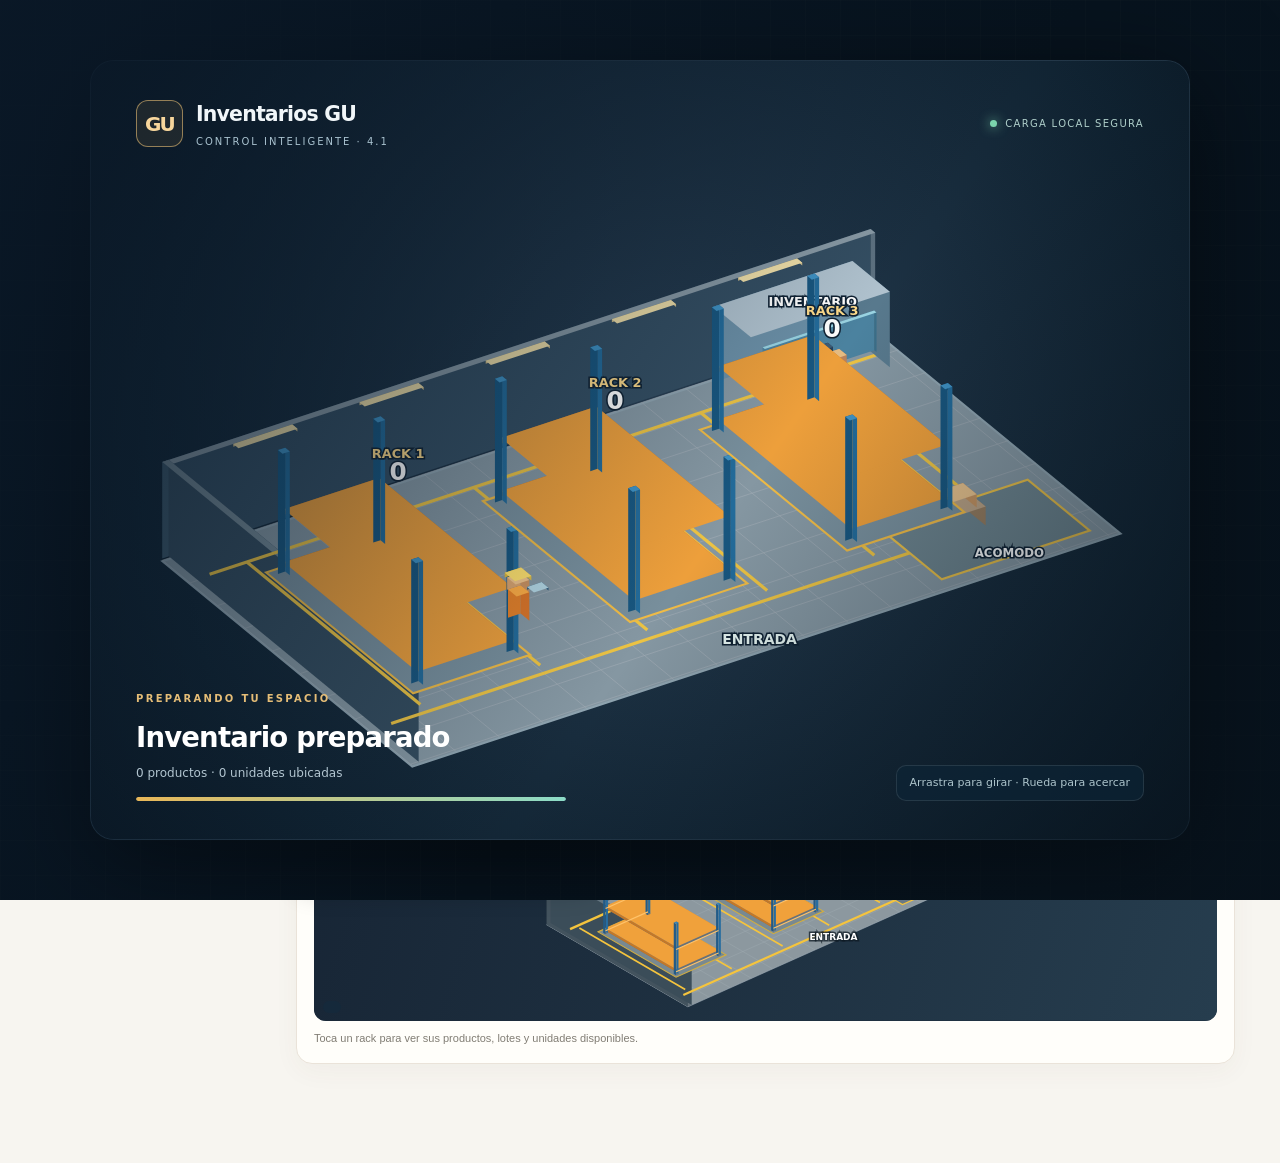
==== public/index.html @ 0264c359 "v5.3  22-11-2026 cambios pocos" ====
<!doctype html>
<html lang="es">
<head>
  <meta charset="utf-8">
  <meta name="viewport" content="width=device-width,initial-scale=1,viewport-fit=cover">
  <meta name="theme-color" content="#e8dbc6">
  <meta name="description" content="Inventarios GU 4.1: gestión local, bodega 3D, analíticas, revisión de saldos y copias de seguridad.">
  <title>Inventarios GU 4.1.0 · Control de inventario</title>
  <link rel="icon" href="icon.svg" type="image/svg+xml">
  <link rel="manifest" href="manifest.webmanifest">
  <link rel="apple-touch-icon" href="icon-192.png">
  <meta name="apple-mobile-web-app-capable" content="yes">
  <meta name="apple-mobile-web-app-status-bar-style" content="default">
  <link rel="stylesheet" href="styles.css">
  <link rel="stylesheet" href="ux.css">
  <link rel="stylesheet" href="gu4.css">
  <link rel="stylesheet" href="gu4-boot.css">
  <script src="gu4-boot.js" defer></script>
  <script src="icons.js" defer></script>
  <script src="motion.js" defer></script>
  <script src="ui.js" defer></script>
  <script src="insights.js" defer></script>
  <script src="db.js" defer></script>
  <script src="calc.js" defer></script>
  <script src="charts.js" defer></script>
  <script src="chart-hover.js" defer></script>
  <script src="metric-visuals.js" defer></script>
  <script src="trace.js" defer></script>
  <script src="warehouse.js" defer></script>
  <script src="gu4-core.js" defer></script>
  <script src="gu4-views.js" defer></script>
  <script src="vendor/html2canvas.min.js" defer></script>
  <script src="app.js" defer></script>
  <script src="install.js" defer></script>
</head>
<body data-palette="almond" data-mode="light">
  <div id="gu-entry" role="status" aria-label="Preparando Inventarios GU, acceso automático">
    <div class="gu-entry-grid" aria-hidden="true"></div>
    <section class="gu-entry-stage" aria-label="Vista previa 3D interactiva de la bodega">
      <canvas id="gu-entry-canvas" tabindex="0" aria-label="Bodega 3D giratoria. Arrastra para rotar, usa la rueda para hacer zoom o flechas del teclado para girar."></canvas>
      <div class="gu-entry-top"><div class="gu-entry-ident"><span class="gu-entry-mark">GU</span><div><strong>Inventarios GU</strong><small>CONTROL INTELIGENTE · 4.1</small></div></div><span class="gu-entry-type">CARGA LOCAL SEGURA</span></div>
      <div class="gu-entry-bottom"><div class="gu-entry-status-wrap"><span class="gu-entry-kicker">PREPARANDO TU ESPACIO</span><h2 data-entry-status>Cargando inventario y módulos</h2><p class="gu-entry-meta" data-entry-meta>Entrada automática al finalizar la carga</p><div class="gu-entry-track"><div class="gu-entry-track-fill" data-entry-progress></div></div></div><span class="gu-entry-hint">Arrastra para girar · Rueda para acercar</span></div>
    </section>
  </div>
  <a class="skip-link" href="#main-content">Saltar al contenido</a>
  <div id="app" class="app">
    <aside class="sidebar" aria-label="Navegación principal">
      <div class="brand"><div class="brand-mark">GU</div><div><strong>Inventarios GU<span class="brand-dot">.</span></strong><small>GESTIÓN DE INVENTARIO</small></div></div>
      <div class="workspace-pill"><span class="status-pulse"></span><span>Espacio privado<br><b>Este dispositivo</b></span></div>
      <nav class="navigation" id="side-nav">
        <button type="button" data-nav="dashboard" class="nav-item active"><span class="nav-icon" data-gu-icon="layout-dashboard"></span><span>Panel general</span></button>
        <button type="button" data-nav="weekly" class="nav-item"><span class="nav-icon" data-gu-icon="calendar-days"></span><span>Registro semanal</span></button>
        <button type="button" data-nav="final" class="nav-item"><span class="nav-icon" data-gu-icon="layers"></span><span>Consolidado</span></button>
        <div class="nav-caption">ADMINISTRACIÓN</div>
        <button type="button" data-nav="products" class="nav-item"><span class="nav-icon" data-gu-icon="package"></span><span>Productos</span></button>
        <button type="button" data-nav="clients" class="nav-item"><span class="nav-icon" data-gu-icon="users"></span><span>Clientes / espacios</span></button>
        <button type="button" data-nav="audit" class="nav-item"><span class="nav-icon" data-gu-icon="history"></span><span>Historial</span></button>
        <div class="nav-caption">HERRAMIENTAS</div>
        <button type="button" data-nav="backup" class="nav-item"><span class="nav-icon" data-gu-icon="database-backup"></span><span>Copias y migración</span></button>
        <button type="button" data-nav="settings" class="nav-item"><span class="nav-icon" data-gu-icon="settings"></span><span>Configuración</span></button>
      </nav>
      <div class="side-bottom"><div class="side-tip"><span>✦</span><b>Control local</b><p>Disponible sin conexión tras instalar.</p></div><div class="side-foot">INVENTARIOS GU / EDICIÓN LOCAL <span id="app-version">v4.1.0</span></div></div>
    </aside>
    <div class="main-shell">
      <header class="topbar">
        <div class="breadcrumbs"><span class="breadcrumb-muted">Mi espacio</span><span class="breadcrumb-slash">/</span><strong id="breadcrumb-title">Panel general</strong></div>
        <div class="top-actions"><button id="global-search" type="button" class="btn btn-small search-global" data-action="global-search" title="Buscar secciones y productos (Ctrl+K)" aria-label="Buscar secciones y productos"><span data-gu-icon="search"></span><span class="search-global-label">Buscar</span><kbd>Ctrl K</kbd></button><span id="network-state" class="network-state" aria-live="polite">Comprobando red</span><button type="button" id="install-open" class="btn btn-small install-trigger" aria-label="Descargar o instalar aplicación">Descargar app</button><span id="save-indicator" class="save-indicator"><span class="save-dot"></span> Guardado local</span><button id="undo-btn" type="button" class="icon-btn" title="Deshacer último cambio" aria-label="Deshacer último cambio">↶</button><button id="quick-theme" type="button" class="icon-btn" title="Cambiar modo día/noche" aria-label="Cambiar modo día/noche">☾</button><button type="button" id="quick-backup" class="btn btn-primary btn-small">↧ <span>Guardar copia</span></button></div>
      </header>
      <main id="main-content" class="main-content" tabindex="-1" aria-live="polite"><section class="loading-view"><div class="spinner"></div><h2>Preparando tu espacio…</h2></section></main>
    </div>
    <nav class="bottom-nav" aria-label="Navegación móvil"><button data-nav="dashboard" class="active"><span data-gu-icon="layout-dashboard"></span><small>Inicio</small></button><button data-nav="weekly"><span data-gu-icon="calendar-days"></span><small>Semanas</small></button><button data-nav="final"><span data-gu-icon="layers"></span><small>Final</small></button><button data-nav="products"><span data-gu-icon="package"></span><small>Productos</small></button><button data-nav="backup"><span data-gu-icon="database-backup"></span><small>Copias</small></button><button data-nav="settings"><span data-gu-icon="settings"></span><small>Más</small></button></nav>
  </div>
  <div id="command-palette" class="command-palette" hidden><section class="command-sheet" role="dialog" aria-modal="true" aria-label="Buscar en Inventarios GU"><div class="command-top"><span data-gu-icon="search"></span><input id="palette-input" type="search" autocomplete="off" placeholder="Buscar pantalla o producto…" aria-label="Buscar pantalla o producto"><button type="button" data-command-close="1" aria-label="Cerrar buscador">Esc</button></div><div id="palette-results" class="command-list" role="listbox" aria-label="Resultados de búsqueda"></div><div class="command-bottom">Ctrl / ⌘ + K · Ir a una sección o editar un producto</div></section></div>
  <div id="modal-root"></div><div id="install-dialog" class="install-dialog" hidden><div class="install-sheet" role="dialog" aria-modal="true" aria-labelledby="install-title"><button id="install-close" class="install-close" aria-label="Cerrar">×</button><span class="eyebrow">INVENTARIOS GU · VERSIÓN 4.1.0</span><h2 id="install-title">Descargar o instalar</h2><p id="install-status">Preparando aplicación…</p><section class="platform-downloads" aria-label="Descargas por dispositivo"><div class="platform-download"><div><b>Versión para PC</b><p>HTML autónomo · Windows / macOS / Linux</p></div><a class="btn btn-primary" href="./descargas/Inventarios_GU_PC.html" download="Inventarios_GU_PC.html">↓ Descargar PC</a></div><div class="platform-download"><div><b>Versión para teléfono</b><p>HTML adaptable · Android / iPhone</p></div><a class="btn btn-primary" href="./descargas/Inventarios_GU_PC.html" download="Inventarios_GU_Movil_iPhone_Android.html">↓ Descargar móvil</a></div></section><h3 class="install-section-heading">O instalar la web como aplicación</h3><div class="install-options"><div><b>PC · Windows / macOS / Linux</b><p>Abre esta web por HTTPS en Chrome o Edge y selecciona Instalar. Se abrirá como una aplicación independiente.</p></div><div><b>Android</b><p>En Chrome, usa Instalar aplicación o el menú ⋮ → Añadir a pantalla de inicio.</p></div><div><b>iPhone / iPad</b><p>En Safari, toca Compartir → Añadir a pantalla de inicio → Añadir.</p></div></div><div class="install-actions"><button id="install-now" class="btn btn-primary" type="button">Instalar en este dispositivo</button><button id="install-cache" class="btn" type="button">Preparar uso sin internet</button><button id="install-storage" class="btn" type="button">Proteger almacenamiento</button></div><p class="install-note">HTTPS para instalar PWA. Datos locales, sin sincronización; usa respaldos JSON para migrar.</p></div></div><div id="toast-area" role="status" aria-live="polite"></div>
  <input id="backup-file" type="file" accept=".json,.almendra,application/json" hidden>
</body>
</html>
---- public/styles.css ----
/* Almendra Inventory · Diseño responsive / skins y modos de luz */
:root{font-family:Inter,"Segoe UI",Arial,sans-serif;font-synthesis:none;-webkit-font-smoothing:antialiased;text-rendering:optimizeLegibility}
*{box-sizing:border-box}html{height:100%;scroll-behavior:smooth}body{margin:0;min-height:100%;background:var(--bg);color:var(--text);font-size:14px;line-height:1.5;transition:background-color .2s,color .2s}
body[data-palette="almond"]{--accent:#78583e;--accent-hover:#60412b;--accent-soft:#eee4d5;--accent-text:#fff7eb;--bg:#f7f5f0;--surface:#fffefa;--surface2:#f2ede5;--sidebar:#f0e9df;--text:#292824;--muted:#817d74;--line:#eae3d9;--good:#597e62;--good-soft:#e8f2e8;--warn:#b97747;--warn-soft:#fff0e1;--danger:#bc5e55;--danger-soft:#f9e8e6;--gold:#bd995d;--shadow:0 8px 26px rgba(92,66,44,.045)}
body[data-palette="redgold"]{--accent:#9b292b;--accent-hover:#782125;--accent-soft:#f8e5db;--accent-text:#fff5df;--bg:#fdf8f2;--surface:#fffdf9;--surface2:#f8ece2;--sidebar:#f7e9db;--text:#342125;--muted:#89726b;--line:#f0e0d2;--good:#668566;--good-soft:#e8f1e4;--warn:#c18932;--warn-soft:#fff2dc;--danger:#b54845;--danger-soft:#fae2df;--gold:#c89b3c;--shadow:0 8px 26px rgba(113,35,31,.055)}
body[data-palette="silver"]{--accent:#576878;--accent-hover:#3f5061;--accent-soft:#dfe7ee;--accent-text:#fff;--bg:#f3f5f7;--surface:#fff;--surface2:#e9edf1;--sidebar:#e8ecf1;--text:#252a30;--muted:#76818c;--line:#e0e5ea;--good:#527a77;--good-soft:#e1f0ee;--warn:#b68851;--warn-soft:#fff3e3;--danger:#b85d63;--danger-soft:#f9e7e8;--gold:#9daab5;--shadow:0 8px 26px rgba(36,52,68,.05)}
body[data-mode="dark"][data-palette="almond"]{--accent:#e2b98c;--accent-hover:#f3cca0;--accent-soft:#3d322a;--accent-text:#24170d;--bg:#181817;--surface:#252421;--surface2:#302d29;--sidebar:#201e1b;--text:#f3ede5;--muted:#b9b0a6;--line:#39352e;--good:#91be94;--good-soft:#263a29;--warn:#deb083;--warn-soft:#423024;--danger:#ec9991;--danger-soft:#442a2a;--gold:#e5bb79;--shadow:0 8px 25px rgba(0,0,0,.15)}
body[data-mode="dark"][data-palette="redgold"]{--accent:#efba6a;--accent-hover:#ffe09a;--accent-soft:#4c2b29;--accent-text:#391d1e;--bg:#1c1517;--surface:#2b2021;--surface2:#382629;--sidebar:#24191c;--text:#fff0e4;--muted:#c4a9a4;--line:#463032;--good:#91bd91;--good-soft:#293729;--warn:#edc072;--warn-soft:#463323;--danger:#ee8c8c;--danger-soft:#4a2a2e;--gold:#e7b85d;--shadow:0 8px 25px rgba(0,0,0,.15)}
body[data-mode="dark"][data-palette="silver"]{--accent:#b8c9db;--accent-hover:#d6e4f0;--accent-soft:#303d4a;--accent-text:#1a252f;--bg:#151a1f;--surface:#222930;--surface2:#2b333d;--sidebar:#1c232a;--text:#edf3f9;--muted:#abb9c8;--line:#35404b;--good:#9bcbc3;--good-soft:#24433d;--warn:#d9b78d;--warn-soft:#46362a;--danger:#eaa0a6;--danger-soft:#472d36;--gold:#b8c9db;--shadow:0 8px 25px rgba(0,0,0,.15)}
button,input,select,textarea{font:inherit}button{cursor:pointer}button:disabled{opacity:.45;cursor:not-allowed}a{color:var(--accent)}h1,h2,h3,p{margin-top:0}h1{font-size:clamp(25px,3.4vw,36px);letter-spacing:-.055em;line-height:1.15}h2{font-size:21px;letter-spacing:-.035em}h3{font-size:16px;letter-spacing:-.03em}small{font-size:12px}.muted{color:var(--muted)}.mono{font-variant-numeric:tabular-nums;white-space:nowrap}.strong{font-weight:700}.truncate{overflow:hidden;text-overflow:ellipsis;white-space:nowrap}.text-good{color:var(--good)!important}.text-danger{color:var(--danger)!important}.text-warn{color:var(--warn)!important}.center{text-align:center}.right{text-align:right}.hide{display:none!important}
.app{display:flex;min-height:100dvh}.sidebar{position:fixed;inset:0 auto 0 0;width:251px;background:var(--sidebar);border-right:1px solid var(--line);padding:29px 17px 18px;display:flex;flex-direction:column;z-index:15;overflow:auto}.brand{display:flex;align-items:center;gap:11px;padding:0 11px 29px}.brand-mark{height:40px;width:40px;display:grid;place-items:center;background:var(--accent);color:var(--accent-text);border-radius:13px;font-weight:800;font-size:25px;font-family:Georgia,serif}.brand strong{display:block;font-size:23px;line-height:1;letter-spacing:-1.5px}.brand-dot{color:var(--gold)}.brand small{font-size:8px;letter-spacing:1.7px;color:var(--muted);font-weight:700}.workspace-pill{padding:12px 15px;background:var(--surface);border:1px solid var(--line);border-radius:12px;margin-bottom:24px;display:flex;align-items:center;gap:9px;font-size:11px;line-height:1.4;color:var(--muted)}.workspace-pill b{color:var(--text);font-size:12px}.status-pulse,.save-dot{display:inline-block;width:8px;height:8px;border-radius:50%;background:var(--good);flex-shrink:0}.nav-item{width:100%;border:0;background:transparent;color:var(--muted);border-radius:10px;display:flex;align-items:center;text-align:left;gap:12px;padding:12px 13px;margin-bottom:3px;font-weight:550;transition:.15s}.nav-item:hover{background:var(--surface2);color:var(--text)}.nav-item.active{background:var(--accent-soft);color:var(--accent);font-weight:750}.nav-icon{display:inline-grid;place-items:center;width:21px;font-size:19px;line-height:1}.nav-caption{font-size:9px;font-weight:850;letter-spacing:1.7px;color:var(--muted);padding:23px 12px 10px}.side-bottom{margin-top:auto;padding-top:28px}.side-tip{border-radius:13px;padding:18px;background:var(--surface);border:1px solid var(--line)}.side-tip span{color:var(--gold);display:block;font-size:21px}.side-tip b{display:block;margin:4px 0;font-size:12px}.side-tip p{font-size:11px;color:var(--muted);margin:0}.side-foot{display:flex;justify-content:space-between;font-size:9px;letter-spacing:1px;color:var(--muted);padding:22px 6px 0;font-weight:700}.main-shell{width:calc(100% - 251px);margin-left:251px;min-width:0}.topbar{height:75px;padding:0 clamp(18px,3vw,47px);background:var(--surface);border-bottom:1px solid var(--line);display:flex;align-items:center;justify-content:space-between;gap:15px;position:sticky;top:0;z-index:11}.breadcrumbs{display:flex;align-items:center;gap:12px;white-space:nowrap;font-size:12px}.breadcrumb-muted,.breadcrumb-slash{color:var(--muted)}.top-actions{display:flex;gap:10px;align-items:center}.save-indicator{font-size:11px;color:var(--muted);display:flex;gap:7px;align-items:center;margin-right:10px;white-space:nowrap}.save-indicator.pending .save-dot{background:var(--gold)}.save-indicator.error .save-dot{background:var(--danger)}.icon-btn{height:35px;min-width:35px;display:grid;place-items:center;border:1px solid var(--line);border-radius:9px;color:var(--text);background:var(--surface);font-size:18px}.icon-btn:hover{background:var(--surface2)}.main-content{padding:clamp(22px,3.6vw,45px);max-width:1660px;margin:auto}.bottom-nav{display:none}
.page-heading{display:flex;justify-content:space-between;align-items:flex-start;gap:18px;margin-bottom:26px}.page-heading h1{margin:4px 0 8px}.page-heading p{color:var(--muted);margin:0;max-width:700px}.eyebrow{text-transform:uppercase;letter-spacing:2px;font-weight:850;font-size:10px;color:var(--accent)}.page-tools{display:flex;gap:9px;flex-wrap:wrap;align-items:center}.btn{appearance:none;border:1px solid var(--line);border-radius:10px;padding:11px 16px;background:var(--surface);color:var(--text);font-weight:700;display:inline-flex;align-items:center;justify-content:center;gap:7px;line-height:1.2;min-height:40px;text-decoration:none;white-space:nowrap}.btn:hover{background:var(--surface2)}.btn-primary{background:var(--accent);border-color:var(--accent);color:var(--accent-text)}.btn-primary:hover{background:var(--accent-hover);border-color:var(--accent-hover)}.btn-danger{color:var(--danger);border-color:var(--danger)}.btn-ghost{background:transparent}.btn-small{font-size:12px;padding:8px 12px;min-height:34px}.btn:focus-visible,.nav-item:focus-visible,input:focus-visible,select:focus-visible,textarea:focus-visible,button:focus-visible{outline:2px solid var(--gold);outline-offset:2px}
.card{background:var(--surface);border:1px solid var(--line);border-radius:16px;box-shadow:var(--shadow)}.card-pad{padding:23px}.card-title{display:flex;align-items:flex-start;justify-content:space-between;gap:12px;margin-bottom:15px}.card-title h3{margin:0}.card-title p{color:var(--muted);font-size:12px;margin:4px 0 0}.badge{display:inline-flex;align-items:center;gap:5px;background:var(--surface2);padding:4px 9px;border-radius:8px;font-weight:800;font-size:10px;white-space:nowrap}.badge.good{background:var(--good-soft);color:var(--good)}.badge.warn{background:var(--warn-soft);color:var(--warn)}.badge.danger{background:var(--danger-soft);color:var(--danger)}.banner{background:var(--accent-soft);border:1px solid var(--line);border-radius:15px;display:flex;align-items:center;justify-content:space-between;gap:15px;padding:17px 20px;margin-bottom:24px}.banner h3{margin:0 0 3px}.banner p{margin:0;font-size:12px;color:var(--muted)}.banner.alert{background:var(--danger-soft)}.banner.good{background:var(--good-soft)}
.stats-grid{display:grid;grid-template-columns:repeat(4,minmax(0,1fr));gap:16px;margin-bottom:20px}.stat-card{padding:22px 22px 19px;position:relative;min-height:142px}.stat-card::before{content:'';position:absolute;width:36px;height:36px;right:21px;top:21px;border-radius:10px;background:var(--accent-soft)}.stat-icon{position:absolute;right:28px;top:25px;color:var(--accent);font-size:17px}.stat-label{font-size:11px;font-weight:700;color:var(--muted);margin-bottom:18px;max-width:75%}.stat-value{font-size:clamp(22px,2.8vw,29px);letter-spacing:-1px;font-weight:800;line-height:1.2;overflow-wrap:anywhere}.stat-foot{font-size:11px;color:var(--muted);margin-top:9px}.dashboard-grid{display:grid;grid-template-columns:minmax(0,1.5fr) minmax(0,1fr);gap:19px;margin-bottom:19px}.chart{display:block;width:100%;height:260px}.chart.tall{height:270px}.inner-card{padding:21px}.dashboard-bottom{display:grid;grid-template-columns:1.5fr 1fr;gap:19px}.activity-item{display:flex;gap:12px;padding:13px 0;border-top:1px solid var(--line)}.activity-item:first-of-type{border-top:0}.activity-icon{background:var(--accent-soft);color:var(--accent);display:grid;place-items:center;flex-shrink:0;width:33px;height:33px;border-radius:10px}.activity-body{flex:1;min-width:0}.activity-body b{font-size:12px}.activity-body p{font-size:11px;color:var(--muted);margin:2px 0 0}.activity-time{font-size:10px;color:var(--muted);white-space:nowrap}
.form-control{background:var(--surface);border:1px solid var(--line);color:var(--text);border-radius:9px;height:40px;padding:0 11px;min-width:0;max-width:100%;outline:none}.form-control:focus{border-color:var(--accent);box-shadow:0 0 0 2px var(--accent-soft)}.form-control:disabled{opacity:.6;background:var(--surface2)}select.form-control{min-width:105px}.search{position:relative;display:inline-flex;align-items:center;min-width:180px}.search::before{content:'⌕';color:var(--muted);position:absolute;left:12px;font-size:19px;pointer-events:none}.search input{padding-left:36px;width:100%}.tool-strip{display:flex;align-items:end;gap:12px;justify-content:space-between;flex-wrap:wrap;margin-bottom:15px}.tool-strip .left,.tool-strip .right{display:flex;gap:9px;align-items:end;flex-wrap:wrap}.field{display:flex;flex-direction:column;gap:6px;min-width:0}.field>label{font-size:11px;color:var(--muted);font-weight:750}.field-help{font-size:11px;color:var(--muted)}.field-wide{flex:1}.field input,.field select{width:100%}.inline-input{display:inline-flex;gap:9px;align-items:center}.section-label{font-size:10px;font-weight:800;letter-spacing:1.7px;text-transform:uppercase;color:var(--muted);margin:23px 0 13px}.section-label:first-child{margin-top:0}.period-head{display:flex;align-items:end;justify-content:space-between;gap:14px;margin-bottom:20px;flex-wrap:wrap}.week-tabs{display:flex;gap:8px;overflow:auto;padding:2px 1px 12px;margin-bottom:14px;scrollbar-width:thin}.week-tab{background:var(--surface);border:1px solid var(--line);color:var(--muted);border-radius:10px;padding:10px 14px;font-size:12px;font-weight:750;white-space:nowrap;flex-shrink:0}.week-tab.active{background:var(--accent);color:var(--accent-text);border-color:var(--accent)}.period-meta{display:flex;align-items:center;flex-wrap:wrap;gap:9px;margin:0 0 17px}.period-meta .field{min-width:155px}.period-meta .field label{font-size:10px}.period-meta input,.period-meta select{height:36px}.summary-inline{display:flex;align-items:center;gap:18px;flex-wrap:wrap;color:var(--muted);font-size:11px}.summary-inline strong{color:var(--text);font-size:14px}
.table-scroll{width:100%;overflow:auto;max-width:100%;border-radius:13px;scrollbar-color:var(--line) transparent}.data-table{border-collapse:separate;border-spacing:0;width:100%;font-size:12px;white-space:nowrap}.data-table th,.data-table td{padding:11px 12px;border-bottom:1px solid var(--line);text-align:left;vertical-align:middle}.data-table th{background:var(--surface2);color:var(--muted);font-weight:800;font-size:10px;letter-spacing:.3px;position:sticky;top:0;z-index:2}.data-table tr:last-child td{border-bottom:0}.data-table tbody tr:hover td{background:var(--surface2)}.data-table .sticky-first{position:sticky;left:0;z-index:3;box-shadow:1px 0 0 var(--line);background:var(--surface)}.data-table thead .sticky-first{z-index:5;background:var(--surface2)}.data-table tbody tr:hover .sticky-first{background:var(--surface2)}.data-table .num{text-align:right;font-variant-numeric:tabular-nums}.data-table .t-em{font-weight:800}.data-table .week-cell{padding:6px 5px;text-align:center}.cell-input{width:82px;max-width:82px;border:1px solid transparent;background:var(--surface2);border-radius:7px;color:var(--text);height:34px;padding:3px 7px;text-align:right;font-size:12px;font-variant-numeric:tabular-nums}.cell-input:focus{border-color:var(--accent);background:var(--surface);outline:0}.cell-input:disabled{background:transparent;opacity:.5}.cell-input.changed{background:var(--accent-soft)}.cell-input.wide{width:98px;max-width:98px}.product-link{border:0;padding:0;background:none;color:var(--text);font-weight:750;max-width:210px;overflow:hidden;text-overflow:ellipsis;text-align:left;vertical-align:middle;white-space:nowrap}.product-link:hover{text-decoration:underline;color:var(--accent)}.table-footer{padding:13px 18px;background:var(--surface2);border-top:1px solid var(--line);display:flex;justify-content:space-between;align-items:center;gap:14px;flex-wrap:wrap;border-radius:0 0 15px 15px;font-size:11px;color:var(--muted)}.table-footer b{color:var(--text)}.pager{display:flex;gap:8px;align-items:center}.pager button{border:1px solid var(--line);background:var(--surface);padding:7px 11px;border-radius:8px;color:var(--text)}.table-hint{display:block;font-size:11px;color:var(--muted);padding:13px 0 2px}.week-table-wrap{border:1px solid var(--line);border-radius:14px;background:var(--surface)}.week-table-wrap .data-table th{top:0}.week-table-wrap .data-table th.sticky-first{min-width:195px}.week-table-wrap .data-table th.slot-col{min-width:84px;max-width:115px;text-align:center}.week-table-wrap .data-table th.last-head{min-width:112px}.week-table-wrap .data-table td.sticky-first{min-width:195px}.week-mobile{display:none}.week-product{padding:16px;margin-bottom:11px}.week-product-head{display:flex;align-items:center;justify-content:space-between;gap:9px;margin-bottom:12px}.week-product-head h3{margin:0;font-size:15px}.week-product-grid{display:grid;grid-template-columns:repeat(2,minmax(0,1fr));gap:10px}.week-product-grid .field{gap:4px}.week-product-grid .form-control{height:38px}.week-product-foot{margin-top:13px;border-top:1px solid var(--line);padding-top:11px;display:flex;justify-content:space-between;gap:12px;align-items:center;font-size:11px;color:var(--muted)}.week-product-foot strong{color:var(--text);font-size:14px}
.final-table .sticky-first{min-width:180px;max-width:230px}.final-table .data-table th{min-width:92px}.final-table .data-table th.sticky-first{min-width:180px}.final-table .data-table td{padding:7px 10px}.final-summary{margin:12px 0;display:flex;gap:9px;flex-wrap:wrap}.mini-kpi{background:var(--surface2);padding:11px 15px;border-radius:9px;color:var(--muted);font-size:11px}.mini-kpi strong{display:block;color:var(--text);font-size:17px}.help-note{border-left:3px solid var(--gold);padding:10px 15px;background:var(--surface2);border-radius:0 8px 8px 0;color:var(--muted);font-size:12px;margin:14px 0}
.list-cards{display:grid;gap:11px}.catalog-row{display:grid;grid-template-columns:minmax(0,1.5fr) 1fr 1fr 1fr auto;align-items:center;gap:15px;padding:16px 18px}.catalog-name{font-weight:800;font-size:13px}.catalog-meta{font-size:11px;color:var(--muted);margin-top:3px}.catalog-value{font-size:12px;color:var(--muted)}.catalog-value b{color:var(--text);display:block;font-size:14px}.catalog-actions{display:flex;gap:6px}.empty-state{text-align:center;padding:55px 20px;max-width:510px;margin:auto}.empty-icon{display:grid;place-items:center;margin:0 auto 17px;width:66px;height:66px;background:var(--accent-soft);color:var(--accent);border-radius:20px;font-size:31px}.empty-state h2{margin-bottom:9px}.empty-state p{color:var(--muted);font-size:13px;margin-bottom:23px}.client-grid{display:grid;grid-template-columns:repeat(auto-fill,minmax(195px,1fr));gap:11px}.client-cell{padding:14px;display:flex;flex-direction:column;gap:6px}.client-cell label{font-size:10px;font-weight:800;color:var(--muted)}.client-cell input{width:100%}.backups-grid{display:grid;grid-template-columns:1fr 1fr;gap:17px;margin-bottom:21px}.backup-action{padding:23px;min-height:190px}.backup-icon{display:grid;place-items:center;width:46px;height:46px;background:var(--accent-soft);color:var(--accent);border-radius:12px;font-size:23px;margin-bottom:13px}.backup-action p{color:var(--muted);font-size:12px;max-width:450px}.backup-item{display:flex;align-items:center;gap:13px;border-top:1px solid var(--line);padding:13px 0}.backup-item:first-of-type{border-top:0}.backup-item-main{flex:1;min-width:0}.backup-item-main b{display:block;font-size:12px}.backup-item-main small{color:var(--muted)}.backup-item-actions{display:flex;gap:7px;flex-shrink:0}.info-list{display:grid;gap:12px}.info-row{display:flex;justify-content:space-between;gap:12px;border-bottom:1px solid var(--line);padding-bottom:12px;color:var(--muted);font-size:12px}.info-row b{color:var(--text);text-align:right}.audit-list{display:grid;gap:10px}.audit-row{display:flex;align-items:flex-start;justify-content:space-between;gap:11px;padding:16px 18px}.audit-row b{display:block;font-size:12px}.audit-row p{font-size:12px;margin:3px 0 0;color:var(--muted);overflow-wrap:anywhere}.audit-row time{font-size:11px;color:var(--muted);white-space:nowrap}.theme-grid{display:grid;grid-template-columns:repeat(3,1fr);gap:12px}.theme-card{background:var(--surface);border:2px solid var(--line);border-radius:13px;padding:9px;text-align:left;color:var(--text)}.theme-card.selected{border-color:var(--accent)}.theme-preview{height:73px;border-radius:7px;position:relative;overflow:hidden;display:flex}.theme-preview span:first-child{width:28%;height:100%}.theme-preview span:nth-child(2){width:72%;height:100%;display:flex;gap:4px;padding:13px}.theme-preview span:nth-child(2)::before,.theme-preview span:nth-child(2)::after{content:'';display:block;align-self:stretch;width:37%;border-radius:4px}.theme-card b{display:block;font-size:12px;margin:9px 4px 2px}.theme-card small{color:var(--muted);display:block;margin:0 4px 2px}.mode-switch{display:flex;gap:9px}.mode-switch button{flex:1}.mode-switch button.active{background:var(--accent-soft);color:var(--accent);border-color:var(--accent)}.settings-grid{display:grid;grid-template-columns:1fr 1fr;gap:18px}.settings-grid .card-pad{min-width:0}.danger-zone{border-color:var(--danger)}
.modal-cover{position:fixed;inset:0;background:rgba(11,9,7,.52);z-index:40;display:grid;place-items:center;padding:20px}.modal{background:var(--surface);color:var(--text);border-radius:18px;border:1px solid var(--line);width:min(100%,590px);max-height:92dvh;overflow:auto;box-shadow:0 30px 100px rgba(0,0,0,.22)}.modal-head{padding:22px 24px 18px;border-bottom:1px solid var(--line);display:flex;justify-content:space-between;gap:15px;align-items:center}.modal-head h2{margin:0}.modal-body{padding:22px 24px}.modal-body p{font-size:12px;color:var(--muted)}.modal-foot{padding:15px 24px 21px;display:flex;justify-content:flex-end;gap:8px;flex-wrap:wrap}.modal-grid{display:grid;grid-template-columns:repeat(2,minmax(0,1fr));gap:14px}.modal-grid .field.full{grid-column:1/-1}.form-control.textarea{height:auto;min-height:75px;resize:vertical;padding:10px 11px}.switch-line{display:flex;align-items:center;gap:10px;cursor:pointer;font-size:12px}.switch-line input{accent-color:var(--accent);width:17px;height:17px}.toast-area{position:fixed;bottom:25px;right:25px;z-index:60}.toast{background:var(--text);color:var(--bg);max-width:365px;padding:13px 18px;margin-top:8px;border-radius:11px;box-shadow:0 13px 34px rgba(0,0,0,.15);font-size:12px}.loading-view{text-align:center;padding:75px 0;color:var(--muted)}.spinner{width:26px;height:26px;border:3px solid var(--line);border-top-color:var(--accent);border-radius:50%;animation:spin .8s linear infinite;margin:0 auto 20px}@keyframes spin{to{transform:rotate(360deg)}}
@media(max-width:1250px){.stats-grid{grid-template-columns:repeat(2,minmax(0,1fr))}.sidebar{width:225px}.main-shell{margin-left:225px;width:calc(100% - 225px)}.card-pad{padding:19px}.dashboard-grid,.dashboard-bottom{grid-template-columns:1fr}.chart{height:240px}}
@media(max-width:900px){.sidebar{width:70px;padding:18px 9px}.sidebar .brand{padding:2px 4px 26px}.sidebar .brand strong,.sidebar .brand small,.sidebar .workspace-pill,.sidebar .nav-caption,.sidebar .side-bottom,.sidebar .nav-item span:not(.nav-icon){display:none}.sidebar .nav-item{justify-content:center;padding:12px}.sidebar .nav-icon{font-size:23px}.main-shell{margin-left:70px;width:calc(100% - 70px)}.main-content{padding:23px}.topbar{padding:0 23px}.backups-grid{grid-template-columns:1fr}}
@media(max-width:700px){body{font-size:13px}.sidebar{display:none}.main-shell{width:100%;margin-left:0}.topbar{height:60px;padding:0 16px}.breadcrumb-muted,.breadcrumb-slash{display:none}.breadcrumbs{font-size:14px}.top-actions{gap:7px}.top-actions .save-indicator{display:none}.top-actions .btn-small span{display:none}.top-actions .btn-small{width:36px;padding:8px}.icon-btn{width:35px;height:35px;min-width:35px}.main-content{padding:22px 14px 101px}.bottom-nav{position:fixed;display:grid;grid-template-columns:repeat(6,1fr);left:0;right:0;bottom:0;background:var(--surface);border-top:1px solid var(--line);padding:8px 3px calc(5px + env(safe-area-inset-bottom));z-index:15;box-shadow:0 -3px 18px rgba(0,0,0,.04)}.bottom-nav button{border:0;background:none;color:var(--muted);font-size:12px;font-weight:700;display:flex;align-items:center;flex-direction:column;gap:2px;padding:6px 1px;border-radius:8px;min-width:0}.bottom-nav button span{font-size:23px;line-height:1}.bottom-nav button small{font-size:9px;white-space:nowrap}.bottom-nav button.active{color:var(--accent);background:var(--accent-soft)}.page-heading{margin-bottom:19px;display:block}.page-heading h1{margin:4px 0 8px}.page-heading p{font-size:12px}.page-tools{margin-top:15px}.page-tools .btn{flex:1}.stats-grid{grid-template-columns:repeat(2,minmax(0,1fr));gap:10px;margin-bottom:12px}.stat-card{padding:15px;min-height:132px}.stat-card::before{width:25px;height:25px;right:12px;top:11px}.stat-icon{top:12px;right:17px;font-size:13px}.stat-label{font-size:10px;max-width:85%;margin-bottom:19px}.stat-value{font-size:21px}.stat-foot{font-size:10px}.dashboard-grid,.dashboard-bottom{gap:12px;margin-bottom:12px}.card-pad{padding:16px}.chart{height:220px}.banner{padding:14px;align-items:flex-start;flex-direction:column}.banner .btn{width:100%}.tool-strip{align-items:stretch}.tool-strip .left,.tool-strip .right{width:100%}.tool-strip .search{flex:1;min-width:145px}.tool-strip select{flex:1;min-width:125px}.period-meta{display:grid;grid-template-columns:repeat(2,minmax(0,1fr));gap:10px}.period-meta .field{min-width:0}.period-meta .period-lock{grid-column:1/-1}.week-desktop{display:none}.week-mobile{display:block}.week-product-grid{gap:8px}.week-product{padding:14px}.week-tabs{margin:0 -2px 12px}.catalog-row{grid-template-columns:minmax(0,1fr) auto;gap:8px}.catalog-row .catalog-value{display:none}.catalog-actions{grid-row:1/3;grid-column:2;align-items:center}.settings-grid{grid-template-columns:1fr}.theme-grid{gap:7px}.theme-card{padding:6px}.theme-preview{height:55px}.theme-card b{font-size:11px}.theme-card small{font-size:9px}.modal-cover{padding:10px;align-items:center}.modal{max-height:90dvh}.modal-head,.modal-body,.modal-foot{padding-left:17px;padding-right:17px}.modal-grid{gap:10px}.backups-grid{gap:12px}.backup-action{min-height:unset}.table-scroll .data-table{min-width:850px}.final-table .data-table{min-width:1450px}.audit-row{display:block}.audit-row time{display:block;margin-top:10px}.toast-area{right:12px;bottom:85px;left:12px}.toast{max-width:none}}
@media(max-width:380px){.main-content{padding-left:11px;padding-right:11px}.stat-card{padding:12px}.stat-value{font-size:18px}.card-pad{padding:13px}.bottom-nav button small{font-size:8px}.modal-grid{grid-template-columns:1fr}.modal-grid .field.full{grid-column:1}}
@media(prefers-reduced-motion:reduce){*,*::before,*::after{scroll-behavior:auto!important;transition:none!important;animation:none!important}}
/* Vista legible del consolidado en móviles, con todos los parámetros editables. */
.final-mobile{display:none}.mini-summary-grid{display:grid;grid-template-columns:repeat(2,minmax(0,1fr));gap:9px;margin:12px 0 15px}.mini-summary-grid>div{border-radius:9px;background:var(--surface2);padding:11px;min-width:0}.mini-summary-grid small{color:var(--muted);display:block;font-size:10px}.mini-summary-grid b{display:block;font-size:15px;font-weight:800;margin-top:3px;overflow-wrap:anywhere}
@media(max-width:700px){.final-desktop{display:none}.final-mobile{display:grid;gap:12px}.final-mobile .week-product-head{margin-bottom:0}.final-mobile .field{margin:0}.final-mobile .form-control{height:38px}.final-mobile .product-link{max-width:185px}.final-summary{display:grid;grid-template-columns:repeat(2,minmax(0,1fr))}.mini-kpi{padding:10px}.mini-kpi strong{font-size:16px}}

/* Bodega compacta e interactiva */
.warehouse-card{padding:17px;margin:0 0 16px;overflow:hidden}.warehouse-heading{display:flex;justify-content:space-between;align-items:center;gap:12px;margin-bottom:12px}.warehouse-heading h2{font-size:18px;margin:3px 0 0}.warehouse-total{text-align:right;display:flex;flex-direction:column}.warehouse-total strong{font-size:23px;line-height:1.1}.warehouse-total span{font-size:10px;color:var(--muted)}.warehouse-viewport{height:310px;position:relative;border-radius:12px;overflow:hidden;background:#1c2c3b}.warehouse-viewport canvas{display:block;width:100%;height:100%;cursor:grab;touch-action:pan-y}.warehouse-viewport canvas:active{cursor:grabbing}.warehouse-overlay{position:absolute;left:10px;right:10px;top:10px;display:flex;justify-content:space-between;align-items:flex-start;gap:8px;pointer-events:none}.warehouse-live{background:#122535dc;color:#e3f4f4;border:1px solid #6b879577;border-radius:7px;font-size:9px;font-weight:750;padding:8px;letter-spacing:.06em}.warehouse-live i{display:inline-block;width:7px;height:7px;background:#68d7a4;border-radius:50%;margin-right:4px}.warehouse-controls{display:flex;gap:3px;pointer-events:auto}.warehouse-controls button{border:1px solid #a1b2c344;background:#152a3de8;color:#fff;border-radius:7px;min-width:29px;height:30px;cursor:pointer;font-size:16px}.warehouse-controls button:hover{background:#315c77}.warehouse-hint{position:absolute;bottom:8px;left:9px;font-size:10px;color:#e5eef3;background:#152a3dcc;padding:6px 9px;border-radius:6px;pointer-events:none}.warehouse-mini-racks{display:grid;grid-template-columns:repeat(3,minmax(0,1fr));gap:8px;margin-top:10px}.warehouse-mini-rack{display:flex;gap:6px;align-items:center;text-align:left;background:var(--surface2);border:1px solid var(--border);border-radius:9px;padding:9px;cursor:pointer;color:inherit;font-size:11px;min-width:0}.warehouse-mini-rack strong{margin-left:auto;font-size:15px}.warehouse-mini-rack.active{outline:2px solid var(--accent)}.warehouse-mini-dot{width:8px;height:8px;flex-shrink:0;border-radius:2px;background:#e7a046}.warehouse-detail{margin-top:9px;color:var(--muted);font-size:11px;line-height:1.5;display:flex;gap:8px;flex-wrap:wrap}.warehouse-detail strong{color:var(--text)}@media(min-width:1100px){.warehouse-card{max-width:760px}.warehouse-viewport{height:330px}}@media(max-width:600px){.warehouse-card{padding:12px}.warehouse-viewport{height:255px}.warehouse-hint{font-size:9px}.warehouse-live{font-size:8px;padding:6px}.warehouse-controls button{min-width:25px;height:27px}.warehouse-mini-rack{padding:7px;font-size:10px}.warehouse-mini-rack strong{font-size:13px}}

/* Panel de analíticas v1.1: conserva las secciones y distribuye mejor los espacios. */
.dashboard-visual-row{display:grid;grid-template-columns:minmax(0,1.25fr) minmax(0,1fr);gap:16px;margin:0 0 19px;align-items:stretch}
.dashboard-visual-row>*{min-width:0;margin:0!important}
.dashboard-visual-row .warehouse-card{max-width:none!important;display:flex;flex-direction:column}
.dashboard-visual-row .warehouse-viewport{height:clamp(235px,23vw,315px)}
.dashboard-visual-row .forecast-card{padding:20px;display:flex;flex-direction:column;gap:15px}
.forecast-grid{display:grid;grid-template-columns:repeat(2,minmax(0,1fr));gap:11px;flex:1}
.forecast-item{background:var(--surface2);border:1px solid var(--line);border-radius:12px;padding:15px 12px;display:flex;flex-direction:column;justify-content:center;min-width:0}
.forecast-item span{font-size:12px;color:var(--muted);font-weight:700}
.forecast-item strong{font-size:clamp(19px,2.1vw,27px);letter-spacing:-.6px;overflow-wrap:anywhere;margin:6px 0}
.forecast-item small{font-size:10px;color:var(--muted)}
.forecast-note{font-size:11px;line-height:1.6;color:var(--muted);margin:0}
.stats-grid{grid-template-columns:repeat(3,minmax(0,1fr))}
.dashboard-visual-row .warehouse-mini-racks{gap:6px}
@media(max-width:1150px){.dashboard-visual-row{grid-template-columns:1fr}.dashboard-visual-row .warehouse-viewport{height:290px}.dashboard-visual-row .forecast-card{gap:12px}.stats-grid{grid-template-columns:repeat(2,minmax(0,1fr))}}
@media(max-width:700px){.dashboard-visual-row{gap:12px;margin-bottom:12px}.dashboard-visual-row .warehouse-viewport{height:clamp(215px,62vw,280px)}.dashboard-visual-row .warehouse-heading h2{font-size:16px}.dashboard-visual-row .warehouse-total strong{font-size:20px}.dashboard-visual-row .warehouse-mini-rack{padding:8px 5px;gap:4px;flex-wrap:wrap;justify-content:center}.dashboard-visual-row .warehouse-mini-rack strong{width:100%;text-align:center}.dashboard-visual-row .warehouse-hint{max-width:65%;line-height:1.3}.dashboard-visual-row .forecast-card{padding:15px}.forecast-item{padding:12px 10px;min-height:94px}.forecast-item strong{font-size:22px}.stats-grid{gap:9px}.stat-card{min-height:116px;padding:13px}.stat-label{margin-bottom:12px}.stat-value{font-size:clamp(17px,5vw,23px)}.stat-foot{line-height:1.4}}
@media(max-width:380px){.dashboard-visual-row .warehouse-live{font-size:0}.dashboard-visual-row .warehouse-live i{margin-right:0}.dashboard-visual-row .warehouse-controls{gap:2px}.dashboard-visual-row .warehouse-controls button{min-width:27px}.forecast-grid{gap:7px}.forecast-item strong{font-size:19px}}
@media(prefers-reduced-motion:reduce){.warehouse-viewport canvas{scroll-behavior:auto}}

/* v2 · Instalación, accesibilidad y rendimiento responsive */
.network-state{font-size:11px;font-weight:750;white-space:nowrap;color:#267753;background:#e6f6ee;padding:7px 10px;border-radius:999px}.network-state.offline{color:#9a531d;background:#fff0dc}.install-trigger{white-space:nowrap}.install-dialog[hidden]{display:none!important}.install-dialog{position:fixed;inset:0;z-index:110;background:#101820a6;display:grid;place-items:center;padding:15px}.install-sheet{width:min(640px,100%);max-height:90dvh;overflow:auto;background:var(--surface);color:var(--text);border:1px solid var(--line);border-radius:19px;padding:clamp(17px,3vw,28px);box-shadow:0 20px 80px #0005;position:relative}.install-sheet h2{font-size:clamp(20px,3vw,26px);margin:9px 30px 10px 0}.install-sheet>p{color:var(--muted);line-height:1.6}.install-close{position:absolute;top:13px;right:13px;border:1px solid var(--line);background:var(--surface2);color:var(--text);font-size:23px;border-radius:9px;width:36px;height:36px;cursor:pointer}.install-options{display:grid;gap:9px;margin:16px 0}.install-options>div{background:var(--surface2);border:1px solid var(--line);border-radius:12px;padding:12px 15px}.install-options p{font-size:12px;color:var(--muted);margin:4px 0 0}.install-actions{display:flex;gap:8px;flex-wrap:wrap}.install-note{font-size:11px}.install-sheet button:focus-visible,.warehouse-controls button:focus-visible,.warehouse-mini-rack:focus-visible{outline:3px solid var(--accent);outline-offset:2px}
@media(min-width:1100px){.dashboard-visual-row{grid-template-columns:minmax(0,1.1fr) minmax(0,1fr)}.dashboard-visual-row .warehouse-viewport{height:clamp(235px,22vw,310px)}}
@media(max-width:700px){.network-state{font-size:0;width:10px;height:10px;padding:0;border-radius:50%;background:#27966c}.network-state.offline{background:#d18428}.install-trigger{font-size:11px;padding:8px!important}.dashboard-visual-row .warehouse-viewport{height:clamp(205px,62vw,270px)}.install-actions{display:grid;grid-template-columns:1fr}.install-actions button{width:100%}}
@media(max-width:360px){.top-actions{gap:4px}.install-trigger{font-size:10px;padding:7px!important}.dashboard-visual-row .warehouse-hint{display:none}}

/* Opciones de descarga, compatibles con panel y teléfono */
.platform-downloads{display:grid;grid-template-columns:repeat(2,minmax(0,1fr));gap:12px;margin:16px 0}
.platform-download{min-width:0;display:flex;flex-direction:column;justify-content:space-between;gap:12px;padding:16px;border:1px solid var(--border,#dce5dd);border-radius:14px;background:var(--surface,#fff)}
.platform-download p{font-size:13px;line-height:1.5;margin:7px 0 0;color:var(--text-muted,#64736a)}
.platform-download .btn{width:100%;text-align:center;justify-content:center;text-decoration:none;white-space:normal}
.install-section-heading{font-size:14px;margin:18px 0 10px}
@media(max-width:620px){.platform-downloads{grid-template-columns:1fr}.platform-download{padding:13px;gap:10px}.install-sheet{max-height:90dvh;overflow-y:auto}}

/* Inventarios GU 2.2: métricas configurables y tabla bidireccional */
.metric-panel{position:relative;min-width:0;max-width:100%}.metric-panel>.metric-content{min-width:0;height:100%}.metric-panel>.metric-content>.card,.metric-panel>.metric-content>.stat-card{height:100%}.metric-toggle{position:absolute;right:10px;top:9px;z-index:8;border:1px solid var(--line);background:var(--surface);color:var(--muted);border-radius:8px;padding:5px 8px;font-size:10px;font-weight:750;cursor:pointer;box-shadow:0 2px 8px #0000000b}.metric-toggle:hover,.metric-toggle:focus-visible{color:var(--accent);border-color:var(--accent);outline-offset:2px}.metric-collapsed{min-height:49px!important;height:49px!important;border:1px dashed var(--line);border-radius:13px;background:var(--surface2);}.metric-collapsed>.metric-content{display:none}.metric-collapsed>.metric-toggle{left:10px;right:auto;top:10px}.stats-grid>.metric-panel{min-width:0}.stats-grid>.metric-panel>.metric-content>.stat-card{min-height:100%}.dashboard-visual-row>.metric-panel,.dashboard-grid>.metric-panel,.dashboard-bottom>.metric-panel{min-width:0}.week-scroll-2d{overflow:auto!important;overscroll-behavior:contain;max-height:min(68vh,650px);scrollbar-width:thin}.week-scroll-2d .data-table th{position:sticky;top:0;z-index:5}.week-scroll-2d .data-table th.sticky-first{z-index:7}.week-scroll-2d .data-table td.sticky-first{z-index:4}.brand-mark{font-size:14px!important;letter-spacing:-.6px!important}.brand strong{font-size:16px!important;letter-spacing:-.5px}.stat-icon{opacity:.82}.card,.stat-card{transition:border-color .2s,box-shadow .2s}.card:hover{box-shadow:0 7px 25px #0000000a}@media(max-width:700px){.metric-toggle{top:6px;right:6px;padding:4px 6px;font-size:9px}.metric-collapsed{height:45px!important;min-height:45px!important}.week-scroll-2d{max-height:62vh}}

/* v2.3: controles compactos y alertas sin modificar métricas previas */
.dashboard-tools{display:flex;align-items:center;justify-content:space-between;gap:12px;flex-wrap:wrap;padding:13px 16px;margin:0 0 15px;border:1px solid var(--line);border-radius:14px;background:var(--surface)}
.dashboard-tools>div:first-child{display:flex;flex-direction:column;gap:3px}.dashboard-tools strong{font-size:13px}.dashboard-tools span{font-size:11px;color:var(--muted)}
.dashboard-tools-actions{display:flex;flex-wrap:wrap;gap:7px}.dashboard-tools-actions .btn{white-space:normal;min-height:35px}
.stock-alert-summary{display:flex;align-items:center;gap:12px;padding:13px 16px;margin:0 0 15px;border:1px solid var(--line);border-radius:14px;background:var(--surface2)}
.stock-alert-summary>div{flex:1;min-width:0}.stock-alert-summary strong{font-size:12px}.stock-alert-summary p{margin:4px 0 0;color:var(--muted);font-size:11px;line-height:1.5}.stock-alert-dot{flex:0 0 9px;width:9px;height:9px;border-radius:50%;background:#d98d3c}
@media(max-width:700px){.dashboard-tools{align-items:stretch}.dashboard-tools-actions{display:grid;grid-template-columns:repeat(2,minmax(0,1fr));width:100%}.dashboard-tools-actions .btn{font-size:11px}.stock-alert-summary{align-items:flex-start;flex-wrap:wrap}.stock-alert-summary .btn{margin-left:auto}}

/* ==== Inventarios GU 3.0: refinamiento visual y accesibilidad ==== */
:root{--gu-radius:15px;--gu-focus:2px solid var(--accent)}
button,input,select,textarea{font:inherit}
button{touch-action:manipulation}
button:focus-visible,a:focus-visible,input:focus-visible,select:focus-visible,textarea:focus-visible{outline:var(--gu-focus);outline-offset:3px}
.skip-link{position:fixed;top:-80px;left:12px;z-index:200;padding:12px 18px;background:var(--accent);color:var(--accent-text);border-radius:10px}
.skip-link:focus{top:10px}
.gu-icon{width:19px;height:19px;display:inline-block;vertical-align:middle;flex-shrink:0}
.nav-icon .gu-icon{width:18px;height:18px}.bottom-nav .gu-icon{width:19px;height:19px}
.stat-icon .gu-icon{width:20px;height:20px}
.brand-mark{border-radius:13px!important;background:linear-gradient(145deg,var(--accent),var(--accent-hover))!important;box-shadow:0 6px 18px rgba(20,20,20,.09);border:1px solid #ffffff22}
.brand-dot{color:var(--good)}
.search-global{display:inline-flex;align-items:center;gap:7px;min-height:36px;background:var(--surface2);color:var(--text);border:1px solid var(--line)}
.search-global .gu-icon{width:16px;height:16px}
.search-global kbd{font:600 10px ui-monospace,monospace;color:var(--muted);border:1px solid var(--line);background:var(--surface);padding:2px 6px;border-radius:5px}
.stats-grid>.metric-panel>.metric-content>.card{border-radius:var(--gu-radius)}
.stat-card{border-color:var(--line);overflow:hidden}
.stat-card::after{content:'';position:absolute;inset:auto 0 0 0;height:3px;background:linear-gradient(90deg,var(--accent),transparent);opacity:.45}
.stat-label{letter-spacing:.015em}.card-title h3{letter-spacing:-.01em}
.metric-toggle{font-size:11px;min-height:27px}.metric-toggle:hover{box-shadow:0 2px 10px #00000010}
.dashboard-v3-row{display:grid;grid-template-columns:minmax(0,1.38fr) minmax(0,.92fr);gap:16px;margin:0 0 19px;align-items:stretch}
.dashboard-v3-row>.metric-panel{min-width:0}.dashboard-v3-row .metric-content>.card{height:100%}
.control-center,.trend-card{min-width:0;display:flex;flex-direction:column;gap:13px;padding:19px}
.control-center .card-title,.trend-card .card-title{padding-right:55px}.gu-control-head{align-items:flex-start}.gu-control-head .btn{margin-top:24px}
.health-strip{display:grid;grid-template-columns:1fr 1fr .78fr;gap:10px}
.health-strip>div{background:var(--surface2);border:1px solid var(--line);border-radius:12px;padding:12px;min-width:0}
.health-strip span{font-size:11px;color:var(--muted);display:block;line-height:1.4}.health-strip strong{font-size:clamp(17px,2vw,23px);display:block;margin:5px 0 6px;font-weight:800}
.health-strip small{font-size:10px;color:var(--muted)}
.health-meter{height:5px;background:var(--line);border-radius:99px;overflow:hidden}.health-meter i{display:block;background:var(--accent);height:100%;border-radius:99px;max-width:100%}
.review-filters{display:flex;flex-wrap:wrap;gap:6px}.review-filters button{display:flex;align-items:center;gap:5px;font-size:11px;min-height:30px;padding:5px 9px;color:var(--muted);border:1px solid var(--line);background:var(--surface);border-radius:999px;cursor:pointer}.review-filters button.active{background:var(--accent-soft);border-color:var(--accent);color:var(--accent)}.review-filters b{font-size:10px;padding:2px 6px;background:var(--surface2);color:var(--text);border-radius:99px}
.review-list{display:grid;gap:0;border:1px solid var(--line);border-radius:12px;overflow:hidden;max-height:305px;overflow-y:auto}
.review-row{display:grid;grid-template-columns:minmax(104px,.8fr) minmax(80px,1.5fr) auto;align-items:center;gap:9px;padding:9px 11px;border-bottom:1px solid var(--line)}
.review-row:last-child{border-bottom:0}.review-state{display:inline-flex;justify-self:start;font-size:9px;font-weight:750;text-transform:uppercase;letter-spacing:.02em;color:var(--accent);background:var(--accent-soft);padding:5px 6px;border-radius:6px}.review-state.risk{background:var(--danger-soft);color:var(--danger)}.review-state.caution{background:var(--warn-soft);color:var(--warn)}
.review-row-info{display:flex;flex-direction:column;min-width:0;gap:2px}.review-row-info b{font-size:11px;overflow-wrap:anywhere}.review-row-info small{font-size:10px;color:var(--muted)}.review-row .btn{padding:5px 9px;font-size:10px;min-height:30px}
.review-empty{padding:18px;font-size:12px;color:var(--muted);text-align:center;background:var(--surface2);border-radius:9px}
.review-foot{font-size:10px;color:var(--muted);margin:0;line-height:1.5}
.trend-pair{display:grid;grid-template-columns:1fr 1fr;gap:9px}.trend-pair>div{background:var(--surface2);border:1px solid var(--line);border-radius:13px;padding:15px;min-width:0}
.trend-pair span{font-size:11px;color:var(--muted);display:block;white-space:nowrap;text-overflow:ellipsis;overflow:hidden}.trend-pair strong{display:block;font-size:clamp(23px,3vw,32px);font-weight:800;letter-spacing:-1px;margin-top:8px}
.trend-change{border-bottom:1px solid var(--line);padding-bottom:12px;display:flex;flex-direction:column;gap:4px}.trend-change span{font-size:19px;font-weight:800}.trend-change small{font-size:11px;color:var(--muted)}
.trend-info{display:grid;grid-template-columns:1fr 1fr;gap:10px;margin-top:auto}.trend-info>div{display:flex;gap:6px;align-items:center;flex-wrap:wrap;min-width:0}.trend-info b{font-size:16px}.trend-info small{width:100%;color:var(--muted);font-size:11px}
.trend-dot{display:block;width:8px;height:8px;background:var(--accent);border-radius:50%}.trend-dot.success{background:var(--good)}.trend-open{align-self:start}
/* Atajos, búsqueda y accesibilidad de teclado */
.command-palette[hidden]{display:none!important}.command-palette{position:fixed;inset:0;z-index:180;background:rgba(9,17,23,.65);display:flex;align-items:flex-start;justify-content:center;padding:clamp(42px,9vh,100px) 16px 16px;backdrop-filter:blur(3px)}
.command-sheet{background:var(--surface);color:var(--text);border:1px solid var(--line);border-radius:17px;width:min(580px,100%);max-height:min(78vh,650px);display:flex;flex-direction:column;box-shadow:0 20px 85px #0005;overflow:hidden}
.command-top{display:flex;gap:10px;align-items:center;padding:14px 17px;border-bottom:1px solid var(--line)}
.command-top .gu-icon{color:var(--accent)}.command-top input{flex:1;min-width:0;border:0;background:transparent;color:var(--text);outline:none;font-size:15px}.command-top input:focus{outline:0}.command-top button{padding:6px 9px;background:var(--surface2);color:var(--muted);border:1px solid var(--line);border-radius:7px;cursor:pointer;font-size:11px}
.command-list{padding:9px;overflow:auto;min-height:85px}.command-result{display:grid;grid-template-columns:72px minmax(0,1fr) 25px;gap:8px;align-items:center;text-align:left;width:100%;border:0;border-radius:9px;background:transparent;color:var(--text);padding:10px 12px;cursor:pointer;font-size:13px}
.command-result:hover,.command-result:focus-visible{background:var(--accent-soft);outline:0}.command-kind{font-size:9px;color:var(--accent);font-weight:850;letter-spacing:.05em}.command-result small{display:block;color:var(--muted)}.command-arrow{text-align:right;color:var(--muted)}.command-empty{padding:22px;text-align:center;color:var(--muted);font-size:12px}.command-bottom{padding:11px 17px;background:var(--surface2);border-top:1px solid var(--line);font-size:11px;color:var(--muted)}
/* Touch/mobile layout */
@media(max-width:1180px){.dashboard-v3-row{grid-template-columns:1fr}}
@media(max-width:830px){.search-global kbd{display:none}.search-global-label{display:none}.search-global{min-width:36px;justify-content:center}}
@media(max-width:700px){.dashboard-v3-row{gap:12px;margin-bottom:12px}.control-center,.trend-card{padding:14px;gap:11px}.health-strip{grid-template-columns:repeat(2,minmax(0,1fr));gap:7px}.health-strip>div:nth-child(3){grid-column:1 / -1;display:flex;align-items:center;gap:10px}.health-strip>div:nth-child(3) strong{margin:0}.health-strip>div:nth-child(3) small{margin-left:auto}.review-row{grid-template-columns:minmax(0,1fr) auto;gap:5px}.review-row .review-state{grid-column:1 / -1}.review-row .btn{grid-column:2;grid-row:2}.review-row-info{grid-column:1;grid-row:2}.gu-control-head{display:block}.gu-control-head .btn{margin:9px 0 0}.search-global{padding:7px!important}.command-palette{padding:30px 9px}.command-sheet{max-height:83dvh}.trend-pair strong{font-size:25px}}
@media(max-width:980px){.top-actions .save-indicator{display:none}.search-global kbd{display:none}.search-global-label{display:none}}
@media(max-width:700px){.top-actions .search-global [data-gu-icon]{display:inline-flex!important;align-items:center;justify-content:center}}
@media(max-width:390px){.top-actions{gap:3px!important}.search-global{min-width:31px}.search-global .gu-icon{width:14px;height:14px}.review-filters button{font-size:10px;padding:5px 7px}.health-strip span{font-size:10px}}
@media(prefers-reduced-motion:reduce){*,*:before,*:after{scroll-behavior:auto!important;animation-duration:.01ms!important;transition-duration:.01ms!important}}
---- public/ux.css ----
/* GU 3.1 · jerarquía visual, densidad y ayuda accesible. */
.gu-info{display:inline-flex;align-items:center;justify-content:center;vertical-align:middle;flex:none;width:20px;height:20px;min-width:20px;margin:0 0 0 7px;border:1px solid var(--line);border-radius:50%;background:var(--surface2);color:var(--muted);font-family:Georgia,serif;font-size:12px;font-style:italic;font-weight:700;line-height:1;cursor:pointer}
.gu-info:hover,.gu-info:focus-visible{background:var(--accent-soft);color:var(--accent);border-color:var(--accent);outline-offset:3px}
.gu-info-inline{display:inline-flex;margin:3px 0 6px 2px}
.page-heading h1,.card-title h3,.card-title h2,.warehouse-heading h2,.backup-action h3,.stat-label,.banner h3{display:inline-block;vertical-align:middle;margin-bottom:0}
.page-heading .eyebrow{margin-bottom:5px}.page-heading{margin-bottom:16px}.page-heading>div>p{display:none}
.card-title>div>p,.stat-foot{display:none}
.card-title{align-items:center;gap:8px}.card-title .gu-info{margin-right:4px}
.stat-card .gu-info{position:relative;z-index:2;margin-left:5px}
.stat-label{max-width:calc(100% - 46px);line-height:1.4}
.stat-value{margin-top:12px}.stat-icon{pointer-events:none}
.metric-toggle{font-size:0!important;width:27px;height:27px;padding:0!important;display:grid;place-items:center}.metric-toggle::before{content:'−';font-size:17px;line-height:1}.metric-collapsed .metric-toggle{font-size:11px!important;width:auto;padding:0 10px!important}.metric-collapsed .metric-toggle::before{content:none}
.gu-help-dialog{width:min(460px,calc(100vw - 28px));max-height:80dvh;overflow:auto;border:1px solid var(--line);border-radius:17px;padding:18px 19px;background:var(--surface);color:var(--text);box-shadow:0 22px 75px #0005}
.gu-help-dialog::backdrop{background:rgba(0,0,0,.56);backdrop-filter:blur(3px)}.gu-help-head{display:flex;align-items:center;gap:14px;justify-content:space-between;font-size:16px;margin-bottom:12px}.gu-help-dialog p{font-size:13px;line-height:1.6;color:var(--muted);white-space:pre-line;overflow-wrap:break-word;margin:0}.gu-help-close{width:30px;height:30px;flex:none;background:var(--surface2);color:var(--text);border:1px solid var(--line);border-radius:8px;font-size:19px}.gu-help-actions{display:flex;justify-content:flex-end;margin-top:20px}
.gu-filterbar{display:flex;align-items:center;gap:7px;flex-wrap:wrap;margin:10px 0 15px}.gu-filterbar .gu-filter-label{font-weight:700;font-size:11px;color:var(--muted);margin-right:1px}.gu-filterbar button{padding:6px 10px;min-height:32px;border:1px solid var(--line);color:var(--muted);background:var(--surface);border-radius:9px;font-size:11px;font-weight:700}.gu-filterbar button[aria-pressed="true"]{background:var(--accent-soft);border-color:var(--accent);color:var(--accent)}.gu-filterbar select{font-size:12px;width:auto;min-width:125px;max-width:100%;padding:6px 10px}
.gu-summary-bar{display:flex;align-items:center;justify-content:space-between;gap:12px;flex-wrap:wrap;margin-bottom:16px;background:var(--surface);border:1px solid var(--line);padding:12px 15px;border-radius:12px}.gu-summary-bar b{font-size:12px}.gu-summary-bar small{color:var(--muted);font-size:11px}.gu-summary-bar .gu-info{margin:0}
.gu-audit-tools{display:flex;gap:8px;flex-wrap:wrap;margin-bottom:13px}.gu-audit-tools input{min-width:150px;flex:1}.gu-audit-tools select{min-width:148px;flex:none}.gu-audit-tools .btn{flex:none}
.gu-density-options{display:flex;flex-wrap:wrap;gap:8px}.gu-density-options button[aria-pressed="true"]{background:var(--accent-soft);border-color:var(--accent);color:var(--accent)}
body[data-density="compact"] .main-content{padding-top:18px}body[data-density="compact"] .card-pad{padding:14px}body[data-density="compact"] .stat-card{padding:14px;min-height:96px}body[data-density="compact"] .stat-value{font-size:clamp(21px,2.5vw,29px);margin-top:7px}body[data-density="compact"] .data-table td,body[data-density="compact"] .data-table th{padding-top:6px;padding-bottom:6px}body[data-density="compact"] .catalog-row{padding-top:10px;padding-bottom:10px}body[data-density="compact"] .activity-item{padding-top:7px;padding-bottom:7px}
.week-scroll-2d{scrollbar-gutter:stable;scroll-behavior:auto}.week-scroll-2d:focus-visible{outline:2px solid var(--accent)}
.warehouse-card{contain:layout paint}.warehouse-hint{font-size:0!important}.warehouse-heading h2{display:inline-block}.warehouse-heading .gu-info{border-color:#ffffff44;background:#ffffff23;color:#fff}.warehouse-heading .gu-info:hover{background:#ffffff44}
@media(max-width:700px){.gu-filterbar{margin:8px 0 12px}.gu-filterbar button{min-height:33px;padding:6px 9px}.gu-audit-tools{display:grid;grid-template-columns:minmax(0,1fr) minmax(0,1fr)}.gu-audit-tools input{grid-column:1/-1;width:100%}.gu-audit-tools select{min-width:0;width:100%}.gu-audit-tools .btn{grid-column:1/-1;width:100%}.gu-summary-bar{padding:10px 12px}.gu-info{width:22px;height:22px}.stat-card .gu-info{width:18px;height:18px;min-width:18px}.stat-value{font-size:clamp(17px,5vw,23px)}.gu-filterbar select{width:100%}.page-heading{margin-bottom:10px}.card-title h3{font-size:14px}}

.metric-collapsed-name{display:none}.metric-collapsed .metric-collapsed-name{display:block;margin:0 12px 0 108px;line-height:47px;font-size:12px;font-weight:700;color:var(--muted);white-space:nowrap;overflow:hidden;text-overflow:ellipsis}.metric-collapsed .metric-toggle{z-index:2}
@media(max-width:700px){.metric-collapsed .metric-collapsed-name{line-height:43px}}

/* Inventarios GU 3.2 · Gráficos por indicador y controles de solo icono. */
.metric-toggle,.metric-collapsed .metric-toggle{display:grid!important;place-items:center!important;width:30px!important;height:30px!important;min-height:30px!important;padding:0!important;font-size:20px!important;font-weight:600!important;line-height:1!important;border-radius:9px}
.metric-toggle::before,.metric-collapsed .metric-toggle::before{content:none!important}
.metric-toggle:focus-visible{outline:2px solid var(--accent);outline-offset:2px}
.metric-collapsed .metric-collapsed-name{margin-left:52px;line-height:47px}
.stat-card.visual-stat{min-height:256px;display:flex;flex-direction:column;padding:19px 17px 15px}
.stat-card.visual-stat .stat-label{margin:0;max-width:calc(100% - 40px);font-size:11px;min-height:25px}
.stat-card.visual-stat .stat-value{margin:8px 0 8px;font-size:clamp(22px,2.6vw,31px);white-space:normal}
.stat-card.visual-stat .stat-visual{margin-top:auto;min-height:92px;display:flex;align-items:center}
.stat-card.visual-stat .stat-visual>*{width:100%}
.metric-mini-chart{width:100%;min-width:0}
.metric-spark{display:block;width:100%;height:73px;overflow:visible}
.metric-mini-foot{display:flex;align-items:center;justify-content:space-between;gap:8px;color:var(--muted);font-size:10px;line-height:1.2;margin-top:3px}
.metric-mini-foot span{min-width:0;white-space:nowrap;text-overflow:ellipsis;overflow:hidden}
.metric-mini-bars{display:grid;gap:7px;width:100%;min-width:0}
.metric-bar-row{min-width:0}.metric-bar-top{display:flex;align-items:center;justify-content:space-between;gap:9px;margin-bottom:3px;font-size:10px;color:var(--muted)}
.metric-bar-top span{overflow:hidden;text-overflow:ellipsis;white-space:nowrap}.metric-bar-top b{flex:none;color:var(--text);font-size:10px}
.metric-bar-track{height:6px;background:var(--surface2);border-radius:99px;overflow:hidden}
.metric-bar-track i{display:block;height:100%;border-radius:99px;transition:width .3s ease}
.metric-donut-wrap{display:flex;align-items:center;gap:8px;min-width:0;width:100%}
.metric-donut{width:96px;height:96px;max-width:45%;flex-shrink:0;overflow:visible}
.metric-legend{flex:1;min-width:0;display:grid;gap:5px}
.metric-legend-row{display:flex;align-items:center;gap:5px;color:var(--muted);font-size:10px;min-width:0}
.metric-legend-row i{width:7px;height:7px;flex:none;border-radius:50%}.metric-legend-row span{white-space:nowrap;overflow:hidden;text-overflow:ellipsis;min-width:0;flex:1}
.metric-legend-row b{color:var(--text);flex-shrink:0;font-size:10px}
.metric-vis-empty{font-size:11px;color:var(--muted);text-align:center;background:var(--surface2);padding:24px 8px;border-radius:10px}
.metric-chart-note{display:block;margin-top:3px;color:var(--muted);font-size:9px;line-height:1.3}
.forecast-chart{border-top:1px solid var(--line);padding-top:10px;margin-top:0}
.forecast-chart .metric-mini-chart{max-width:100%}.forecast-chart .metric-spark{height:68px}
.gu-review-chart{padding:10px 12px;border-radius:12px;background:var(--surface2)}
.gu-review-chart .metric-mini-bars{grid-template-columns:repeat(2,minmax(0,1fr));column-gap:13px;row-gap:8px}
.gu-review-chart h4{font-size:11px;margin:0 0 9px;color:var(--muted)}
.gu-trend-visual{padding:11px 13px;background:var(--surface2);border-radius:12px}
.gu-trend-visual .metric-mini-bars{gap:9px}
.chart-data-summary{border-top:1px solid var(--line);padding-top:9px;margin-top:10px;font-size:11px;color:var(--muted)}
.chart-data-summary summary{cursor:pointer;font-weight:650;list-style:none}.chart-data-summary summary::before{content:'▸';margin-right:7px}.chart-data-summary[open] summary::before{content:'▾'}
.chart-data-summary .table-scroll{margin-top:9px;max-height:205px}.chart-data-summary .data-table{font-size:11px;min-width:0}
.dashboard-bottom .metric-panel[data-metric="actividad"] .activity-item{position:relative;margin-left:9px;padding-left:16px;border-top:0;border-left:1px solid var(--line)}
.dashboard-bottom .metric-panel[data-metric="actividad"] .activity-item::before{content:'';position:absolute;left:-4px;top:22px;width:7px;height:7px;border-radius:50%;background:var(--accent)}
@media(min-width:1200px){.stats-grid{grid-template-columns:repeat(3,minmax(0,1fr))}}
@media(max-width:1199px){.stats-grid{grid-template-columns:repeat(2,minmax(0,1fr))}}
@media(max-width:700px){.stat-card.visual-stat{min-height:235px;padding:14px 12px}.stat-card.visual-stat .stat-label{font-size:10px}.stat-card.visual-stat .stat-value{font-size:clamp(18px,5vw,24px);letter-spacing:-.6px}.metric-donut{width:69px;height:69px}.metric-donut-wrap{gap:4px}.metric-legend-row{font-size:9px}.metric-legend-row b{font-size:9px}.metric-spark{height:62px}.metric-bar-top{font-size:9px}.gu-review-chart .metric-mini-bars{grid-template-columns:1fr 1fr}.metric-toggle,.metric-collapsed .metric-toggle{width:30px!important;height:30px!important;font-size:20px!important}.metric-collapsed .metric-collapsed-name{line-height:43px;margin-left:51px}}
@media(max-width:390px){.stat-card.visual-stat{min-height:218px;padding:12px 9px}.metric-donut-wrap{flex-direction:column;align-items:flex-start}.metric-donut{width:64px;height:64px;max-width:none}.metric-legend{width:100%}.metric-legend-row{line-height:1.15}.stat-card.visual-stat .stat-visual{min-height:112px}.gu-review-chart .metric-mini-bars{grid-template-columns:1fr}}
@media(prefers-reduced-motion:reduce){.metric-bar-track i{transition:none}}

.metric-visual-stack{width:100%;display:grid;gap:4px}

/* Inventarios GU 3.3 · Interacciones precisas, iconografía integrada y menos ruido. */
.metric-panel {min-width:0;}
.metric-panel > .metric-content {height:100%;}
.metric-folded-bar{display:none;}
.metric-collapsed{height:48px!important;min-height:48px!important;border:1px solid var(--line)!important;border-radius:12px!important;background:var(--surface)!important;overflow:hidden;}
.metric-collapsed > .metric-content{display:none!important;}
.metric-collapsed > .metric-folded-bar{display:flex!important;align-items:center;gap:9px;padding:5px 12px;height:100%;}
.metric-folded-title{font-size:12px;line-height:1.2;font-weight:700;color:var(--text);white-space:nowrap;overflow:hidden;text-overflow:ellipsis;}
.metric-panel .metric-toggle.metric-icon-control{
 position:relative!important;inset:auto!important;display:inline-grid!important;place-items:center!important;
 width:37px!important;height:37px!important;min-width:37px!important;min-height:37px!important;
 margin:0!important;padding:0!important;border-radius:10px!important;box-shadow:none!important;
 border:1px solid transparent!important;background:var(--surface2)!important;color:var(--accent)!important;
 font-size:initial!important;line-height:1!important;cursor:pointer;transition:color .19s ease,background-color .19s ease,border-color .19s ease,transform .19s ease;
}
.metric-panel .metric-toggle.metric-icon-control::before{content:none!important;}
.metric-panel .metric-toggle.metric-icon-control .gu-icon{display:block!important;width:20px!important;height:20px!important;stroke-width:1.85;transition:transform .18s ease;}
.metric-icon-mark{position:absolute;right:-4px;bottom:-4px;display:grid;place-items:center;width:14px;height:14px;border-radius:50%;background:var(--surface);color:var(--muted);border:1px solid var(--line);font-weight:800;font-size:11px;line-height:1;}
.metric-panel .metric-toggle.metric-icon-control:hover,.metric-panel .metric-toggle.metric-icon-control:focus-visible{color:#cc353c!important;border-color:#e1787e!important;background:#fff0f0!important;outline:2px solid transparent;box-shadow:0 0 0 2px #e1787e22!important;}
.metric-panel .metric-toggle.metric-icon-control:hover .gu-icon,.metric-panel .metric-toggle.metric-icon-control:focus-visible .gu-icon{transform:scale(1.07);}
.metric-panel .metric-toggle.metric-icon-control:hover .metric-icon-mark,.metric-panel .metric-toggle.metric-icon-control:focus-visible .metric-icon-mark{background:#c83c45;color:white;border-color:#c83c45;}
.metric-panel .stat-icon-container{position:absolute!important;top:14px!important;right:14px!important;display:flex!important;opacity:1!important;pointer-events:auto!important;width:auto!important;height:auto!important;background:none!important;}
.metric-panel .stat-icon-container .metric-icon-control{width:35px!important;height:35px!important;min-width:35px!important;min-height:35px!important;}
.metric-content > .card > .card-title{display:flex;gap:10px;align-items:center;}
.metric-content > .card > .card-title > .metric-icon-control{flex-shrink:0;}
.metric-content > .card > .card-title > div{min-width:0;flex:1;}
.metric-content .card-title h3,.metric-content .card-title h2{display:inline;line-height:1.4;}
.metric-content .warehouse-heading{justify-content:initial;gap:9px;}
.metric-content .warehouse-heading .metric-icon-control{flex:none;background:#203a50!important;color:#bfe1f5!important;}
.metric-content .warehouse-heading > div:first-of-type{min-width:0;flex:1;}
.metric-content .warehouse-heading .warehouse-total{flex:none;}
.metric-panel .gu-info, .page-heading .gu-info{transition:background-color .17s ease,color .17s ease,border-color .17s ease,box-shadow .17s ease;}
.metric-panel .gu-info:hover,.metric-panel .gu-info:focus-visible,.page-heading .gu-info:hover,.page-heading .gu-info:focus-visible{background:#fff2b5!important;border-color:#e6bd47!important;color:#926200!important;box-shadow:0 0 0 2px #f2d87b30;}
.metric-panel .stat-label{max-width:calc(100% - 45px);padding-right:2px;}
.metric-panel .stat-label + .gu-info{margin:0 0 0 3px;}
.metric-content .gu-control-head,.metric-content .trend-card .card-title{padding-right:0!important;}
.metric-content .gu-control-head .btn{margin-top:0;}
/* Microinteracciones: sin animación constante ni consumo de CPU extra. */
.metric-bar-row{border-radius:7px;padding:2px 4px;margin:0 -4px;outline:0;transition:background-color .18s ease;}
.metric-bar-row:hover,.metric-bar-row:focus-visible{background:color-mix(in srgb,var(--accent) 6%,transparent);}
.metric-bar-track{height:7px;overflow:visible;}
.metric-bar-track i{transform-origin:left center;transition:width .25s ease,filter .2s ease,box-shadow .2s ease,transform .2s ease;}
.metric-bar-row:hover .metric-bar-track i,.metric-bar-row:focus-visible .metric-bar-track i{filter:brightness(1.23);box-shadow:0 0 9px color-mix(in srgb,var(--accent) 22%,transparent);transform:scaleY(1.27);}
.metric-bar-row:hover .metric-bar-top b,.metric-bar-row:focus-visible .metric-bar-top b{color:var(--accent);}
.metric-point,.metric-slice{transition:filter .18s ease,stroke-width .18s ease,stroke .18s ease;outline:0;cursor:default;}
.metric-point:hover,.metric-point:focus-visible{r:4.8;filter:drop-shadow(0 0 3px var(--accent));stroke:var(--surface);stroke-width:1.2px;}
.metric-slice:hover,.metric-slice:focus-visible{stroke-width:15;filter:drop-shadow(0 0 2px #b7a887);}
.metric-legend-row{border-radius:6px;padding:2px 4px;margin:0 -4px;transition:background-color .18s ease;}
.metric-legend-row:hover{background:color-mix(in srgb,var(--accent) 7%,transparent);}
.metric-mini-bars{gap:6px;}.metric-donut-wrap{gap:9px;}.metric-donut{width:82px;height:82px;max-width:39%;}
.metric-spark{height:62px;}.metric-mini-foot{font-size:10px;}
.stat-card.visual-stat{min-height:218px!important;padding:14px 16px 12px!important;}
.stat-card.visual-stat .stat-label{min-height:auto!important;max-width:calc(100% - 43px);}
.stat-card.visual-stat .stat-value{font-size:clamp(21px,2.35vw,29px)!important;margin:7px 0 6px!important;}
.stat-card.visual-stat .stat-visual{min-height:75px!important;margin-top:auto;}
.metric-chart-note{font-size:10px;}.gu-review-chart{padding:10px 12px;}.gu-trend-visual{padding:9px 11px;}
.chart{height:194px!important;cursor:crosshair;}.chart-data-summary{margin-top:6px;}
.dashboard-grid,.dashboard-bottom,.dashboard-visual-row,.dashboard-v3-row{gap:13px!important;margin-bottom:13px!important;}
.stats-grid{gap:13px!important;margin-bottom:13px!important;}
.forecast-grid{gap:8px!important;}.forecast-item{min-height:77px!important;padding:9px 11px!important;}.forecast-item strong{font-size:clamp(19px,2.5vw,25px)!important;}
.forecast-chart{padding-top:8px!important;}.forecast-chart .metric-spark{height:53px!important;}
.metric-chart-tooltip{position:absolute;z-index:4;pointer-events:none;background:var(--surface);color:var(--text);border:1px solid var(--line);border-radius:9px;box-shadow:0 7px 20px #0002;padding:7px 9px;font-size:11px;line-height:1.4;transform:translate(-50%,-110%);max-width:180px;white-space:nowrap;}
.metric-chart-tooltip[hidden]{display:none!important;}
.gu-sound-options{align-items:center;}.gu-sound-status{font-size:11px;color:var(--muted);}
@media(max-width:800px){.dashboard-visual-row .warehouse-viewport{height:clamp(210px,49vw,275px)!important;}.chart{height:185px!important;}.metric-panel .metric-toggle.metric-icon-control{width:34px!important;height:34px!important;min-width:34px!important;min-height:34px!important;}}
@media(max-width:550px){.stats-grid{grid-template-columns:1fr!important;gap:9px!important;}.stat-card.visual-stat{min-height:158px!important;display:grid!important;grid-template-columns:minmax(0,1fr) minmax(0,1fr);grid-template-rows:auto auto 1fr;column-gap:12px;padding:13px 14px!important;}
 .stat-card.visual-stat .stat-label{grid-column:1;grid-row:1;max-width:100%;min-height:0!important;padding-right:0;}
 .stat-card.visual-stat .stat-value{grid-column:1;grid-row:2;font-size:clamp(20px,6vw,26px)!important;align-self:start;}
 .stat-card.visual-stat .stat-visual{grid-column:2;grid-row:1 / span 3;align-self:center;min-height:65px!important;}
 .stat-card.visual-stat .stat-icon-container{top:auto!important;right:auto!important;bottom:11px!important;left:14px!important;}
 .metric-donut-wrap{gap:5px;}.metric-donut{width:64px;height:64px;max-width:44%;}.metric-legend-row{font-size:9px;}.metric-legend-row b{font-size:9px;}.metric-spark{height:57px;}
 .stat-card.visual-stat .stat-label + .gu-info{grid-column:1;grid-row:1;justify-self:end;}
 .metric-mini-bars{gap:5px;}.metric-bar-top{font-size:9px;}.metric-chart-note{font-size:9px;}
 .dashboard-v3-row,.dashboard-bottom,.dashboard-grid{gap:10px!important;}.chart{height:176px!important;}.gu-review-chart .metric-mini-bars{grid-template-columns:1fr!important;}
 .metric-content .card-title{align-items:center;}.metric-content .card-title h3{font-size:13px;}
 .metric-folded-title{font-size:11px;}
}
@media(max-width:375px){.stat-card.visual-stat{grid-template-columns:minmax(0,1fr) minmax(0,1.2fr);}.metric-donut-wrap{flex-direction:row;}.metric-donut{width:53px;height:53px;}.metric-spark{height:52px;}}
@media(prefers-reduced-motion:reduce){.metric-panel .metric-toggle.metric-icon-control,.metric-bar-row,.metric-bar-track i,.metric-point,.metric-slice,.metric-legend-row,.metric-panel .gu-info{transition:none!important;transform:none!important;}}


/* Inventarios GU 3.4 — lenguaje visual unificado: icono arriba-izquierda, título centrado, cero insignias +/- o i. */
.metric-panel .metric-icon-mark{display:none!important;}
.metric-panel .metric-content > .card{position:relative;min-width:0;}
.metric-panel .metric-toggle.metric-icon-control{
 position:absolute!important;top:14px!important;left:14px!important;right:auto!important;bottom:auto!important;
 display:grid!important;place-items:center!important;width:36px!important;height:36px!important;
 min-width:36px!important;min-height:36px!important;border-radius:10px!important;
 color:var(--accent)!important;background:var(--surface2)!important;
 z-index:5;touch-action:manipulation;
}
.metric-panel .metric-toggle.metric-icon-control:hover,
.metric-panel .metric-toggle.metric-icon-control:focus-visible{color:#c83c45!important;background:#fff0f0!important;border-color:#e1787e!important;outline:2px solid #e1787e44!important;}
.metric-panel .metric-toggle.metric-icon-control::before,
.metric-panel .metric-toggle.metric-icon-control::after{content:none!important;}
/* Conserva el mismo encabezado al plegar: icono a la izquierda, texto verdaderamente centrado. */
.metric-collapsed{height:56px!important;min-height:56px!important;}
.metric-collapsed > .metric-folded-bar{position:relative!important;display:flex!important;justify-content:center!important;align-items:center!important;padding:7px 64px!important;min-height:56px!important;}
.metric-folded-bar .metric-toggle.metric-icon-control{top:10px!important;left:14px!important;}
.metric-folded-title{font-weight:750!important;text-align:center!important;white-space:nowrap;overflow:hidden;text-overflow:ellipsis;width:100%;}
/* Tarjetas KPI y su contenido. */
.metric-panel .stat-card::before{content:none!important;}
.metric-panel .stat-icon-container{position:absolute!important;top:14px!important;left:14px!important;right:auto!important;bottom:auto!important;display:block!important;width:36px!important;height:36px!important;z-index:5;}
.metric-panel .stat-icon-container > .metric-icon-control{top:0!important;left:0!important;}
.metric-panel .stat-label{display:block!important;text-align:center!important;width:100%!important;max-width:100%!important;min-height:40px!important;margin:0 0 8px!important;padding:3px 28px 0!important;box-sizing:border-box;line-height:1.35!important;}
/* Encabezados de tarjetas mayores. Tres columnas simétricas mantienen el título centrado. */
.metric-panel .metric-content > .card > .card-title,
.metric-panel .metric-content > .card > .warehouse-heading{
 display:grid!important;grid-template-columns:minmax(40px,1fr) minmax(0,3.8fr) minmax(40px,1fr);
 align-items:center!important;justify-items:center;gap:7px!important;min-height:45px!important;
 margin-bottom:12px!important;padding:0!important;text-align:center!important;position:relative!important;
}
.metric-panel .metric-content > .card > .card-title > div:first-of-type,
.metric-panel .metric-content > .card > .warehouse-heading > div:first-of-type{
 grid-column:2!important;grid-row:1!important;justify-self:stretch!important;
 min-width:0!important;width:100%!important;max-width:100%!important;
 text-align:center!important;flex:none!important;
}
.metric-panel .card-title .eyebrow,.metric-panel .warehouse-heading .eyebrow{letter-spacing:.065em;font-size:9px;}
.metric-panel .card-title h3,.metric-panel .warehouse-heading h2{display:block!important;margin:2px auto 0!important;min-width:0;overflow-wrap:break-word;line-height:1.25!important;text-align:center!important;}
.metric-panel .metric-content > .card > .card-title > .badge,
.metric-panel .metric-content > .card > .card-title > .btn,
.metric-panel .metric-content > .card > .warehouse-heading > .warehouse-total{
 grid-column:3!important;grid-row:1!important;justify-self:end!important;align-self:center!important;
 position:static!important;transform:none!important;margin:0!important;min-width:0!important;
}
.metric-panel .metric-content > .card > .card-title > .metric-icon-control,
.metric-panel .metric-content > .card > .warehouse-heading > .metric-icon-control{
 position:absolute!important;top:3px!important;left:0!important;right:auto!important;
}
.metric-panel .metric-content > .card > .warehouse-heading .warehouse-total{text-align:right!important;}
.metric-panel .metric-content > .card > .warehouse-heading .warehouse-total strong{font-size:clamp(15px,1.6vw,21px);}
.metric-panel .metric-content > .card > .warehouse-heading .warehouse-total span{font-size:9px;line-height:1.3;}
.metric-panel .metric-content > .card > .card-title > .btn{font-size:10px!important;padding:6px 8px!important;min-height:31px!important;white-space:normal!important;max-width:132px;}
.metric-panel .metric-content > .card > .card-title > .badge{font-size:9px!important;padding:3px 5px!important;white-space:normal!important;}
.metric-panel .metric-content > .card > .card-title > .btn:focus-visible{outline:2px solid var(--accent);}
/* Título es el acceso a su ayuda. No se añaden símbolos ni botones secundarios. */
.gu-title-help{
 appearance:none;border:0!important;background:transparent!important;color:inherit!important;
 font:inherit;letter-spacing:inherit;line-height:inherit;text-align:inherit;
 cursor:help;border-radius:4px;padding:0 2px!important;margin:0;
 max-width:100%;white-space:normal;overflow-wrap:break-word;vertical-align:baseline;
 transition:color .16s ease,box-shadow .16s ease;
}
.gu-title-help:hover,.gu-title-help:focus-visible{color:#a57c0a!important;text-decoration:underline;text-decoration-color:#dcb846;text-underline-offset:4px;outline:none;box-shadow:0 3px 0 -1px #ebc85180;}
.stat-label .gu-title-help{font-weight:inherit;}
.page-heading .gu-title-help{font-weight:inherit;text-align:left;}
.gu-summary-bar .gu-title-help{font-weight:inherit;}
/* Los botones i heredados no se insertan; mantén los detalles de ayuda como texto del título. */
.metric-panel .gu-info,.page-heading .gu-info{display:none!important;}
@media(max-width:800px){
 .metric-panel .metric-toggle.metric-icon-control{width:34px!important;height:34px!important;min-width:34px!important;min-height:34px!important;}
 .metric-panel .metric-content > .card > .card-title,
 .metric-panel .metric-content > .card > .warehouse-heading{grid-template-columns:minmax(36px,1fr) minmax(0,3.4fr) minmax(36px,1fr);}
}
@media(max-width:550px){
 .metric-panel .metric-toggle.metric-icon-control{top:11px!important;left:11px!important;}
 .metric-panel .stat-icon-container{top:11px!important;left:11px!important;bottom:auto!important;right:auto!important;}
 .metric-panel .stat-icon-container > .metric-icon-control{top:0!important;left:0!important;}
 .stat-card.visual-stat{grid-template-rows:auto auto 1fr!important;}
 .stat-card.visual-stat .stat-label{grid-column:1 / -1!important;grid-row:1!important;width:100%!important;padding:0 36px!important;align-self:center!important;min-height:30px!important;}
 .stat-card.visual-stat .stat-value{grid-column:1!important;grid-row:2 / 4!important;align-self:center!important;}
 .stat-card.visual-stat .stat-visual{grid-column:2!important;grid-row:2 / 4!important;align-self:center!important;}
 .metric-panel .metric-content > .card > .card-title,
 .metric-panel .metric-content > .card > .warehouse-heading{grid-template-columns:44px minmax(0,1fr) 44px;min-height:43px!important;}
 .metric-panel .metric-content > .card > .card-title > .btn{grid-column:2 / 4!important;grid-row:2!important;justify-self:end!important;margin-top:3px!important;max-width:100%;}
 .metric-panel .metric-content > .card > .warehouse-heading > .warehouse-total{grid-column:2 / 4!important;grid-row:2!important;justify-self:center!important;text-align:center!important;flex-direction:row!important;align-items:baseline;gap:6px;}
 .metric-panel .metric-content > .card > .warehouse-heading .warehouse-total span{white-space:nowrap;}
 .metric-panel .metric-content > .card > .card-title .eyebrow{font-size:8px;}
 .metric-folded-bar .metric-toggle.metric-icon-control{left:11px!important;}
 .metric-collapsed > .metric-folded-bar{padding:7px 55px!important;}
}
@media(prefers-reduced-motion:reduce){.gu-title-help{transition:none!important;}}

/* Barra superior móvil: botón de descargas sin desbordamiento del texto. */
@media(max-width:700px){
 #install-open.install-trigger{font-size:0!important;line-height:0!important;width:36px!important;min-width:36px!important;height:36px!important;padding:0!important;overflow:hidden;flex:0 0 36px!important;}
 #install-open.install-trigger::before{content:'↓';font-size:19px;line-height:1;color:var(--text);}
 .topbar .top-actions{flex-shrink:0;gap:6px;}
 .topbar .breadcrumbs{min-width:0;overflow:hidden;text-overflow:ellipsis;}
}
/* La regla móvil heredada colocaba iconos KPI al pie; esta prioridad los fija arriba-izquierda. */
@media(max-width:550px){
 .metric-panel .stat-card.visual-stat .stat-icon-container{
  top:11px!important;bottom:auto!important;left:11px!important;right:auto!important;
 }
}

/* Acciones flotantes del Panel general. */
.dashboard-warehouse.dashboard-visual-row { grid-template-columns: minmax(0,1fr); }
.dashboard-warehouse .warehouse-controls,
.dashboard-warehouse .warehouse-mini-racks,
.stats-grid:has(~ .dashboard-actions) .metric-toggle { display: none; }
.dashboard-actions {
  position: fixed;
  bottom: 16px;
  z-index: 25;
  display: flex;
  gap: 4px;
  padding: 4px;
  border: 1px solid var(--line);
  border-radius: 16px;
  background: var(--surface);
  box-shadow: 0 8px 26px #0003;
}
.dashboard-actions .btn {
  min-height: 44px;
  gap: 6px;
  padding: 6px 10px;
  border: 0;
  border-radius: 11px;
  background: var(--surface2);
  font-size: 12px;
  white-space: nowrap;
}
.dashboard-actions .gu-icon { width: 16px; height: 16px; color: var(--accent); }
.main-content:has(.dashboard-actions) { padding-bottom: max(86px, var(--dashboard-bottom-space, 0px)); }
.dashboard-menu {
  margin: auto;
  padding: 0;
  width: min(calc(100% - 28px), 460px);
  max-height: 86dvh;
  border: 1px solid var(--line);
  border-radius: 18px;
  background: var(--surface);
  color: var(--text);
  box-shadow: 0 24px 72px #0005;
}
.dashboard-menu::backdrop { background: #0b090785; }
.dashboard-menu-body, .dashboard-menu-section { display: grid; gap: 10px; }
.dashboard-menu-section + .dashboard-menu-section { border-top: 1px solid var(--line); padding-top: 12px; }
.dashboard-menu-section h3 { margin: 0; font-size: 14px; }
.dashboard-menu-section summary { cursor: pointer; font-weight: 700; }
.dashboard-menu-section details, .dashboard-menu-section[open] > .dashboard-menu-grid { margin-top: 10px; }
.dashboard-menu-grid { display: flex; flex-wrap: wrap; gap: 7px; }
.dashboard-menu .btn { min-height: 44px; white-space: normal; }
@media (max-width: 700px) {
  .dashboard-actions { left: max(10px, env(safe-area-inset-left)); bottom: calc(64px + env(safe-area-inset-bottom)); }
  .main-content:has(.dashboard-actions) { --dashboard-bottom-space: calc(134px + env(safe-area-inset-bottom)); }
}

/* Comparaciones de ventas y registros fechados. */
.sales-section { margin-block: 16px; }
.sales-section h2 { margin-top: 0; }
.sales-section h3 { margin-block: 18px 8px; }
.sales-note { color: var(--muted); }
.sales-fields { display: flex; flex-wrap: wrap; align-items: flex-end; gap: 12px; margin-block: 14px; }
.sales-fields .field { flex: 1 1 145px; min-width: 0; }
.sales-fields .btn { flex: 0 1 auto; min-height: 40px; }
.sales-table .data-table { min-width: 380px; }
.sales-table tbody th { text-align: left; white-space: normal; }

.dashboard-sales { margin-block: 14px 18px; }
.dashboard-sales h2 { margin: 0 0 10px; }
.dashboard-sales-actions { display: flex; flex-wrap: wrap; gap: 8px; }
.dashboard-sales-actions .btn { min-height: 44px; }
#sales-monthly, #sales-clients, #sales-turnover { scroll-margin-top: 88px; }

/* Ventanas de trazabilidad y ubicación de lotes. */
.modal:has(.trace-body) { width: min(100%, 920px); }
.trace-body h3 { margin-block: 4px 10px; }
.trace-lot { padding: 12px 0; border-bottom: 1px solid var(--line); }
.trace-lot summary { cursor: pointer; }
.trace-lot .btn { margin-top: 10px; }
.trace-table { margin-block: 8px 14px; }
.trace-table .data-table { min-width: 540px; }
.trace-client-button { margin-top: 8px; }
.catalog-actions:has([data-action="product-trace"]) { flex-wrap: wrap; }
.trace-warehouse.dashboard-visual-row { grid-template-columns: minmax(0,1fr); }
---- public/gu4.css ----
/* Inventarios GU 4.0 — interfaz compacta, accesible y local-first. */
.gu4-heading{display:flex;justify-content:space-between;align-items:flex-end;gap:15px;margin:0 0 19px;flex-wrap:wrap}
.gu4-heading h1{font-size:clamp(21px,2.4vw,30px);margin:3px 0 5px;letter-spacing:-.035em}
.gu4-heading p{font-size:12px;color:var(--muted);margin:0;max-width:700px}
.gu4-card{min-width:0;margin-bottom:15px}
.gu4-card-head{display:grid;grid-template-columns:42px 1fr 42px;align-items:center;min-height:40px;margin-bottom:13px}
.gu4-card-head .gu4-header-icon{grid-column:1;grid-row:1;display:grid;place-items:center;width:34px;height:34px;background:var(--surface2);color:var(--accent);border-radius:10px}
.gu4-header-icon .gu-icon{width:19px;height:19px}
.gu4-card-head h3{grid-column:2;grid-row:1;margin:0;text-align:center;font-size:14px;line-height:1.2}
.gu4-two-col{display:grid;grid-template-columns:minmax(0,1.2fr) minmax(290px,.8fr);gap:15px;align-items:start}
.gu4-two-col>.card{height:auto}
.gu4-kpis{display:grid;grid-template-columns:repeat(4,minmax(0,1fr));gap:11px;margin-bottom:14px}
.gu4-kpis>div{border:1px solid var(--line);background:var(--surface);box-shadow:var(--shadow);padding:14px;border-radius:var(--gu-radius);min-width:0;display:flex;flex-direction:column;gap:5px}
.gu4-kpis strong{font-size:clamp(18px,2.1vw,26px);line-height:1.15;overflow-wrap:anywhere;font-weight:800;color:var(--text)}
.gu4-kpis span{font-size:11px;color:var(--muted)}.gu4-kpis .gu4-alert strong{color:var(--danger)}.gu4-wide-note{grid-column:1/-1!important;font-size:13px;color:var(--muted)}
.gu4-tight{margin:2px 0 10px!important}.gu4-form{display:flex;flex-direction:column;gap:11px}
.gu4-form .field label{display:block;font-size:11px;font-weight:700;margin-bottom:5px;color:var(--muted)}
.gu4-form-grid{display:grid;grid-template-columns:repeat(2,minmax(0,1fr));gap:10px}
.gu4-form-actions{display:flex;flex-wrap:wrap;gap:8px;align-items:center;margin:8px 0}
.gu4-help-text{font-size:11px;line-height:1.55;color:var(--muted);margin:10px 0 0}
.gu4-warehouse-scene{margin-bottom:15px;min-width:0}
.gu4-warehouse-scene .warehouse-viewport{height:clamp(270px,38vw,390px)!important}
.gu4-warehouse-scene .warehouse-card{max-width:100%}
.gu4-rack-map{display:grid;grid-template-columns:repeat(3,minmax(0,1fr));gap:8px}
.gu4-rack-card{background:var(--surface2);border:1px solid var(--line);border-radius:12px;padding:9px 7px;min-width:0}
.gu4-rack-heading{display:flex;flex-direction:column;align-items:center;margin-bottom:8px;gap:2px;font-size:12px}
.gu4-rack-heading small{color:var(--muted);font-size:9px;text-align:center}
.gu4-level{display:flex;align-items:center;gap:4px;margin-bottom:8px}
.gu4-level>span{font-size:9px;color:var(--muted);font-weight:700;width:15px;flex-shrink:0}
.gu4-slots{display:grid;grid-template-columns:repeat(4,minmax(0,1fr));gap:3px;flex:1;min-width:0}
.gu4-slot{border:1px solid var(--line);background:var(--surface);color:var(--muted);border-radius:4px;display:flex;flex-direction:column;align-items:center;justify-content:center;gap:0;min-height:29px;font-size:12px;cursor:pointer;padding:2px 0}
.gu4-slot.occupied{background:color-mix(in srgb,var(--accent) 15%,var(--surface));border-color:var(--accent);color:var(--accent);font-weight:800}
.gu4-slot small{font-size:8px;color:var(--muted)}.gu4-slot:hover,.gu4-slot:focus-visible{outline:1px solid var(--accent);background:var(--accent-soft)}
.gu4-chip-grid{display:flex;flex-wrap:wrap;gap:6px}.gu4-chip{font-size:10px;border:1px solid var(--line);background:var(--surface2);border-radius:40px;padding:6px 9px;color:var(--text)}
.gu4-chip.warn{border-color:#d8a146;color:#9b671d}.gu4-chip.danger{border-color:#e18383;color:#b73f49}
.gu4-staged{margin:12px 0;border-top:1px solid var(--line);border-bottom:1px solid var(--line);padding:6px 0;display:flex;flex-direction:column;gap:5px;min-height:36px}
.gu4-stage-row{display:flex;align-items:center;justify-content:space-between;gap:10px;font-size:12px}
.gu4-process{margin:8px 0;padding-left:22px;display:grid;gap:10px;font-size:12px;line-height:1.4}
.gu4-count-list{display:grid;gap:5px}.gu4-count-item{display:flex;align-items:center;justify-content:space-between;gap:12px;padding:9px 0;border-bottom:1px solid var(--line)}
.gu4-count-item>div:first-child{display:flex;flex-direction:column;gap:3px}.gu4-count-item small{color:var(--muted);font-size:10px}
.gu4-count-actions{display:flex;flex-wrap:wrap;gap:6px}
.gu4-info-grid{display:grid;grid-template-columns:minmax(0,1fr) auto;gap:12px 10px;font-size:12px;align-items:center}
.gu4-info-grid>span{color:var(--muted)}.gu4-info-grid>b{text-align:right}
.gu4-alert-list{max-height:380px;overflow:auto;display:grid;gap:4px}
.gu4-alert-row{padding:8px 5px;border-bottom:1px solid var(--line);display:flex;align-items:center;gap:10px}
.gu4-alert-row>span:nth-child(2){display:grid;gap:2px;min-width:0;flex:1;font-size:12px}
.gu4-alert-row small{font-size:10px;color:var(--muted)}.gu4-alert-dot{width:8px;height:8px;border-radius:50%;background:var(--accent)}
.gu4-alert-row.danger .gu4-alert-dot{background:#d85b65}.gu4-alert-row.warn .gu4-alert-dot{background:#dbaa48}
.gu4-report-buttons>.btn{text-align:left}.gu4-import-summary{display:flex;gap:7px;align-items:center;font-size:12px;margin-bottom:13px}
.gu4-import-options{display:flex;flex-wrap:wrap;align-items:center;gap:14px;margin:13px 0 0}.gu4-import-options>label{font-size:12px;display:flex;gap:6px;align-items:center}
/* Panel adaptable: todas las tarjetas originales siguen presentes, pero ordenables. */
.gu4-command-strip{display:flex;justify-content:space-between;align-items:center;gap:14px;flex-wrap:wrap;border:1px solid var(--line);border-radius:var(--gu-radius);padding:13px 16px;margin:0 0 14px;background:var(--surface);box-shadow:var(--shadow)}
.gu4-command-title{display:grid;gap:4px}.gu4-command-title>b{font-size:13px}.gu4-command-title>small{font-size:11px;color:var(--muted)}.gu4-command-actions{display:flex;gap:7px;flex-wrap:wrap}
.gu4-layout-toolbar{display:flex;align-items:center;justify-content:space-between;gap:10px;margin:8px 0 13px;color:var(--muted);font-size:12px}
.gu4-dashboard-board{display:grid;grid-template-columns:repeat(2,minmax(0,1fr));gap:13px;align-items:stretch;margin-bottom:18px}
.gu4-dashboard-board>.metric-panel{min-width:0;margin:0;align-self:stretch}.gu4-dashboard-board>.metric-panel.gu4-wide-card{grid-column:span 2}
.gu4-dashboard-board .metric-content>.card{height:100%;min-width:0}.gu4-dashboard-board .metric-content>.stat-card{height:100%}
.gu4-dashboard-board .metric-panel.gu4-editing{outline:1px dashed var(--accent);outline-offset:0;border-radius:var(--gu-radius)}
.gu4-panel-order{position:relative;z-index:20;display:flex;align-items:center;justify-content:flex-end;gap:5px;background:var(--surface2);border:1px dashed var(--line);border-radius:10px 10px 0 0;padding:5px 9px;min-height:35px}
.gu4-panel-order span{font-size:10px;color:var(--muted);margin-right:auto}.gu4-panel-order button{border:1px solid var(--line);background:var(--surface);color:var(--text);cursor:pointer;border-radius:6px;min-width:31px;min-height:25px;font-size:11px}
.gu4-panel-order button:hover{border-color:var(--accent)}.gu4-dashboard-board .chart{height:clamp(155px,19vw,235px)!important}
.gu4-dashboard-board .warehouse-viewport{height:clamp(190px,24vw,288px)!important}
/* Modo impresión: vista limpia y legible; el usuario elige Guardar como PDF. */
#gu4-print-report{display:none}
@media print{body:has(#gu4-print-report) #app,body:has(#gu4-print-report) #command-palette,body:has(#gu4-print-report) #modal-root,body:has(#gu4-print-report) #install-dialog,body:has(#gu4-print-report) #toast-area{display:none!important}
 body:has(#gu4-print-report){background:#fff!important;color:#111!important}
 #gu4-print-report{display:block!important;background:white;color:#111;font:12px/1.5 Arial,sans-serif;padding:12px}
 #gu4-print-report h1{font-size:24px;color:#1b282f}#gu4-print-report table{width:100%;border-collapse:collapse}#gu4-print-report th,#gu4-print-report td{border:1px solid #bbc2c9;text-align:left;padding:5px}
 #gu4-print-report th{background:#f0f1f3}#gu4-print-report p{margin:10px 0}#gu4-print-report .gu4-print-stat{padding:12px;background:#eee;margin:14px 0;break-inside:avoid}
}
@media(min-width:1500px){.gu4-dashboard-board{grid-template-columns:repeat(3,minmax(0,1fr))}.gu4-dashboard-board>.metric-panel.gu4-wide-card{grid-column:span 2}}
@media(max-width:940px){.gu4-two-col{grid-template-columns:1fr}.gu4-rack-map{gap:5px}}
@media(max-width:730px){.gu4-kpis{grid-template-columns:repeat(2,minmax(0,1fr))}.gu4-dashboard-board{grid-template-columns:1fr}.gu4-dashboard-board>.metric-panel.gu4-wide-card{grid-column:auto}.gu4-dashboard-board .warehouse-viewport{height:245px!important}
 .gu4-heading{align-items:flex-start}.gu4-command-strip{padding:11px}.gu4-command-actions{display:grid;grid-template-columns:repeat(2,minmax(0,1fr));width:100%}.gu4-command-actions>.btn{font-size:11px;min-width:0}
 .gu4-warehouse-scene .warehouse-viewport{height:260px!important}.gu4-rack-map{grid-template-columns:1fr;gap:10px}.gu4-rack-card{padding:10px}.gu4-slots{grid-template-columns:repeat(8,minmax(0,1fr))}.gu4-form-grid{grid-template-columns:repeat(2,minmax(0,1fr))}
 .gu4-count-item{align-items:start;flex-direction:column}.gu4-report-buttons>.btn{width:100%}
}
@media(max-width:420px){.gu4-kpis>div{padding:11px}.gu4-kpis strong{font-size:20px}.gu4-card{padding:13px!important}.gu4-dashboard-board{gap:10px}.gu4-form-actions .btn{flex:1;font-size:11px}.gu4-import-options{align-items:flex-start;flex-direction:column}.gu4-import-options>.btn{width:100%}}
@media(prefers-reduced-motion:reduce){.gu4-slot{transition:none!important}}

.gu4-section-nav{display:flex;align-items:center;gap:8px;flex-wrap:wrap;margin:0 0 16px;padding-bottom:4px}.gu4-section-nav>.btn{min-width:80px}
@media(max-width:730px){.gu4-section-nav{display:grid;grid-template-columns:repeat(4,minmax(0,1fr));gap:5px}.gu4-section-nav>.btn{min-width:0;font-size:10px;padding:6px 3px}}

/* Edición directa desde el módulo, versión 4.1. */
.gu4-count-edit-lines{display:grid;gap:7px;max-height:340px;overflow:auto}.gu4-count-edit-line{display:grid;grid-template-columns:minmax(0,1fr) 130px;align-items:center;gap:10px;border-bottom:1px solid var(--line);padding:6px 0;font-size:12px}.gu4-count-edit-line span{min-width:0;overflow-wrap:anywhere}.gu4-count-edit-line small{display:block;color:var(--muted);font-size:10px;margin-top:3px}
.gu4-live-balance{display:flex;min-height:39px;align-items:center;background:var(--surface2);border:1px solid var(--line);border-radius:9px;padding:7px 10px;font-weight:600;font-size:11px}
.gu4-card>.gu4-form{min-width:0}.gu4-layout-toolbar{flex-wrap:wrap}.gu4-layout-toolbar .btn{margin-left:4px}
@media(max-width:430px){.gu4-count-edit-line{grid-template-columns:minmax(0,1fr) 103px}}

.gu4-rack-card.gu4-selected-rack{outline:2px solid var(--accent);outline-offset:2px}
---- public/gu4-boot.css ----
/* GU 4.1 · Acceso isométrico profesional: sin pantalla de confirmación. */
#gu-entry{position:fixed;inset:0;z-index:11000;display:grid;place-items:center;overflow:hidden;background:#07131e;color:#f1f6f9;font-family:Inter,system-ui,Arial,sans-serif;isolation:isolate;opacity:1;transition:opacity .48s ease,visibility .48s}
#gu-entry.gu-entry-exit{opacity:0;visibility:hidden;pointer-events:none}
#gu-entry:before{content:'';position:absolute;inset:0;background:linear-gradient(125deg,#0a1827ed,transparent 57%,#07111ab0);pointer-events:none;z-index:1}
.gu-entry-grid{position:absolute;inset:0;background-image:linear-gradient(#ffffff05 1px,transparent 1px),linear-gradient(90deg,#ffffff05 1px,transparent 1px);background-size:35px 35px;opacity:.6}
.gu-entry-stage{width:min(1100px,94vw);height:min(780px,92dvh);min-height:370px;position:relative;border:1px solid #a7c3d51f;border-radius:24px;overflow:hidden;background:#112334;box-shadow:0 25px 100px #0009}
.gu-entry-stage canvas{position:absolute;width:100%;height:100%;inset:0;touch-action:none;cursor:grab;outline-offset:-5px}.gu-entry-stage canvas:active{cursor:grabbing}
.gu-entry-top,.gu-entry-bottom{position:absolute;z-index:2;left:clamp(18px,3.8vw,45px);right:clamp(18px,3.8vw,45px);pointer-events:none}
.gu-entry-top{top:clamp(18px,3vw,38px);display:flex;align-items:center;justify-content:space-between;gap:15px}
.gu-entry-ident{display:flex;align-items:center;gap:13px}.gu-entry-mark{border:1px solid #f3c7788f;color:#f7d69c;width:47px;height:47px;border-radius:12px;display:grid;place-items:center;font-weight:900;letter-spacing:-.09em;font-size:20px;background:#ffc96614}.gu-entry-ident strong{display:block;font-size:clamp(16px,1.6vw,23px);letter-spacing:-.04em}.gu-entry-ident small{display:block;margin-top:4px;font-size:10px;color:#a9c2cf;letter-spacing:.2em}
.gu-entry-type{display:flex;align-items:center;gap:8px;font-size:10px;text-transform:uppercase;letter-spacing:.13em;color:#afcfca}.gu-entry-type:before{content:'';width:7px;height:7px;background:#7bd4ac;border-radius:50%;box-shadow:0 0 12px #7bd4ac}
.gu-entry-bottom{bottom:clamp(17px,3vw,38px);display:flex;align-items:end;justify-content:space-between;gap:24px}.gu-entry-status-wrap{max-width:430px;flex:1}.gu-entry-kicker{font-size:10px;letter-spacing:.23em;font-weight:800;color:#e5bd77}.gu-entry-status-wrap h2{margin:9px 0 6px;color:#fff;font-size:clamp(16px,2.15vw,28px);letter-spacing:-.03em}.gu-entry-meta{margin:0 0 15px;color:#b2c5d0;font-size:12px}
.gu-entry-track{height:4px;background:#a2bdc335;border-radius:20px;overflow:hidden;max-width:430px}.gu-entry-track-fill{height:100%;width:1%;background:linear-gradient(90deg,#e8b758,#8cdcc8);border-radius:20px;transition:width .25s ease}
.gu-entry-hint{font-size:11px;color:#adc4cb;background:#0d2536aa;border:1px solid #ffffff1a;border-radius:10px;padding:9px 13px;white-space:nowrap}
body.gu-entry-active{overflow:hidden}
@media(max-width:650px){.gu-entry-stage{width:100%;height:100dvh;min-height:100dvh;border:0;border-radius:0}.gu-entry-top{align-items:start}.gu-entry-type{font-size:9px}.gu-entry-ident{gap:9px}.gu-entry-mark{width:38px;height:38px;font-size:16px}.gu-entry-hint{font-size:10px;white-space:normal;max-width:120px;text-align:center}.gu-entry-bottom{align-items:stretch}.gu-entry-meta{margin-bottom:12px}}
@media(prefers-reduced-motion:reduce){#gu-entry{transition:none}.gu-entry-track-fill{transition:none}}
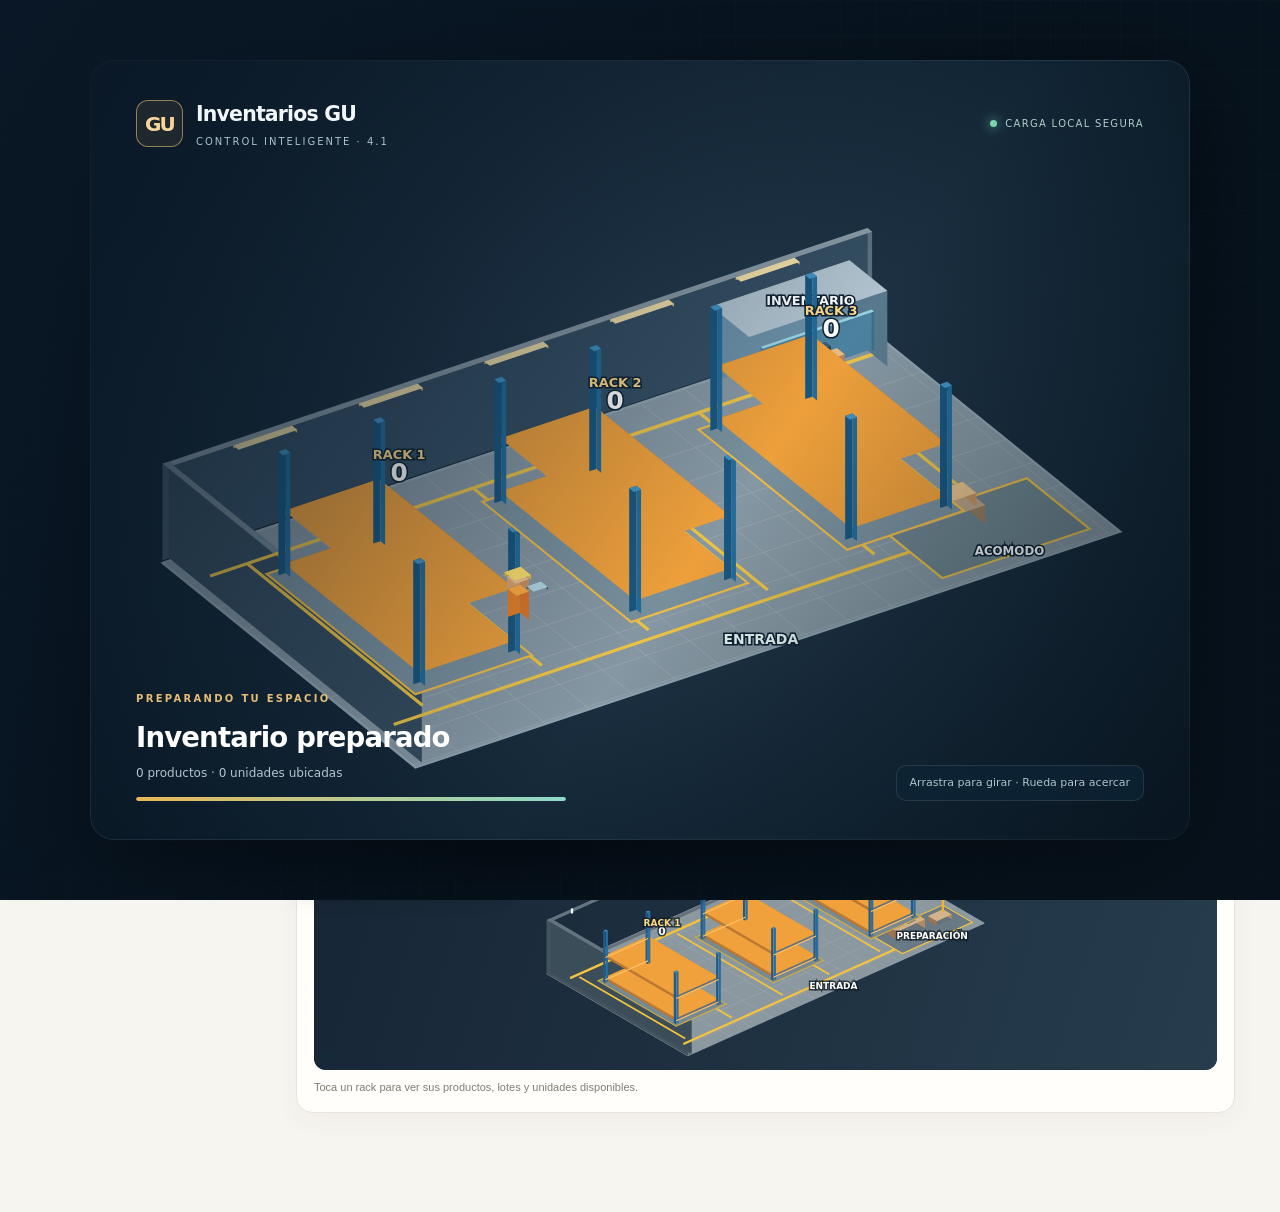
==== commit 9a8d5a78: "v5.4 22-11-2026 cabio de vista  en los paneles" ====
--- a/public/index.html
+++ b/public/index.html
@@ -63,8 +63,7 @@
     </aside>
     <div class="main-shell">
       <header class="topbar">
-        <div class="breadcrumbs"><span class="breadcrumb-muted">Mi espacio</span><span class="breadcrumb-slash">/</span><strong id="breadcrumb-title">Panel general</strong></div>
-        <div class="top-actions"><button id="global-search" type="button" class="btn btn-small search-global" data-action="global-search" title="Buscar secciones y productos (Ctrl+K)" aria-label="Buscar secciones y productos"><span data-gu-icon="search"></span><span class="search-global-label">Buscar</span><kbd>Ctrl K</kbd></button><span id="network-state" class="network-state" aria-live="polite">Comprobando red</span><button type="button" id="install-open" class="btn btn-small install-trigger" aria-label="Descargar o instalar aplicación">Descargar app</button><span id="save-indicator" class="save-indicator"><span class="save-dot"></span> Guardado local</span><button id="undo-btn" type="button" class="icon-btn" title="Deshacer último cambio" aria-label="Deshacer último cambio">↶</button><button id="quick-theme" type="button" class="icon-btn" title="Cambiar modo día/noche" aria-label="Cambiar modo día/noche">☾</button><button type="button" id="quick-backup" class="btn btn-primary btn-small">↧ <span>Guardar copia</span></button></div>
+        <div class="top-actions"><button id="global-search" type="button" class="icon-btn search-global" data-action="global-search" title="Buscar secciones y productos (Ctrl+K)" aria-label="Buscar secciones y productos"><span data-gu-icon="search" aria-hidden="true"></span></button><span id="save-indicator" class="save-indicator"><span class="save-dot"></span> Guardado local</span><button id="undo-btn" type="button" class="icon-btn" title="Deshacer último cambio" aria-label="Deshacer último cambio">↶</button><button id="quick-theme" type="button" class="icon-btn" title="Cambiar modo día/noche" aria-label="Cambiar modo día/noche">☾</button><button type="button" id="quick-backup" class="btn btn-primary btn-small">↧ <span>Guardar copia</span></button></div>
       </header>
       <main id="main-content" class="main-content" tabindex="-1" aria-live="polite"><section class="loading-view"><div class="spinner"></div><h2>Preparando tu espacio…</h2></section></main>
     </div>
--- a/public/ux.css
+++ b/public/ux.css
@@ -261,8 +261,6 @@
 
 /* Acciones flotantes del Panel general. */
 .dashboard-warehouse.dashboard-visual-row { grid-template-columns: minmax(0,1fr); }
-.dashboard-warehouse .warehouse-controls,
-.dashboard-warehouse .warehouse-mini-racks,
 .stats-grid:has(~ .dashboard-actions) .metric-toggle { display: none; }
 .dashboard-actions {
   position: fixed;
@@ -340,3 +338,13 @@
 .trace-client-button { margin-top: 8px; }
 .catalog-actions:has([data-action="product-trace"]) { flex-wrap: wrap; }
 .trace-warehouse.dashboard-visual-row { grid-template-columns: minmax(0,1fr); }
+
+/* Controles de bodega dentro de su tarjeta y barra superior compacta. */
+.topbar { justify-content: flex-end; }
+#global-search { padding: 0; }
+#global-search .gu-icon { width: 19px; height: 19px; }
+.warehouse-settings { margin: 0 16px 12px; }
+.warehouse-settings summary { cursor: pointer; color: var(--accent); font-weight: 700; padding: 8px 0; }
+.warehouse-settings .warehouse-controls { display: flex; flex-wrap: wrap; gap: 6px; margin-bottom: 8px; }
+.warehouse-settings .warehouse-controls button { width: 38px; min-height: 36px; color: var(--text); background: var(--surface2); border: 1px solid var(--line); }
+.warehouse-settings .warehouse-mini-racks { margin: 0; }
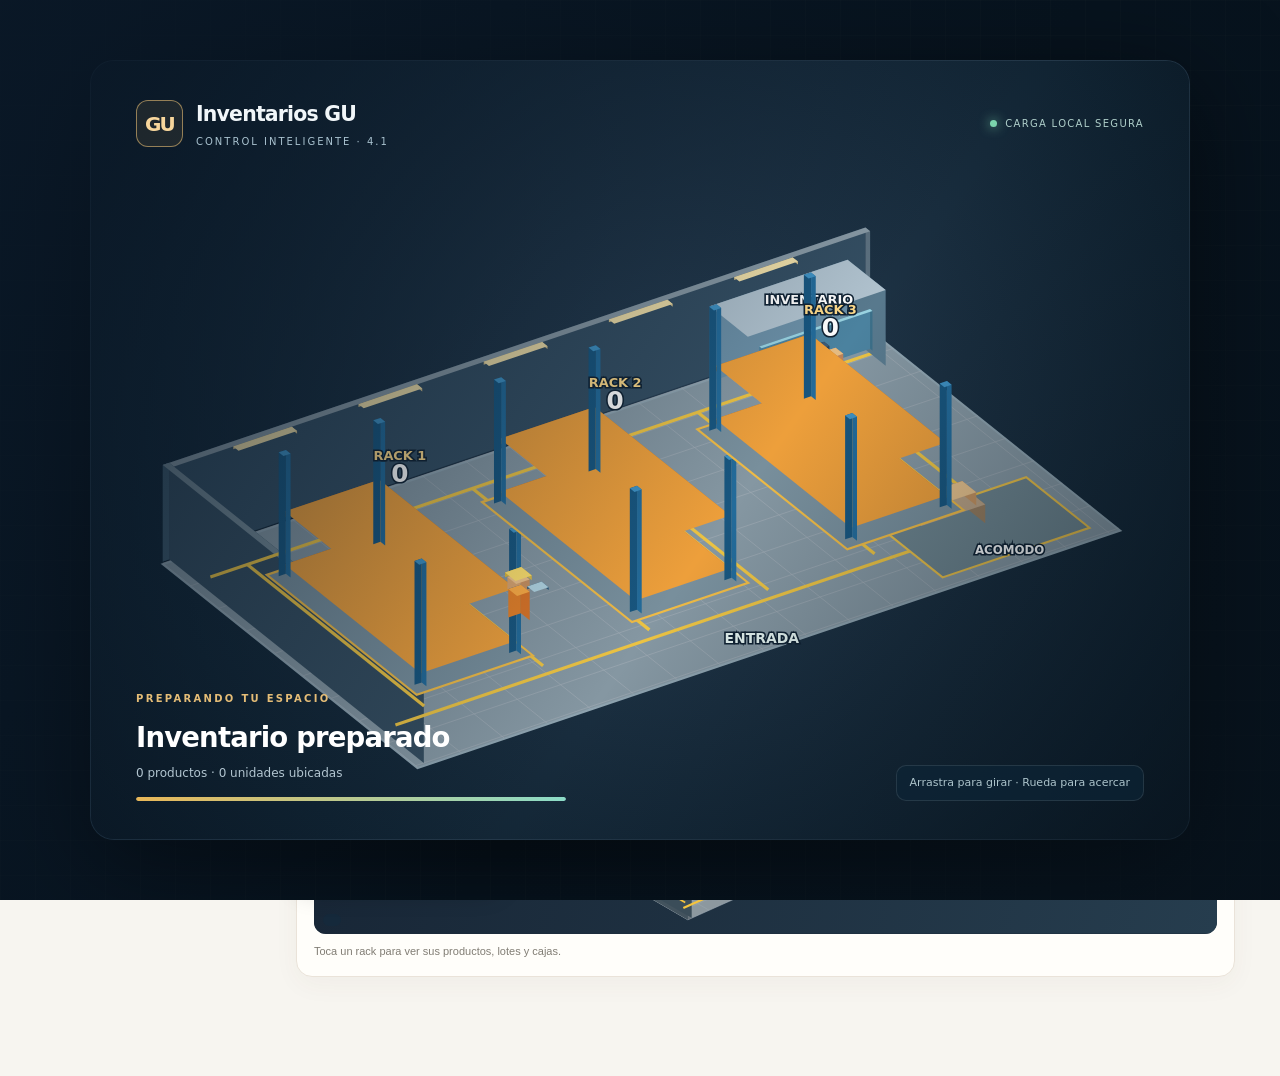
==== commit 3aa5cdac: "v7.2 se corrige la implementacio de las fechas en los graficos yy se agrega descarga de grafico" ====
--- a/public/index.html
+++ b/public/index.html
@@ -30,6 +30,7 @@
   <script src="gu4-core.js" defer></script>
   <script src="gu4-views.js" defer></script>
   <script src="vendor/html2canvas.min.js" defer></script>
+  <script src="jszip.min.js" defer></script>
   <script src="app.js" defer></script>
   <script src="install.js" defer></script>
 </head>
--- a/public/ux.css
+++ b/public/ux.css
@@ -321,10 +321,6 @@
 .sales-table .data-table { min-width: 380px; }
 .sales-table tbody th { text-align: left; white-space: normal; }
 
-.dashboard-sales { margin-block: 14px 18px; }
-.dashboard-sales h2 { margin: 0 0 10px; }
-.dashboard-sales-actions { display: flex; flex-wrap: wrap; gap: 8px; }
-.dashboard-sales-actions .btn { min-height: 44px; }
 #sales-monthly, #sales-clients, #sales-turnover { scroll-margin-top: 88px; }
 
 /* Ventanas de trazabilidad y ubicación de lotes. */
@@ -348,3 +344,126 @@
 .warehouse-settings .warehouse-controls { display: flex; flex-wrap: wrap; gap: 6px; margin-bottom: 8px; }
 .warehouse-settings .warehouse-controls button { width: 38px; min-height: 36px; color: var(--text); background: var(--surface2); border: 1px solid var(--line); }
 .warehouse-settings .warehouse-mini-racks { margin: 0; }
+
+/* Comparación de ventas desde la tarjeta Unidades registradas. */
+.unit-report-card { display: grid; gap: 8px; min-width: 0; }
+.unit-report-card .btn { justify-self: start; }
+.unit-report-actions { display: flex; flex-wrap: wrap; gap: 8px; }
+.unit-report-chart { width: 100%; min-width: 0; }
+.unit-report-chart svg { display: block; width: 100%; max-height: 260px; }
+.unit-report-chart text { font: 11px system-ui, sans-serif; }
+.unit-report-compact text { font-size: 13px; }
+.unit-report-legend { display: flex; flex-wrap: wrap; gap: 6px 14px; list-style: none; padding: 0; margin: 6px 0 10px; }
+.unit-report-legend li { display: inline-flex; align-items: center; gap: 6px; color: var(--text); font-size: 12px; overflow-wrap: anywhere; }
+.unit-report-legend i, .unit-report-dot { width: 10px; height: 10px; border-radius: 50%; flex: none; }
+.modal:has(.unit-report-body) { width: min(100%, 1050px); }
+.unit-report-body .unit-report-filters { margin-top: 0; }
+.unit-report-filters > :is([data-unit-year], [data-unit-month], [data-unit-week]) { flex: 1 1 145px; min-width: 0; }
+.unit-report-table .data-table { min-width: 100%; }
+.unit-report-table caption { text-align: left; margin-bottom: 7px; font-weight: 700; }
+.unit-report-table td, .unit-report-table th { white-space: nowrap; text-align: right; }
+.unit-report-table tr > :first-child { position: sticky; left: 0; min-width: 135px; max-width: 220px; background: var(--surface); text-align: left; white-space: normal; }
+.unit-report-table th label { display: flex; align-items: center; gap: 6px; cursor: pointer; }
+.unit-report-table th input { accent-color: var(--accent); flex: none; }
+.unit-report-pages { display: flex; flex-wrap: wrap; align-items: center; gap: 8px; margin-top: 12px; }
+
+/* Categorías y etiquetas del catálogo. */
+.catalog-group-filters { display: flex; align-items: center; flex-wrap: wrap; gap: 8px; margin-bottom: 12px; }
+.catalog-group-filters label { display: flex; align-items: center; gap: 6px; }
+.catalog-tag-list, .catalog-tag-fields { display: flex; flex-wrap: wrap; align-items: center; gap: 6px; }
+.catalog-tag-list { margin-top: 6px; }
+.catalog-tag-fields { border: 1px solid var(--line); border-radius: 9px; padding: 10px; }
+.catalog-tag-fields label { display: inline-flex; align-items: center; gap: 5px; }
+.catalog-tag-fields details { flex-basis: 100%; }
+.catalog-tag-fields summary { cursor: pointer; }
+.catalog-tag { display: inline-flex; align-items: center; gap: 5px; border: 1px solid var(--line); border-radius: 12px; padding: 2px 8px; font-size: 12px; }
+.catalog-tag i { width: 10px; height: 10px; border-radius: 50%; flex: none; }
+.catalog-tag-create { display: flex; align-items: end; flex-wrap: wrap; gap: 12px; margin-top: 8px; }
+#new-category-field[hidden] { display: none; }
+
+/* Tabla de identificación y precios del catálogo. */
+.catalog-table .data-table { min-width: 740px; }
+.catalog-table .catalog-product-number { text-align: left; text-transform: none; }
+.catalog-product-number small { display: block; font-weight: 500; }
+.catalog-table tbody th, .catalog-table td { overflow-wrap: anywhere; }
+.catalog-table .catalog-actions { flex-wrap: wrap; }
+
+/* Identificación visual de los grupos del catálogo. */
+.catalog-group-badge {
+  border-color: var(--group-color);
+  background: color-mix(in srgb, var(--group-color) 16%, var(--surface));
+}
+.catalog-group-badge i { background: var(--group-color); }
+
+/* Aviso de sobrecupo en el Panel general. */
+.capacity-alert { display: block; }
+.capacity-alert summary { cursor: pointer; font-weight: 700; margin-top: 8px; }
+.capacity-alert .data-table { min-width: 490px; }
+.capacity-alert .data-table td { color: var(--text); }
+.capacity-summary { margin: 0; font-size: 12px; }
+
+/* Luz de emergencia de transición lenta, visible sin tapar el modelo. */
+.warehouse-viewport[data-capacity-alarm],
+.gu-entry-stage[data-capacity-alarm] { outline: 2px solid #e34447; outline-offset: -2px; }
+.warehouse-viewport[data-capacity-alarm]::after,
+.gu-entry-stage[data-capacity-alarm]::after {
+  content: "";
+  position: absolute;
+  z-index: 1;
+  inset: 0;
+  pointer-events: none;
+  background: linear-gradient(125deg, #ff222c 0%, #ad0c19 60%, #fa2934 100%);
+  box-shadow: inset 0 0 60px #ff1414;
+  opacity: .17;
+  animation: warehouse-emergency-pulse 4s ease-in-out infinite;
+}
+@keyframes warehouse-emergency-pulse {
+  0%, 100% { opacity: .13; }
+  50% { opacity: .32; }
+}
+.warehouse-emergency {
+  position: absolute;
+  z-index: 2;
+  top: 10px;
+  left: 10px;
+  padding: 5px 9px;
+  border-radius: 7px;
+  background: #7d1a24;
+  color: #fff;
+  font-size: 11px;
+  font-weight: 750;
+  pointer-events: none;
+}
+@media (prefers-reduced-motion: reduce) {
+  .warehouse-viewport[data-capacity-alarm]::after,
+  .gu-entry-stage[data-capacity-alarm]::after { animation: none; opacity: .23; }
+}
+
+/* Totales generales y procedencia en las ventas por cliente. */
+.final-week-totals { margin-bottom: 14px; }
+.final-week-totals h2 { margin: 0 0 8px; }
+.final-week-totals-scroll { max-height: 18rem; overflow: auto; }
+.final-week-totals .data-table { width: 100%; min-width: 0; }
+.final-week-totals tbody th, .final-week-totals tfoot th { text-align: left; text-transform: none; }
+.final-week-totals tfoot { font-weight: 750; background: var(--surface2); }
+.sale-origin:empty { display: none; }
+.purchase-product-number { display: block; }
+
+
+
+/* Entrada por cliente en el registro semanal. */
+.weekly-client-entries { display: flex; flex-wrap: wrap; align-items: center; gap: 8px; margin-block: 10px; }
+
+/* Buscador desplegable y revisión de procedencia. */
+.weekly-product-select summary { cursor: pointer; padding: 9px 12px; }
+.weekly-product-options { padding: 8px 0; }
+#weekly-product-results { max-height: 220px; overflow: auto; margin-top: 6px; }
+.weekly-product-option { display: block; width: 100%; text-align: left; background: var(--surface); color: var(--text); border: 1px solid var(--line); border-radius: 6px; margin-bottom: 3px; padding: 8px; cursor: pointer; }
+.weekly-product-option:hover, .weekly-product-option[aria-pressed="true"] { background: var(--accent-soft); }
+.product-provenance h3 { margin: 0 0 5px; }
+.product-provenance .data-table { min-width: 0; }
+#catalog-provenance-review { margin-top: 12px; scroll-margin: 12px; }
+
+/* Acceso a la revisión de cantidades desde el registro semanal. */
+.weekly-quantity-link { min-width: 38px; min-height: 34px; padding: 3px 8px; color: var(--accent); background: transparent; border: 0; border-radius: 6px; font: inherit; font-weight: 750; text-decoration: underline; text-underline-offset: 3px; cursor: pointer; }
+.weekly-quantity-link:hover, .weekly-quantity-link:focus-visible { background: var(--accent-soft); }
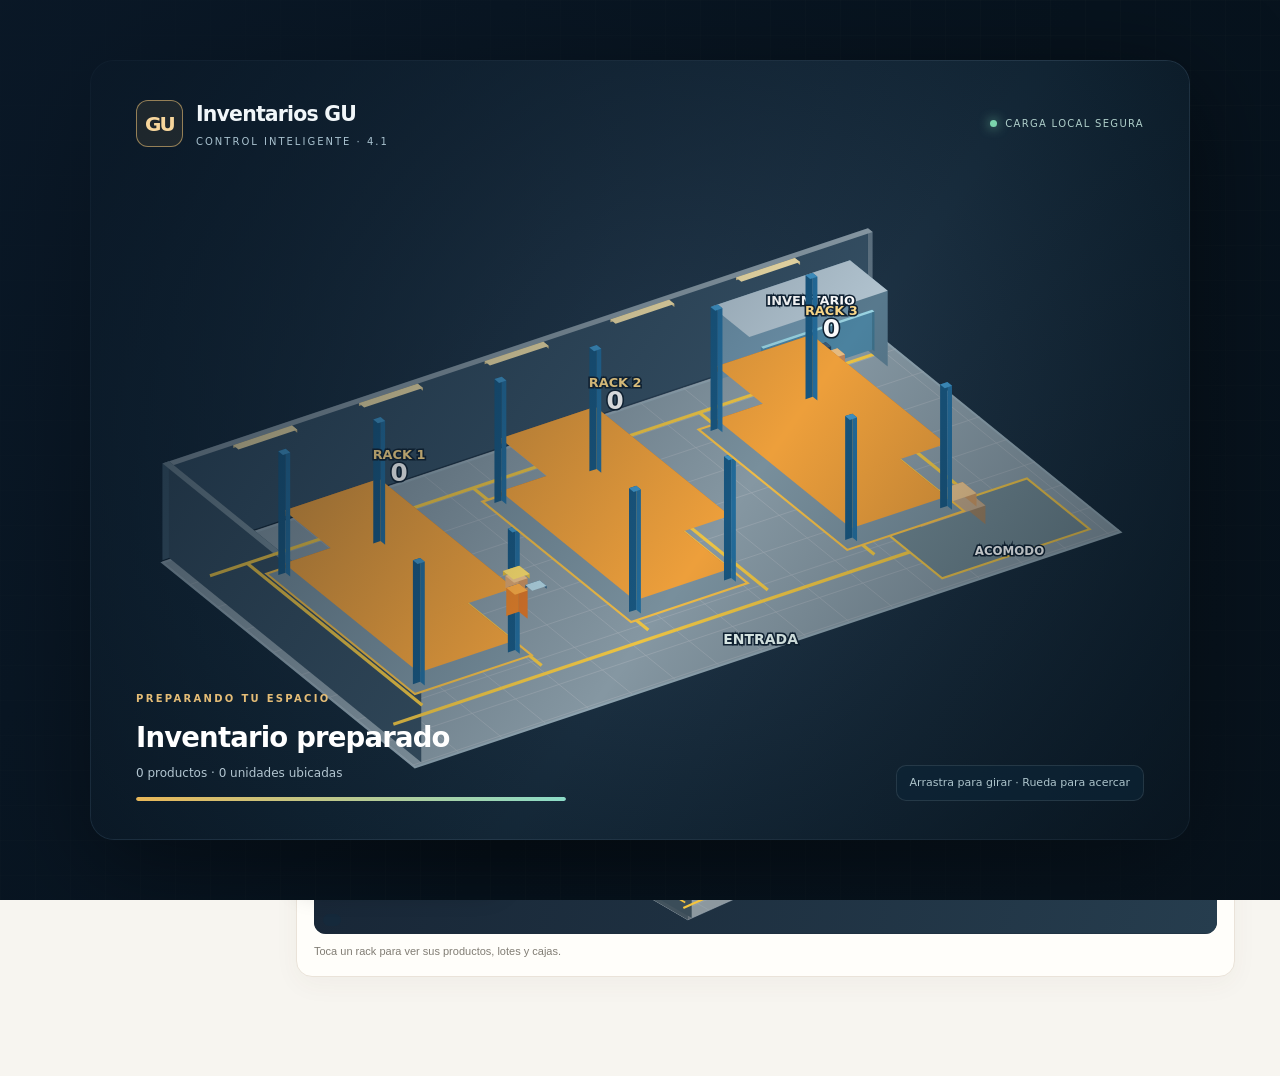
==== commit 009131e8: "v7.3 se corrigen bugs y se agrega el exel a los graficos bugs graficos" ====
--- a/public/index.html
+++ b/public/index.html
@@ -31,6 +31,7 @@
   <script src="gu4-views.js" defer></script>
   <script src="vendor/html2canvas.min.js" defer></script>
   <script src="jszip.min.js" defer></script>
+  <script src="gu4-excel.js" defer></script>
   <script src="app.js" defer></script>
   <script src="install.js" defer></script>
 </head>
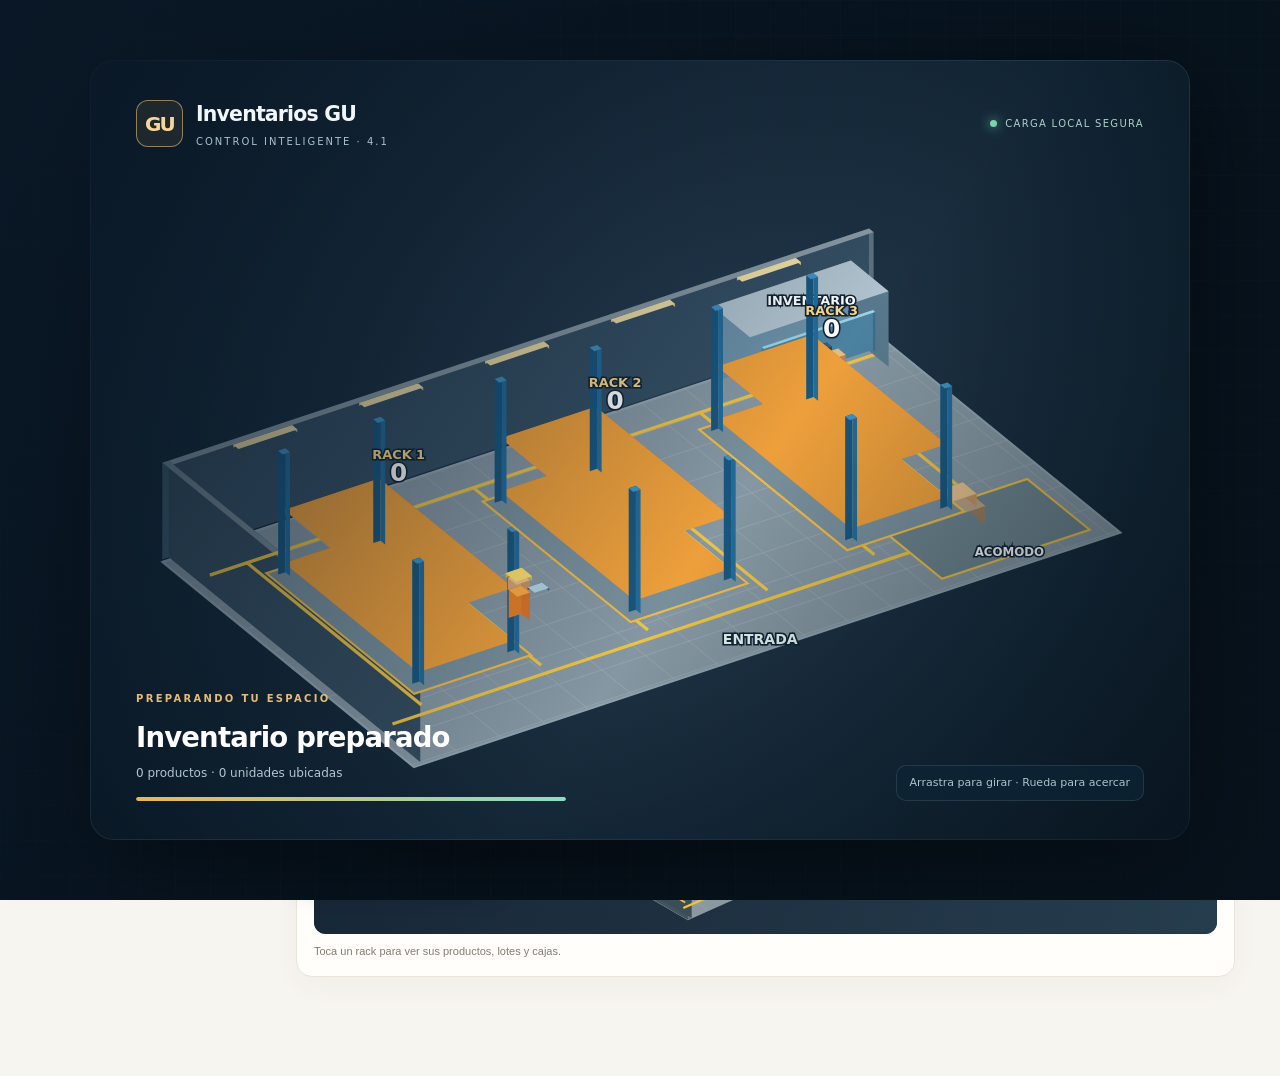
==== commit 172b7509: "v7.7 · 24-11-2026 En Registro semanal, el botón Descargar imagen reúne dos opciones: Tabla actual, c" ====
--- a/public/index.html
+++ b/public/index.html
@@ -51,7 +51,7 @@
       <div class="workspace-pill"><span class="status-pulse"></span><span>Espacio privado<br><b>Este dispositivo</b></span></div>
       <nav class="navigation" id="side-nav">
         <button type="button" data-nav="dashboard" class="nav-item active"><span class="nav-icon" data-gu-icon="layout-dashboard"></span><span>Panel general</span></button>
-        <button type="button" data-nav="weekly" class="nav-item"><span class="nav-icon" data-gu-icon="calendar-days"></span><span>Registro semanal</span></button>
+        <button type="button" data-nav="weekly" class="nav-item"><span class="nav-icon" data-gu-icon="calendar-days"></span><span>Registro</span></button>
         <button type="button" data-nav="final" class="nav-item"><span class="nav-icon" data-gu-icon="layers"></span><span>Consolidado</span></button>
         <div class="nav-caption">ADMINISTRACIÓN</div>
         <button type="button" data-nav="products" class="nav-item"><span class="nav-icon" data-gu-icon="package"></span><span>Productos</span></button>
@@ -69,7 +69,7 @@
       </header>
       <main id="main-content" class="main-content" tabindex="-1" aria-live="polite"><section class="loading-view"><div class="spinner"></div><h2>Preparando tu espacio…</h2></section></main>
     </div>
-    <nav class="bottom-nav" aria-label="Navegación móvil"><button data-nav="dashboard" class="active"><span data-gu-icon="layout-dashboard"></span><small>Inicio</small></button><button data-nav="weekly"><span data-gu-icon="calendar-days"></span><small>Semanas</small></button><button data-nav="final"><span data-gu-icon="layers"></span><small>Final</small></button><button data-nav="products"><span data-gu-icon="package"></span><small>Productos</small></button><button data-nav="backup"><span data-gu-icon="database-backup"></span><small>Copias</small></button><button data-nav="settings"><span data-gu-icon="settings"></span><small>Más</small></button></nav>
+    <nav class="bottom-nav" aria-label="Navegación móvil"><button data-nav="dashboard" class="active"><span data-gu-icon="layout-dashboard"></span><small>Inicio</small></button><button data-nav="weekly"><span data-gu-icon="calendar-days"></span><small>Registro</small></button><button data-nav="final"><span data-gu-icon="layers"></span><small>Final</small></button><button data-nav="products"><span data-gu-icon="package"></span><small>Productos</small></button><button data-nav="backup"><span data-gu-icon="database-backup"></span><small>Copias</small></button><button data-nav="settings"><span data-gu-icon="settings"></span><small>Más</small></button></nav>
   </div>
   <div id="command-palette" class="command-palette" hidden><section class="command-sheet" role="dialog" aria-modal="true" aria-label="Buscar en Inventarios GU"><div class="command-top"><span data-gu-icon="search"></span><input id="palette-input" type="search" autocomplete="off" placeholder="Buscar pantalla o producto…" aria-label="Buscar pantalla o producto"><button type="button" data-command-close="1" aria-label="Cerrar buscador">Esc</button></div><div id="palette-results" class="command-list" role="listbox" aria-label="Resultados de búsqueda"></div><div class="command-bottom">Ctrl / ⌘ + K · Ir a una sección o editar un producto</div></section></div>
   <div id="modal-root"></div><div id="install-dialog" class="install-dialog" hidden><div class="install-sheet" role="dialog" aria-modal="true" aria-labelledby="install-title"><button id="install-close" class="install-close" aria-label="Cerrar">×</button><span class="eyebrow">INVENTARIOS GU · VERSIÓN 4.1.0</span><h2 id="install-title">Descargar o instalar</h2><p id="install-status">Preparando aplicación…</p><section class="platform-downloads" aria-label="Descargas por dispositivo"><div class="platform-download"><div><b>Versión para PC</b><p>HTML autónomo · Windows / macOS / Linux</p></div><a class="btn btn-primary" href="./descargas/Inventarios_GU_PC.html" download="Inventarios_GU_PC.html">↓ Descargar PC</a></div><div class="platform-download"><div><b>Versión para teléfono</b><p>HTML adaptable · Android / iPhone</p></div><a class="btn btn-primary" href="./descargas/Inventarios_GU_PC.html" download="Inventarios_GU_Movil_iPhone_Android.html">↓ Descargar móvil</a></div></section><h3 class="install-section-heading">O instalar la web como aplicación</h3><div class="install-options"><div><b>PC · Windows / macOS / Linux</b><p>Abre esta web por HTTPS en Chrome o Edge y selecciona Instalar. Se abrirá como una aplicación independiente.</p></div><div><b>Android</b><p>En Chrome, usa Instalar aplicación o el menú ⋮ → Añadir a pantalla de inicio.</p></div><div><b>iPhone / iPad</b><p>En Safari, toca Compartir → Añadir a pantalla de inicio → Añadir.</p></div></div><div class="install-actions"><button id="install-now" class="btn btn-primary" type="button">Instalar en este dispositivo</button><button id="install-cache" class="btn" type="button">Preparar uso sin internet</button><button id="install-storage" class="btn" type="button">Proteger almacenamiento</button></div><p class="install-note">HTTPS para instalar PWA. Datos locales, sin sincronización; usa respaldos JSON para migrar.</p></div></div><div id="toast-area" role="status" aria-live="polite"></div>
--- a/public/styles.css
+++ b/public/styles.css
@@ -12,14 +12,14 @@
 .page-heading{display:flex;justify-content:space-between;align-items:flex-start;gap:18px;margin-bottom:26px}.page-heading h1{margin:4px 0 8px}.page-heading p{color:var(--muted);margin:0;max-width:700px}.eyebrow{text-transform:uppercase;letter-spacing:2px;font-weight:850;font-size:10px;color:var(--accent)}.page-tools{display:flex;gap:9px;flex-wrap:wrap;align-items:center}.btn{appearance:none;border:1px solid var(--line);border-radius:10px;padding:11px 16px;background:var(--surface);color:var(--text);font-weight:700;display:inline-flex;align-items:center;justify-content:center;gap:7px;line-height:1.2;min-height:40px;text-decoration:none;white-space:nowrap}.btn:hover{background:var(--surface2)}.btn-primary{background:var(--accent);border-color:var(--accent);color:var(--accent-text)}.btn-primary:hover{background:var(--accent-hover);border-color:var(--accent-hover)}.btn-danger{color:var(--danger);border-color:var(--danger)}.btn-ghost{background:transparent}.btn-small{font-size:12px;padding:8px 12px;min-height:34px}.btn:focus-visible,.nav-item:focus-visible,input:focus-visible,select:focus-visible,textarea:focus-visible,button:focus-visible{outline:2px solid var(--gold);outline-offset:2px}
 .card{background:var(--surface);border:1px solid var(--line);border-radius:16px;box-shadow:var(--shadow)}.card-pad{padding:23px}.card-title{display:flex;align-items:flex-start;justify-content:space-between;gap:12px;margin-bottom:15px}.card-title h3{margin:0}.card-title p{color:var(--muted);font-size:12px;margin:4px 0 0}.badge{display:inline-flex;align-items:center;gap:5px;background:var(--surface2);padding:4px 9px;border-radius:8px;font-weight:800;font-size:10px;white-space:nowrap}.badge.good{background:var(--good-soft);color:var(--good)}.badge.warn{background:var(--warn-soft);color:var(--warn)}.badge.danger{background:var(--danger-soft);color:var(--danger)}.banner{background:var(--accent-soft);border:1px solid var(--line);border-radius:15px;display:flex;align-items:center;justify-content:space-between;gap:15px;padding:17px 20px;margin-bottom:24px}.banner h3{margin:0 0 3px}.banner p{margin:0;font-size:12px;color:var(--muted)}.banner.alert{background:var(--danger-soft)}.banner.good{background:var(--good-soft)}
 .stats-grid{display:grid;grid-template-columns:repeat(4,minmax(0,1fr));gap:16px;margin-bottom:20px}.stat-card{padding:22px 22px 19px;position:relative;min-height:142px}.stat-card::before{content:'';position:absolute;width:36px;height:36px;right:21px;top:21px;border-radius:10px;background:var(--accent-soft)}.stat-icon{position:absolute;right:28px;top:25px;color:var(--accent);font-size:17px}.stat-label{font-size:11px;font-weight:700;color:var(--muted);margin-bottom:18px;max-width:75%}.stat-value{font-size:clamp(22px,2.8vw,29px);letter-spacing:-1px;font-weight:800;line-height:1.2;overflow-wrap:anywhere}.stat-foot{font-size:11px;color:var(--muted);margin-top:9px}.dashboard-grid{display:grid;grid-template-columns:minmax(0,1.5fr) minmax(0,1fr);gap:19px;margin-bottom:19px}.chart{display:block;width:100%;height:260px}.chart.tall{height:270px}.inner-card{padding:21px}.dashboard-bottom{display:grid;grid-template-columns:1.5fr 1fr;gap:19px}.activity-item{display:flex;gap:12px;padding:13px 0;border-top:1px solid var(--line)}.activity-item:first-of-type{border-top:0}.activity-icon{background:var(--accent-soft);color:var(--accent);display:grid;place-items:center;flex-shrink:0;width:33px;height:33px;border-radius:10px}.activity-body{flex:1;min-width:0}.activity-body b{font-size:12px}.activity-body p{font-size:11px;color:var(--muted);margin:2px 0 0}.activity-time{font-size:10px;color:var(--muted);white-space:nowrap}
-.form-control{background:var(--surface);border:1px solid var(--line);color:var(--text);border-radius:9px;height:40px;padding:0 11px;min-width:0;max-width:100%;outline:none}.form-control:focus{border-color:var(--accent);box-shadow:0 0 0 2px var(--accent-soft)}.form-control:disabled{opacity:.6;background:var(--surface2)}select.form-control{min-width:105px}.search{position:relative;display:inline-flex;align-items:center;min-width:180px}.search::before{content:'⌕';color:var(--muted);position:absolute;left:12px;font-size:19px;pointer-events:none}.search input{padding-left:36px;width:100%}.tool-strip{display:flex;align-items:end;gap:12px;justify-content:space-between;flex-wrap:wrap;margin-bottom:15px}.tool-strip .left,.tool-strip .right{display:flex;gap:9px;align-items:end;flex-wrap:wrap}.field{display:flex;flex-direction:column;gap:6px;min-width:0}.field>label{font-size:11px;color:var(--muted);font-weight:750}.field-help{font-size:11px;color:var(--muted)}.field-wide{flex:1}.field input,.field select{width:100%}.inline-input{display:inline-flex;gap:9px;align-items:center}.section-label{font-size:10px;font-weight:800;letter-spacing:1.7px;text-transform:uppercase;color:var(--muted);margin:23px 0 13px}.section-label:first-child{margin-top:0}.period-head{display:flex;align-items:end;justify-content:space-between;gap:14px;margin-bottom:20px;flex-wrap:wrap}.week-tabs{display:flex;gap:8px;overflow:auto;padding:2px 1px 12px;margin-bottom:14px;scrollbar-width:thin}.week-tab{background:var(--surface);border:1px solid var(--line);color:var(--muted);border-radius:10px;padding:10px 14px;font-size:12px;font-weight:750;white-space:nowrap;flex-shrink:0}.week-tab.active{background:var(--accent);color:var(--accent-text);border-color:var(--accent)}.period-meta{display:flex;align-items:center;flex-wrap:wrap;gap:9px;margin:0 0 17px}.period-meta .field{min-width:155px}.period-meta .field label{font-size:10px}.period-meta input,.period-meta select{height:36px}.summary-inline{display:flex;align-items:center;gap:18px;flex-wrap:wrap;color:var(--muted);font-size:11px}.summary-inline strong{color:var(--text);font-size:14px}
+.form-control{background:var(--surface);border:1px solid var(--line);color:var(--text);border-radius:9px;height:40px;padding:0 11px;min-width:0;max-width:100%;outline:none}.form-control:focus{border-color:var(--accent);box-shadow:0 0 0 2px var(--accent-soft)}.form-control:disabled{opacity:.6;background:var(--surface2)}select.form-control{min-width:105px}.search{position:relative;display:inline-flex;align-items:center;min-width:180px}.search::before{content:'⌕';color:var(--muted);position:absolute;left:12px;font-size:19px;pointer-events:none}.search input{padding-left:36px;width:100%}.tool-strip{display:flex;align-items:end;gap:12px;justify-content:space-between;flex-wrap:wrap;margin-bottom:15px}.tool-strip .left,.tool-strip .right{display:flex;gap:9px;align-items:end;flex-wrap:wrap}.field{display:flex;flex-direction:column;gap:6px;min-width:0}.field>label{font-size:11px;color:var(--muted);font-weight:750}.field-help{font-size:11px;color:var(--muted)}.field-wide{flex:1}.field input,.field select{width:100%}.inline-input{display:inline-flex;gap:9px;align-items:center}.section-label{font-size:10px;font-weight:800;letter-spacing:1.7px;text-transform:uppercase;color:var(--muted);margin:23px 0 13px}.section-label:first-child{margin-top:0}.period-head{display:flex;align-items:end;justify-content:space-between;gap:14px;margin-bottom:20px;flex-wrap:wrap}.period-meta{display:flex;align-items:center;flex-wrap:wrap;gap:9px;margin:0 0 17px}.period-meta .field{min-width:155px}.period-meta .field label{font-size:10px}.period-meta input,.period-meta select{height:36px}.summary-inline{display:flex;align-items:center;gap:18px;flex-wrap:wrap;color:var(--muted);font-size:11px}.summary-inline strong{color:var(--text);font-size:14px}
 .table-scroll{width:100%;overflow:auto;max-width:100%;border-radius:13px;scrollbar-color:var(--line) transparent}.data-table{border-collapse:separate;border-spacing:0;width:100%;font-size:12px;white-space:nowrap}.data-table th,.data-table td{padding:11px 12px;border-bottom:1px solid var(--line);text-align:left;vertical-align:middle}.data-table th{background:var(--surface2);color:var(--muted);font-weight:800;font-size:10px;letter-spacing:.3px;position:sticky;top:0;z-index:2}.data-table tr:last-child td{border-bottom:0}.data-table tbody tr:hover td{background:var(--surface2)}.data-table .sticky-first{position:sticky;left:0;z-index:3;box-shadow:1px 0 0 var(--line);background:var(--surface)}.data-table thead .sticky-first{z-index:5;background:var(--surface2)}.data-table tbody tr:hover .sticky-first{background:var(--surface2)}.data-table .num{text-align:right;font-variant-numeric:tabular-nums}.data-table .t-em{font-weight:800}.data-table .week-cell{padding:6px 5px;text-align:center}.cell-input{width:82px;max-width:82px;border:1px solid transparent;background:var(--surface2);border-radius:7px;color:var(--text);height:34px;padding:3px 7px;text-align:right;font-size:12px;font-variant-numeric:tabular-nums}.cell-input:focus{border-color:var(--accent);background:var(--surface);outline:0}.cell-input:disabled{background:transparent;opacity:.5}.cell-input.changed{background:var(--accent-soft)}.cell-input.wide{width:98px;max-width:98px}.product-link{border:0;padding:0;background:none;color:var(--text);font-weight:750;max-width:210px;overflow:hidden;text-overflow:ellipsis;text-align:left;vertical-align:middle;white-space:nowrap}.product-link:hover{text-decoration:underline;color:var(--accent)}.table-footer{padding:13px 18px;background:var(--surface2);border-top:1px solid var(--line);display:flex;justify-content:space-between;align-items:center;gap:14px;flex-wrap:wrap;border-radius:0 0 15px 15px;font-size:11px;color:var(--muted)}.table-footer b{color:var(--text)}.pager{display:flex;gap:8px;align-items:center}.pager button{border:1px solid var(--line);background:var(--surface);padding:7px 11px;border-radius:8px;color:var(--text)}.table-hint{display:block;font-size:11px;color:var(--muted);padding:13px 0 2px}.week-table-wrap{border:1px solid var(--line);border-radius:14px;background:var(--surface)}.week-table-wrap .data-table th{top:0}.week-table-wrap .data-table th.sticky-first{min-width:195px}.week-table-wrap .data-table th.slot-col{min-width:84px;max-width:115px;text-align:center}.week-table-wrap .data-table th.last-head{min-width:112px}.week-table-wrap .data-table td.sticky-first{min-width:195px}.week-mobile{display:none}.week-product{padding:16px;margin-bottom:11px}.week-product-head{display:flex;align-items:center;justify-content:space-between;gap:9px;margin-bottom:12px}.week-product-head h3{margin:0;font-size:15px}.week-product-grid{display:grid;grid-template-columns:repeat(2,minmax(0,1fr));gap:10px}.week-product-grid .field{gap:4px}.week-product-grid .form-control{height:38px}.week-product-foot{margin-top:13px;border-top:1px solid var(--line);padding-top:11px;display:flex;justify-content:space-between;gap:12px;align-items:center;font-size:11px;color:var(--muted)}.week-product-foot strong{color:var(--text);font-size:14px}
 .final-table .sticky-first{min-width:180px;max-width:230px}.final-table .data-table th{min-width:92px}.final-table .data-table th.sticky-first{min-width:180px}.final-table .data-table td{padding:7px 10px}.final-summary{margin:12px 0;display:flex;gap:9px;flex-wrap:wrap}.mini-kpi{background:var(--surface2);padding:11px 15px;border-radius:9px;color:var(--muted);font-size:11px}.mini-kpi strong{display:block;color:var(--text);font-size:17px}.help-note{border-left:3px solid var(--gold);padding:10px 15px;background:var(--surface2);border-radius:0 8px 8px 0;color:var(--muted);font-size:12px;margin:14px 0}
 .list-cards{display:grid;gap:11px}.catalog-row{display:grid;grid-template-columns:minmax(0,1.5fr) 1fr 1fr 1fr auto;align-items:center;gap:15px;padding:16px 18px}.catalog-name{font-weight:800;font-size:13px}.catalog-meta{font-size:11px;color:var(--muted);margin-top:3px}.catalog-value{font-size:12px;color:var(--muted)}.catalog-value b{color:var(--text);display:block;font-size:14px}.catalog-actions{display:flex;gap:6px}.empty-state{text-align:center;padding:55px 20px;max-width:510px;margin:auto}.empty-icon{display:grid;place-items:center;margin:0 auto 17px;width:66px;height:66px;background:var(--accent-soft);color:var(--accent);border-radius:20px;font-size:31px}.empty-state h2{margin-bottom:9px}.empty-state p{color:var(--muted);font-size:13px;margin-bottom:23px}.client-grid{display:grid;grid-template-columns:repeat(auto-fill,minmax(195px,1fr));gap:11px}.client-cell{padding:14px;display:flex;flex-direction:column;gap:6px}.client-cell label{font-size:10px;font-weight:800;color:var(--muted)}.client-cell input{width:100%}.backups-grid{display:grid;grid-template-columns:1fr 1fr;gap:17px;margin-bottom:21px}.backup-action{padding:23px;min-height:190px}.backup-icon{display:grid;place-items:center;width:46px;height:46px;background:var(--accent-soft);color:var(--accent);border-radius:12px;font-size:23px;margin-bottom:13px}.backup-action p{color:var(--muted);font-size:12px;max-width:450px}.backup-item{display:flex;align-items:center;gap:13px;border-top:1px solid var(--line);padding:13px 0}.backup-item:first-of-type{border-top:0}.backup-item-main{flex:1;min-width:0}.backup-item-main b{display:block;font-size:12px}.backup-item-main small{color:var(--muted)}.backup-item-actions{display:flex;gap:7px;flex-shrink:0}.info-list{display:grid;gap:12px}.info-row{display:flex;justify-content:space-between;gap:12px;border-bottom:1px solid var(--line);padding-bottom:12px;color:var(--muted);font-size:12px}.info-row b{color:var(--text);text-align:right}.audit-list{display:grid;gap:10px}.audit-row{display:flex;align-items:flex-start;justify-content:space-between;gap:11px;padding:16px 18px}.audit-row b{display:block;font-size:12px}.audit-row p{font-size:12px;margin:3px 0 0;color:var(--muted);overflow-wrap:anywhere}.audit-row time{font-size:11px;color:var(--muted);white-space:nowrap}.theme-grid{display:grid;grid-template-columns:repeat(3,1fr);gap:12px}.theme-card{background:var(--surface);border:2px solid var(--line);border-radius:13px;padding:9px;text-align:left;color:var(--text)}.theme-card.selected{border-color:var(--accent)}.theme-preview{height:73px;border-radius:7px;position:relative;overflow:hidden;display:flex}.theme-preview span:first-child{width:28%;height:100%}.theme-preview span:nth-child(2){width:72%;height:100%;display:flex;gap:4px;padding:13px}.theme-preview span:nth-child(2)::before,.theme-preview span:nth-child(2)::after{content:'';display:block;align-self:stretch;width:37%;border-radius:4px}.theme-card b{display:block;font-size:12px;margin:9px 4px 2px}.theme-card small{color:var(--muted);display:block;margin:0 4px 2px}.mode-switch{display:flex;gap:9px}.mode-switch button{flex:1}.mode-switch button.active{background:var(--accent-soft);color:var(--accent);border-color:var(--accent)}.settings-grid{display:grid;grid-template-columns:1fr 1fr;gap:18px}.settings-grid .card-pad{min-width:0}.danger-zone{border-color:var(--danger)}
 .modal-cover{position:fixed;inset:0;background:rgba(11,9,7,.52);z-index:40;display:grid;place-items:center;padding:20px}.modal{background:var(--surface);color:var(--text);border-radius:18px;border:1px solid var(--line);width:min(100%,590px);max-height:92dvh;overflow:auto;box-shadow:0 30px 100px rgba(0,0,0,.22)}.modal-head{padding:22px 24px 18px;border-bottom:1px solid var(--line);display:flex;justify-content:space-between;gap:15px;align-items:center}.modal-head h2{margin:0}.modal-body{padding:22px 24px}.modal-body p{font-size:12px;color:var(--muted)}.modal-foot{padding:15px 24px 21px;display:flex;justify-content:flex-end;gap:8px;flex-wrap:wrap}.modal-grid{display:grid;grid-template-columns:repeat(2,minmax(0,1fr));gap:14px}.modal-grid .field.full{grid-column:1/-1}.form-control.textarea{height:auto;min-height:75px;resize:vertical;padding:10px 11px}.switch-line{display:flex;align-items:center;gap:10px;cursor:pointer;font-size:12px}.switch-line input{accent-color:var(--accent);width:17px;height:17px}.toast-area{position:fixed;bottom:25px;right:25px;z-index:60}.toast{background:var(--text);color:var(--bg);max-width:365px;padding:13px 18px;margin-top:8px;border-radius:11px;box-shadow:0 13px 34px rgba(0,0,0,.15);font-size:12px}.loading-view{text-align:center;padding:75px 0;color:var(--muted)}.spinner{width:26px;height:26px;border:3px solid var(--line);border-top-color:var(--accent);border-radius:50%;animation:spin .8s linear infinite;margin:0 auto 20px}@keyframes spin{to{transform:rotate(360deg)}}
 @media(max-width:1250px){.stats-grid{grid-template-columns:repeat(2,minmax(0,1fr))}.sidebar{width:225px}.main-shell{margin-left:225px;width:calc(100% - 225px)}.card-pad{padding:19px}.dashboard-grid,.dashboard-bottom{grid-template-columns:1fr}.chart{height:240px}}
 @media(max-width:900px){.sidebar{width:70px;padding:18px 9px}.sidebar .brand{padding:2px 4px 26px}.sidebar .brand strong,.sidebar .brand small,.sidebar .workspace-pill,.sidebar .nav-caption,.sidebar .side-bottom,.sidebar .nav-item span:not(.nav-icon){display:none}.sidebar .nav-item{justify-content:center;padding:12px}.sidebar .nav-icon{font-size:23px}.main-shell{margin-left:70px;width:calc(100% - 70px)}.main-content{padding:23px}.topbar{padding:0 23px}.backups-grid{grid-template-columns:1fr}}
-@media(max-width:700px){body{font-size:13px}.sidebar{display:none}.main-shell{width:100%;margin-left:0}.topbar{height:60px;padding:0 16px}.breadcrumb-muted,.breadcrumb-slash{display:none}.breadcrumbs{font-size:14px}.top-actions{gap:7px}.top-actions .save-indicator{display:none}.top-actions .btn-small span{display:none}.top-actions .btn-small{width:36px;padding:8px}.icon-btn{width:35px;height:35px;min-width:35px}.main-content{padding:22px 14px 101px}.bottom-nav{position:fixed;display:grid;grid-template-columns:repeat(6,1fr);left:0;right:0;bottom:0;background:var(--surface);border-top:1px solid var(--line);padding:8px 3px calc(5px + env(safe-area-inset-bottom));z-index:15;box-shadow:0 -3px 18px rgba(0,0,0,.04)}.bottom-nav button{border:0;background:none;color:var(--muted);font-size:12px;font-weight:700;display:flex;align-items:center;flex-direction:column;gap:2px;padding:6px 1px;border-radius:8px;min-width:0}.bottom-nav button span{font-size:23px;line-height:1}.bottom-nav button small{font-size:9px;white-space:nowrap}.bottom-nav button.active{color:var(--accent);background:var(--accent-soft)}.page-heading{margin-bottom:19px;display:block}.page-heading h1{margin:4px 0 8px}.page-heading p{font-size:12px}.page-tools{margin-top:15px}.page-tools .btn{flex:1}.stats-grid{grid-template-columns:repeat(2,minmax(0,1fr));gap:10px;margin-bottom:12px}.stat-card{padding:15px;min-height:132px}.stat-card::before{width:25px;height:25px;right:12px;top:11px}.stat-icon{top:12px;right:17px;font-size:13px}.stat-label{font-size:10px;max-width:85%;margin-bottom:19px}.stat-value{font-size:21px}.stat-foot{font-size:10px}.dashboard-grid,.dashboard-bottom{gap:12px;margin-bottom:12px}.card-pad{padding:16px}.chart{height:220px}.banner{padding:14px;align-items:flex-start;flex-direction:column}.banner .btn{width:100%}.tool-strip{align-items:stretch}.tool-strip .left,.tool-strip .right{width:100%}.tool-strip .search{flex:1;min-width:145px}.tool-strip select{flex:1;min-width:125px}.period-meta{display:grid;grid-template-columns:repeat(2,minmax(0,1fr));gap:10px}.period-meta .field{min-width:0}.period-meta .period-lock{grid-column:1/-1}.week-desktop{display:none}.week-mobile{display:block}.week-product-grid{gap:8px}.week-product{padding:14px}.week-tabs{margin:0 -2px 12px}.catalog-row{grid-template-columns:minmax(0,1fr) auto;gap:8px}.catalog-row .catalog-value{display:none}.catalog-actions{grid-row:1/3;grid-column:2;align-items:center}.settings-grid{grid-template-columns:1fr}.theme-grid{gap:7px}.theme-card{padding:6px}.theme-preview{height:55px}.theme-card b{font-size:11px}.theme-card small{font-size:9px}.modal-cover{padding:10px;align-items:center}.modal{max-height:90dvh}.modal-head,.modal-body,.modal-foot{padding-left:17px;padding-right:17px}.modal-grid{gap:10px}.backups-grid{gap:12px}.backup-action{min-height:unset}.table-scroll .data-table{min-width:850px}.final-table .data-table{min-width:1450px}.audit-row{display:block}.audit-row time{display:block;margin-top:10px}.toast-area{right:12px;bottom:85px;left:12px}.toast{max-width:none}}
+@media(max-width:700px){body{font-size:13px}.sidebar{display:none}.main-shell{width:100%;margin-left:0}.topbar{height:60px;padding:0 16px}.breadcrumb-muted,.breadcrumb-slash{display:none}.breadcrumbs{font-size:14px}.top-actions{gap:7px}.top-actions .save-indicator{display:none}.top-actions .btn-small span{display:none}.top-actions .btn-small{width:36px;padding:8px}.icon-btn{width:35px;height:35px;min-width:35px}.main-content{padding:22px 14px 101px}.bottom-nav{position:fixed;display:grid;grid-template-columns:repeat(6,1fr);left:0;right:0;bottom:0;background:var(--surface);border-top:1px solid var(--line);padding:8px 3px calc(5px + env(safe-area-inset-bottom));z-index:15;box-shadow:0 -3px 18px rgba(0,0,0,.04)}.bottom-nav button{border:0;background:none;color:var(--muted);font-size:12px;font-weight:700;display:flex;align-items:center;flex-direction:column;gap:2px;padding:6px 1px;border-radius:8px;min-width:0}.bottom-nav button span{font-size:23px;line-height:1}.bottom-nav button small{font-size:9px;white-space:nowrap}.bottom-nav button.active{color:var(--accent);background:var(--accent-soft)}.page-heading{margin-bottom:19px;display:block}.page-heading h1{margin:4px 0 8px}.page-heading p{font-size:12px}.page-tools{margin-top:15px}.page-tools .btn{flex:1}.stats-grid{grid-template-columns:repeat(2,minmax(0,1fr));gap:10px;margin-bottom:12px}.stat-card{padding:15px;min-height:132px}.stat-card::before{width:25px;height:25px;right:12px;top:11px}.stat-icon{top:12px;right:17px;font-size:13px}.stat-label{font-size:10px;max-width:85%;margin-bottom:19px}.stat-value{font-size:21px}.stat-foot{font-size:10px}.dashboard-grid,.dashboard-bottom{gap:12px;margin-bottom:12px}.card-pad{padding:16px}.chart{height:220px}.banner{padding:14px;align-items:flex-start;flex-direction:column}.banner .btn{width:100%}.tool-strip{align-items:stretch}.tool-strip .left,.tool-strip .right{width:100%}.tool-strip .search{flex:1;min-width:145px}.tool-strip select{flex:1;min-width:125px}.period-meta{display:grid;grid-template-columns:repeat(2,minmax(0,1fr));gap:10px}.period-meta .field{min-width:0}.period-meta .period-lock{grid-column:1/-1}.week-desktop{display:none}.week-mobile{display:block}.week-product-grid{gap:8px}.week-product{padding:14px}.catalog-row{grid-template-columns:minmax(0,1fr) auto;gap:8px}.catalog-row .catalog-value{display:none}.catalog-actions{grid-row:1/3;grid-column:2;align-items:center}.settings-grid{grid-template-columns:1fr}.theme-grid{gap:7px}.theme-card{padding:6px}.theme-preview{height:55px}.theme-card b{font-size:11px}.theme-card small{font-size:9px}.modal-cover{padding:10px;align-items:center}.modal{max-height:90dvh}.modal-head,.modal-body,.modal-foot{padding-left:17px;padding-right:17px}.modal-grid{gap:10px}.backups-grid{gap:12px}.backup-action{min-height:unset}.table-scroll .data-table{min-width:850px}.final-table .data-table{min-width:1450px}.audit-row{display:block}.audit-row time{display:block;margin-top:10px}.toast-area{right:12px;bottom:85px;left:12px}.toast{max-width:none}}
 @media(max-width:380px){.main-content{padding-left:11px;padding-right:11px}.stat-card{padding:12px}.stat-value{font-size:18px}.card-pad{padding:13px}.bottom-nav button small{font-size:8px}.modal-grid{grid-template-columns:1fr}.modal-grid .field.full{grid-column:1}}
 @media(prefers-reduced-motion:reduce){*,*::before,*::after{scroll-behavior:auto!important;transition:none!important;animation:none!important}}
 /* Vista legible del consolidado en móviles, con todos los parámetros editables. */
--- a/public/ux.css
+++ b/public/ux.css
@@ -359,6 +359,12 @@
 .modal:has(.unit-report-body) { width: min(100%, 1050px); }
 .unit-report-body .unit-report-filters { margin-top: 0; }
 .unit-report-filters > :is([data-unit-year], [data-unit-month], [data-unit-week]) { flex: 1 1 145px; min-width: 0; }
+.unit-report-period { font-size: 12px; }
+@media (max-width: 600px) { .unit-report-body .unit-report-chart text { font-size: 17px; } }
+.unit-report-advanced { margin-block: 14px; }
+.unit-report-advanced summary { cursor: pointer; font-weight: 700; }
+.unit-report-selection { display: flex; align-items: center; flex-wrap: wrap; gap: 8px; margin-bottom: 10px; }
+.unit-report-selection [hidden] { display: none; }
 .unit-report-table .data-table { min-width: 100%; }
 .unit-report-table caption { text-align: left; margin-bottom: 7px; font-weight: 700; }
 .unit-report-table td, .unit-report-table th { white-space: nowrap; text-align: right; }
@@ -452,7 +458,17 @@
 
 
 /* Entrada por cliente en el registro semanal. */
+.register-period-filters { display: grid; grid-template-columns: minmax(0,1.25fr) repeat(2,minmax(0,1fr)); gap: 8px; width: min(100%,620px); margin-bottom: 18px; }
+.register-period-filters select.form-control { min-width: 0; }
 .weekly-client-entries { display: flex; flex-wrap: wrap; align-items: center; gap: 8px; margin-block: 10px; }
+.week-scroll-2d .weekly-data-table tfoot th { top: auto; }
+.weekly-data-table tfoot :is(th,td) { background: var(--surface2); border-top: 1px solid var(--line); color: var(--text); font-weight: 800; }
+.weekly-download-options > p { margin: 6px 0 16px; }
+.weekly-export { position: fixed; inset: 0 auto auto 0; z-index: -1; width: max-content; padding: 16px; background: var(--surface); color: var(--text); pointer-events: none; }
+.weekly-export h2 { margin: 0 0 12px; }
+.weekly-export p { margin: 8px 0 0; }
+.weekly-export .weekly-data-table { width: max-content; border: 1px solid var(--line); }
+.weekly-export .weekly-data-table :is(th,.sticky-first) { position: static; white-space: normal; overflow-wrap: anywhere; max-width: 180px; box-shadow: none; }
 
 /* Buscador desplegable y revisión de procedencia. */
 .weekly-product-select summary { cursor: pointer; padding: 9px 12px; }
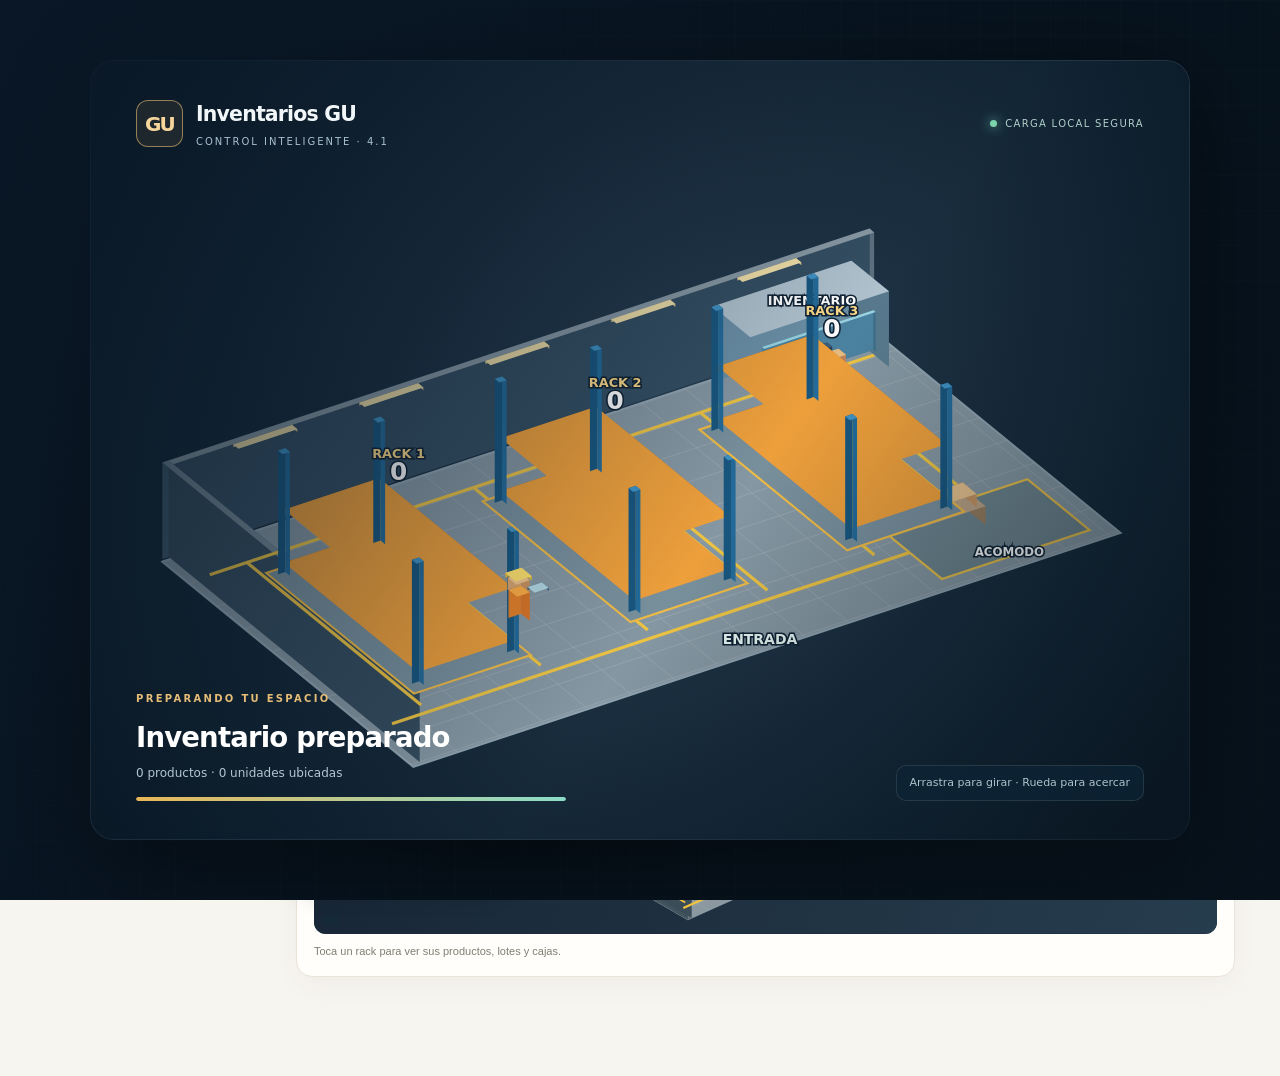
==== commit ee0c4f8a: "v8.1 · 24-11-2026 Los avisos de validación ahora incluyen Ir al campo. Al tocarlos, la app se despla" ====
--- a/public/index.html
+++ b/public/index.html
@@ -72,7 +72,7 @@
     <nav class="bottom-nav" aria-label="Navegación móvil"><button data-nav="dashboard" class="active"><span data-gu-icon="layout-dashboard"></span><small>Inicio</small></button><button data-nav="weekly"><span data-gu-icon="calendar-days"></span><small>Registro</small></button><button data-nav="final"><span data-gu-icon="layers"></span><small>Final</small></button><button data-nav="products"><span data-gu-icon="package"></span><small>Productos</small></button><button data-nav="backup"><span data-gu-icon="database-backup"></span><small>Copias</small></button><button data-nav="settings"><span data-gu-icon="settings"></span><small>Más</small></button></nav>
   </div>
   <div id="command-palette" class="command-palette" hidden><section class="command-sheet" role="dialog" aria-modal="true" aria-label="Buscar en Inventarios GU"><div class="command-top"><span data-gu-icon="search"></span><input id="palette-input" type="search" autocomplete="off" placeholder="Buscar pantalla o producto…" aria-label="Buscar pantalla o producto"><button type="button" data-command-close="1" aria-label="Cerrar buscador">Esc</button></div><div id="palette-results" class="command-list" role="listbox" aria-label="Resultados de búsqueda"></div><div class="command-bottom">Ctrl / ⌘ + K · Ir a una sección o editar un producto</div></section></div>
-  <div id="modal-root"></div><div id="install-dialog" class="install-dialog" hidden><div class="install-sheet" role="dialog" aria-modal="true" aria-labelledby="install-title"><button id="install-close" class="install-close" aria-label="Cerrar">×</button><span class="eyebrow">INVENTARIOS GU · VERSIÓN 4.1.0</span><h2 id="install-title">Descargar o instalar</h2><p id="install-status">Preparando aplicación…</p><section class="platform-downloads" aria-label="Descargas por dispositivo"><div class="platform-download"><div><b>Versión para PC</b><p>HTML autónomo · Windows / macOS / Linux</p></div><a class="btn btn-primary" href="./descargas/Inventarios_GU_PC.html" download="Inventarios_GU_PC.html">↓ Descargar PC</a></div><div class="platform-download"><div><b>Versión para teléfono</b><p>HTML adaptable · Android / iPhone</p></div><a class="btn btn-primary" href="./descargas/Inventarios_GU_PC.html" download="Inventarios_GU_Movil_iPhone_Android.html">↓ Descargar móvil</a></div></section><h3 class="install-section-heading">O instalar la web como aplicación</h3><div class="install-options"><div><b>PC · Windows / macOS / Linux</b><p>Abre esta web por HTTPS en Chrome o Edge y selecciona Instalar. Se abrirá como una aplicación independiente.</p></div><div><b>Android</b><p>En Chrome, usa Instalar aplicación o el menú ⋮ → Añadir a pantalla de inicio.</p></div><div><b>iPhone / iPad</b><p>En Safari, toca Compartir → Añadir a pantalla de inicio → Añadir.</p></div></div><div class="install-actions"><button id="install-now" class="btn btn-primary" type="button">Instalar en este dispositivo</button><button id="install-cache" class="btn" type="button">Preparar uso sin internet</button><button id="install-storage" class="btn" type="button">Proteger almacenamiento</button></div><p class="install-note">HTTPS para instalar PWA. Datos locales, sin sincronización; usa respaldos JSON para migrar.</p></div></div><div id="toast-area" role="status" aria-live="polite"></div>
+  <div id="modal-root"></div><div id="install-dialog" class="install-dialog" hidden><div class="install-sheet" role="dialog" aria-modal="true" aria-labelledby="install-title"><button id="install-close" class="install-close" aria-label="Cerrar">×</button><span class="eyebrow">INVENTARIOS GU · VERSIÓN 4.1.0</span><h2 id="install-title">Descargar o instalar</h2><p id="install-status">Preparando aplicación…</p><section class="platform-downloads" aria-label="Descargas por dispositivo"><div class="platform-download"><div><b>Versión para PC</b><p>HTML autónomo · Windows / macOS / Linux</p></div><a class="btn btn-primary" href="./descargas/Inventarios_GU_PC.html" download="Inventarios_GU_PC.html">↓ Descargar PC</a></div><div class="platform-download"><div><b>Versión para teléfono</b><p>HTML adaptable · Android / iPhone</p></div><a class="btn btn-primary" href="./descargas/Inventarios_GU_PC.html" download="Inventarios_GU_Movil_iPhone_Android.html">↓ Descargar móvil</a></div></section><h3 class="install-section-heading">O instalar la web como aplicación</h3><div class="install-options"><div><b>PC · Windows / macOS / Linux</b><p>Abre esta web por HTTPS en Chrome o Edge y selecciona Instalar. Se abrirá como una aplicación independiente.</p></div><div><b>Android</b><p>En Chrome, usa Instalar aplicación o el menú ⋮ → Añadir a pantalla de inicio.</p></div><div><b>iPhone / iPad</b><p>En Safari, toca Compartir → Añadir a pantalla de inicio → Añadir.</p></div></div><div class="install-actions"><button id="install-now" class="btn btn-primary" type="button">Instalar en este dispositivo</button><button id="install-cache" class="btn" type="button">Preparar uso sin internet</button><button id="install-storage" class="btn" type="button">Proteger almacenamiento</button></div><p class="install-note">HTTPS para instalar PWA. Datos locales, sin sincronización; usa respaldos JSON para migrar.</p></div></div><div id="toast-area" class="toast-area" role="status" aria-live="polite"></div>
   <input id="backup-file" type="file" accept=".json,.almendra,application/json" hidden>
 </body>
 </html>
--- a/public/ux.css
+++ b/public/ux.css
@@ -458,9 +458,14 @@
 
 
 /* Entrada por cliente en el registro semanal. */
+.toast-area { pointer-events: none; }
+.field-error-notice { display: block; cursor: pointer; pointer-events: auto; text-align: left; border: 2px solid var(--danger); }
+.field-error-notice span { display: block; margin-top: 4px; font-weight: 800; text-decoration: underline; }
+.field-error-inline { margin-top: 8px; text-align: left; color: var(--danger); }
+.field-error-highlight { outline: 3px solid var(--danger) !important; outline-offset: 2px; box-shadow: 0 0 0 6px var(--accent-soft) !important; }
 .register-period-filters { display: grid; grid-template-columns: minmax(0,1.25fr) repeat(2,minmax(0,1fr)); gap: 8px; width: min(100%,620px); margin-bottom: 18px; }
 .register-period-filters select.form-control { min-width: 0; }
-.weekly-client-entries { display: flex; flex-wrap: wrap; align-items: center; gap: 8px; margin-block: 10px; }
+.register-week-dates { display: flex; flex-wrap: wrap; align-items: flex-end; gap: 8px; margin-bottom: 16px; }
 .week-scroll-2d .weekly-data-table tfoot th { top: auto; }
 .weekly-data-table tfoot :is(th,td) { background: var(--surface2); border-top: 1px solid var(--line); color: var(--text); font-weight: 800; }
 .weekly-download-options > p { margin: 6px 0 16px; }
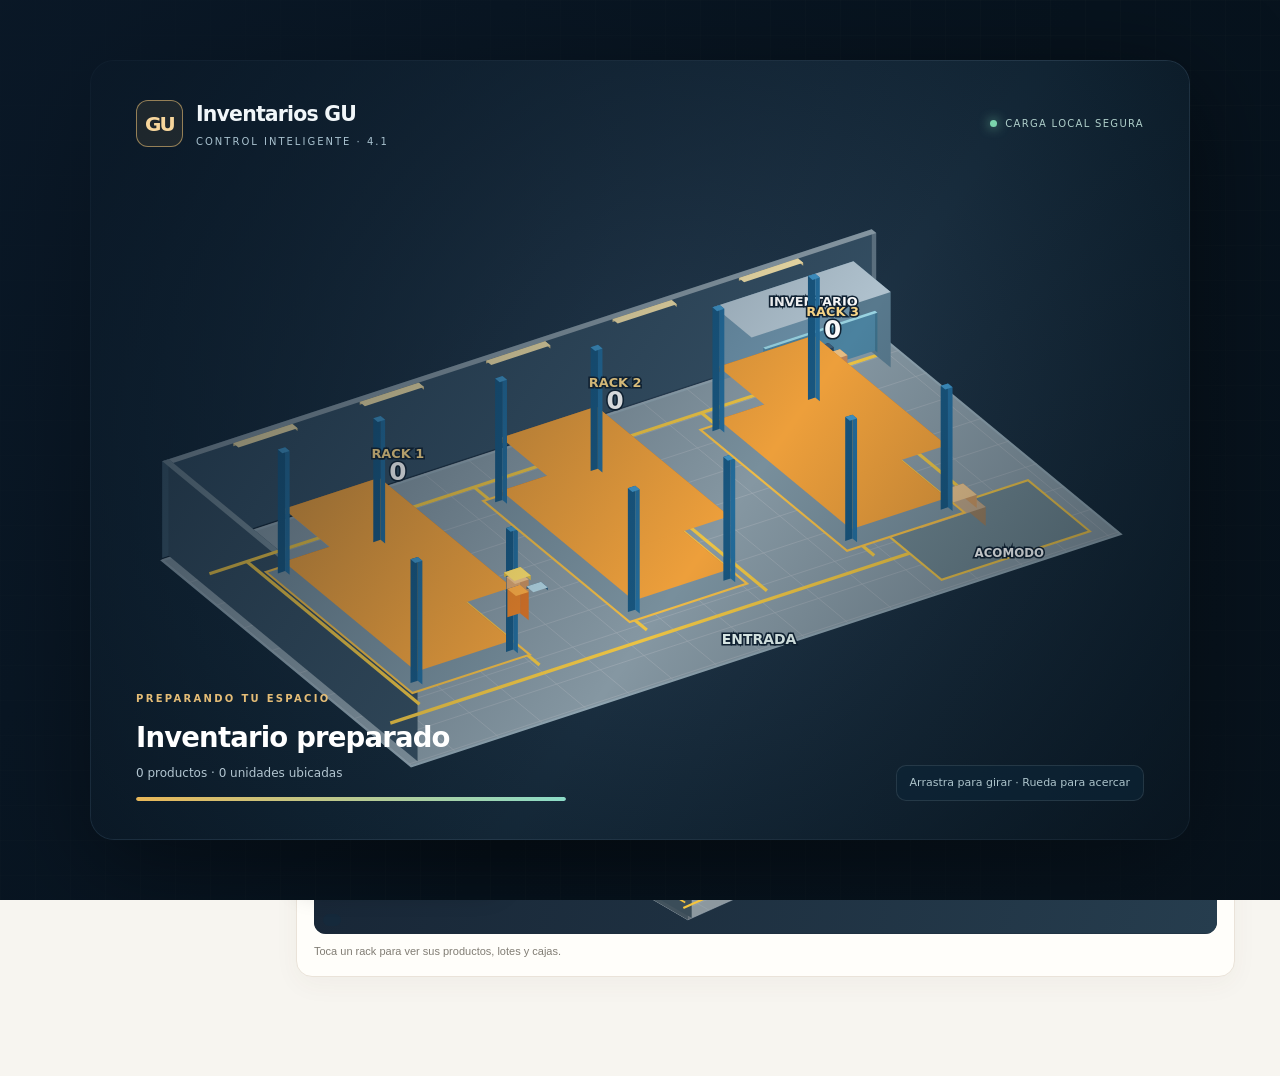
==== commit bffabe98: "v8.5 · 24-11-2026 Añadí Conectar Drive en Copias y migración. La conexión es opcional. El primer dis" ====
--- a/public/index.html
+++ b/public/index.html
@@ -32,6 +32,7 @@
   <script src="vendor/html2canvas.min.js" defer></script>
   <script src="jszip.min.js" defer></script>
   <script src="gu4-excel.js" defer></script>
+  <script src="drive.js" defer></script>
   <script src="app.js" defer></script>
   <script src="install.js" defer></script>
 </head>
@@ -72,7 +73,7 @@
     <nav class="bottom-nav" aria-label="Navegación móvil"><button data-nav="dashboard" class="active"><span data-gu-icon="layout-dashboard"></span><small>Inicio</small></button><button data-nav="weekly"><span data-gu-icon="calendar-days"></span><small>Registro</small></button><button data-nav="final"><span data-gu-icon="layers"></span><small>Final</small></button><button data-nav="products"><span data-gu-icon="package"></span><small>Productos</small></button><button data-nav="backup"><span data-gu-icon="database-backup"></span><small>Copias</small></button><button data-nav="settings"><span data-gu-icon="settings"></span><small>Más</small></button></nav>
   </div>
   <div id="command-palette" class="command-palette" hidden><section class="command-sheet" role="dialog" aria-modal="true" aria-label="Buscar en Inventarios GU"><div class="command-top"><span data-gu-icon="search"></span><input id="palette-input" type="search" autocomplete="off" placeholder="Buscar pantalla o producto…" aria-label="Buscar pantalla o producto"><button type="button" data-command-close="1" aria-label="Cerrar buscador">Esc</button></div><div id="palette-results" class="command-list" role="listbox" aria-label="Resultados de búsqueda"></div><div class="command-bottom">Ctrl / ⌘ + K · Ir a una sección o editar un producto</div></section></div>
-  <div id="modal-root"></div><div id="install-dialog" class="install-dialog" hidden><div class="install-sheet" role="dialog" aria-modal="true" aria-labelledby="install-title"><button id="install-close" class="install-close" aria-label="Cerrar">×</button><span class="eyebrow">INVENTARIOS GU · VERSIÓN 4.1.0</span><h2 id="install-title">Descargar o instalar</h2><p id="install-status">Preparando aplicación…</p><section class="platform-downloads" aria-label="Descargas por dispositivo"><div class="platform-download"><div><b>Versión para PC</b><p>HTML autónomo · Windows / macOS / Linux</p></div><a class="btn btn-primary" href="./descargas/Inventarios_GU_PC.html" download="Inventarios_GU_PC.html">↓ Descargar PC</a></div><div class="platform-download"><div><b>Versión para teléfono</b><p>HTML adaptable · Android / iPhone</p></div><a class="btn btn-primary" href="./descargas/Inventarios_GU_PC.html" download="Inventarios_GU_Movil_iPhone_Android.html">↓ Descargar móvil</a></div></section><h3 class="install-section-heading">O instalar la web como aplicación</h3><div class="install-options"><div><b>PC · Windows / macOS / Linux</b><p>Abre esta web por HTTPS en Chrome o Edge y selecciona Instalar. Se abrirá como una aplicación independiente.</p></div><div><b>Android</b><p>En Chrome, usa Instalar aplicación o el menú ⋮ → Añadir a pantalla de inicio.</p></div><div><b>iPhone / iPad</b><p>En Safari, toca Compartir → Añadir a pantalla de inicio → Añadir.</p></div></div><div class="install-actions"><button id="install-now" class="btn btn-primary" type="button">Instalar en este dispositivo</button><button id="install-cache" class="btn" type="button">Preparar uso sin internet</button><button id="install-storage" class="btn" type="button">Proteger almacenamiento</button></div><p class="install-note">HTTPS para instalar PWA. Datos locales, sin sincronización; usa respaldos JSON para migrar.</p></div></div><div id="toast-area" class="toast-area" role="status" aria-live="polite"></div>
+  <div id="modal-root"></div><div id="install-dialog" class="install-dialog" hidden><div class="install-sheet" role="dialog" aria-modal="true" aria-labelledby="install-title"><button id="install-close" class="install-close" aria-label="Cerrar">×</button><span class="eyebrow">INVENTARIOS GU · VERSIÓN 4.1.0</span><h2 id="install-title">Descargar o instalar</h2><p id="install-status">Preparando aplicación…</p><section class="platform-downloads" aria-label="Descargas por dispositivo"><div class="platform-download"><div><b>Versión para PC</b><p>HTML autónomo · Windows / macOS / Linux</p></div><a class="btn btn-primary" href="./descargas/Inventarios_GU_PC.html" download="Inventarios_GU_PC.html">↓ Descargar PC</a></div><div class="platform-download"><div><b>Versión para teléfono</b><p>HTML adaptable · Android / iPhone</p></div><a class="btn btn-primary" href="./descargas/Inventarios_GU_PC.html" download="Inventarios_GU_Movil_iPhone_Android.html">↓ Descargar móvil</a></div></section><h3 class="install-section-heading">O instalar la web como aplicación</h3><div class="install-options"><div><b>PC · Windows / macOS / Linux</b><p>Abre esta web por HTTPS en Chrome o Edge y selecciona Instalar. Se abrirá como una aplicación independiente.</p></div><div><b>Android</b><p>En Chrome, usa Instalar aplicación o el menú ⋮ → Añadir a pantalla de inicio.</p></div><div><b>iPhone / iPad</b><p>En Safari, toca Compartir → Añadir a pantalla de inicio → Añadir.</p></div></div><div class="install-actions"><button id="install-now" class="btn btn-primary" type="button">Instalar en este dispositivo</button><button id="install-cache" class="btn" type="button">Preparar uso sin internet</button><button id="install-storage" class="btn" type="button">Proteger almacenamiento</button></div><p class="install-note">HTTPS para instalar PWA. Datos locales. Conecta Drive en Copias y migración para consultar tu inventario en otros dispositivos.</p></div></div><div id="toast-area" class="toast-area" role="status" aria-live="polite"></div>
   <input id="backup-file" type="file" accept=".json,.almendra,application/json" hidden>
 </body>
 </html>
--- a/public/ux.css
+++ b/public/ux.css
@@ -445,13 +445,7 @@
   .gu-entry-stage[data-capacity-alarm]::after { animation: none; opacity: .23; }
 }
 
-/* Totales generales y procedencia en las ventas por cliente. */
-.final-week-totals { margin-bottom: 14px; }
-.final-week-totals h2 { margin: 0 0 8px; }
-.final-week-totals-scroll { max-height: 18rem; overflow: auto; }
-.final-week-totals .data-table { width: 100%; min-width: 0; }
-.final-week-totals tbody th, .final-week-totals tfoot th { text-align: left; text-transform: none; }
-.final-week-totals tfoot { font-weight: 750; background: var(--surface2); }
+/* Procedencia en las ventas por cliente. */
 .sale-origin:empty { display: none; }
 .purchase-product-number { display: block; }
 
@@ -466,6 +460,9 @@
 .register-period-filters { display: grid; grid-template-columns: minmax(0,1.25fr) repeat(2,minmax(0,1fr)); gap: 8px; width: min(100%,620px); margin-bottom: 18px; }
 .register-period-filters select.form-control { min-width: 0; }
 .register-week-dates { display: flex; flex-wrap: wrap; align-items: flex-end; gap: 8px; margin-bottom: 16px; }
+.period-date-form { display: grid; gap: 14px; }
+.period-date-fields { min-width: 0; margin: 0; padding: 0; border: 0; }
+.period-date-fields[hidden] { display: none; }
 .week-scroll-2d .weekly-data-table tfoot th { top: auto; }
 .weekly-data-table tfoot :is(th,td) { background: var(--surface2); border-top: 1px solid var(--line); color: var(--text); font-weight: 800; }
 .weekly-download-options > p { margin: 6px 0 16px; }
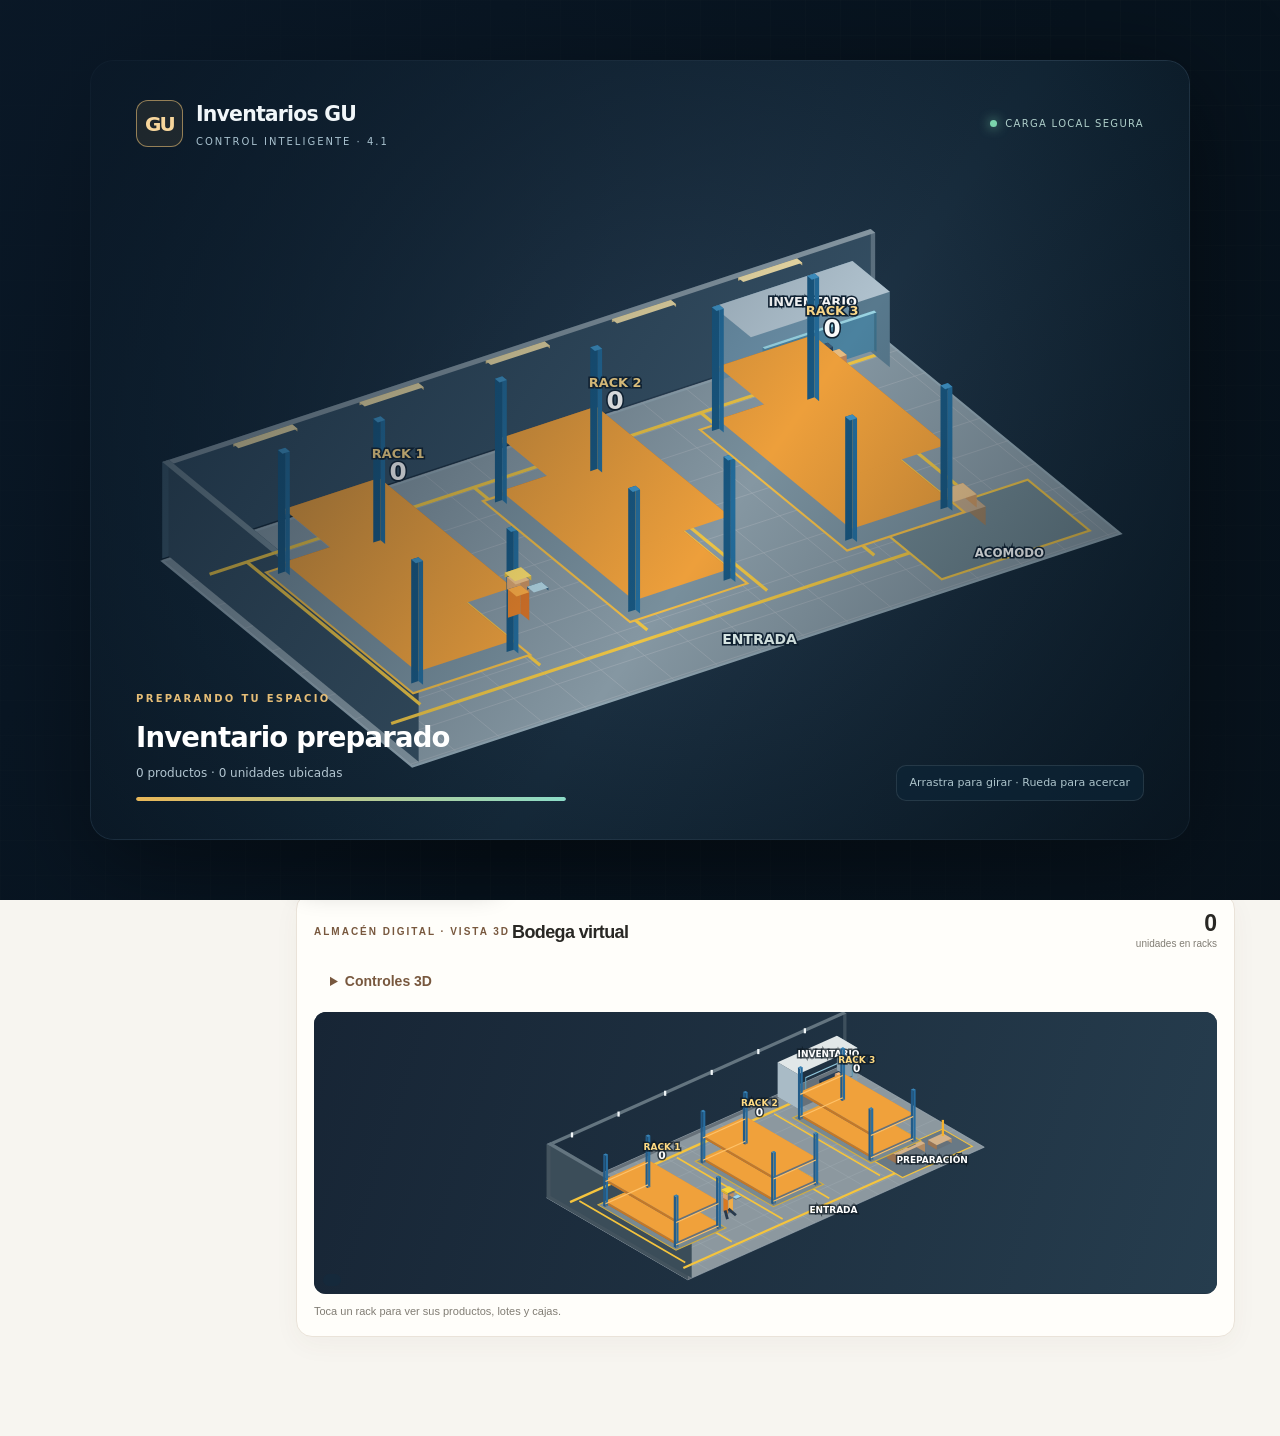
==== commit daddb321: "v8.6 · 25-11-2026. Se agregó Panel de gráficos dentro de Panel general. Se incorporó un gráfico de b" ====
--- a/public/index.html
+++ b/public/index.html
@@ -62,7 +62,7 @@
         <button type="button" data-nav="backup" class="nav-item"><span class="nav-icon" data-gu-icon="database-backup"></span><span>Copias y migración</span></button>
         <button type="button" data-nav="settings" class="nav-item"><span class="nav-icon" data-gu-icon="settings"></span><span>Configuración</span></button>
       </nav>
-      <div class="side-bottom"><div class="side-tip"><span>✦</span><b>Control local</b><p>Disponible sin conexión tras instalar.</p></div><div class="side-foot">INVENTARIOS GU / EDICIÓN LOCAL <span id="app-version">v4.1.0</span></div></div>
+      <div class="side-bottom"><div class="side-tip"><span>✦</span><b>Control local</b><p>Disponible sin conexión tras instalar.</p></div><div class="side-foot">INVENTARIOS GU / EDICIÓN LOCAL <span id="app-version">v8.6 · 25-11-2026</span></div></div>
     </aside>
     <div class="main-shell">
       <header class="topbar">
@@ -73,7 +73,7 @@
     <nav class="bottom-nav" aria-label="Navegación móvil"><button data-nav="dashboard" class="active"><span data-gu-icon="layout-dashboard"></span><small>Inicio</small></button><button data-nav="weekly"><span data-gu-icon="calendar-days"></span><small>Registro</small></button><button data-nav="final"><span data-gu-icon="layers"></span><small>Final</small></button><button data-nav="products"><span data-gu-icon="package"></span><small>Productos</small></button><button data-nav="backup"><span data-gu-icon="database-backup"></span><small>Copias</small></button><button data-nav="settings"><span data-gu-icon="settings"></span><small>Más</small></button></nav>
   </div>
   <div id="command-palette" class="command-palette" hidden><section class="command-sheet" role="dialog" aria-modal="true" aria-label="Buscar en Inventarios GU"><div class="command-top"><span data-gu-icon="search"></span><input id="palette-input" type="search" autocomplete="off" placeholder="Buscar pantalla o producto…" aria-label="Buscar pantalla o producto"><button type="button" data-command-close="1" aria-label="Cerrar buscador">Esc</button></div><div id="palette-results" class="command-list" role="listbox" aria-label="Resultados de búsqueda"></div><div class="command-bottom">Ctrl / ⌘ + K · Ir a una sección o editar un producto</div></section></div>
-  <div id="modal-root"></div><div id="install-dialog" class="install-dialog" hidden><div class="install-sheet" role="dialog" aria-modal="true" aria-labelledby="install-title"><button id="install-close" class="install-close" aria-label="Cerrar">×</button><span class="eyebrow">INVENTARIOS GU · VERSIÓN 4.1.0</span><h2 id="install-title">Descargar o instalar</h2><p id="install-status">Preparando aplicación…</p><section class="platform-downloads" aria-label="Descargas por dispositivo"><div class="platform-download"><div><b>Versión para PC</b><p>HTML autónomo · Windows / macOS / Linux</p></div><a class="btn btn-primary" href="./descargas/Inventarios_GU_PC.html" download="Inventarios_GU_PC.html">↓ Descargar PC</a></div><div class="platform-download"><div><b>Versión para teléfono</b><p>HTML adaptable · Android / iPhone</p></div><a class="btn btn-primary" href="./descargas/Inventarios_GU_PC.html" download="Inventarios_GU_Movil_iPhone_Android.html">↓ Descargar móvil</a></div></section><h3 class="install-section-heading">O instalar la web como aplicación</h3><div class="install-options"><div><b>PC · Windows / macOS / Linux</b><p>Abre esta web por HTTPS en Chrome o Edge y selecciona Instalar. Se abrirá como una aplicación independiente.</p></div><div><b>Android</b><p>En Chrome, usa Instalar aplicación o el menú ⋮ → Añadir a pantalla de inicio.</p></div><div><b>iPhone / iPad</b><p>En Safari, toca Compartir → Añadir a pantalla de inicio → Añadir.</p></div></div><div class="install-actions"><button id="install-now" class="btn btn-primary" type="button">Instalar en este dispositivo</button><button id="install-cache" class="btn" type="button">Preparar uso sin internet</button><button id="install-storage" class="btn" type="button">Proteger almacenamiento</button></div><p class="install-note">HTTPS para instalar PWA. Datos locales. Conecta Drive en Copias y migración para consultar tu inventario en otros dispositivos.</p></div></div><div id="toast-area" class="toast-area" role="status" aria-live="polite"></div>
+  <div id="modal-root"></div><div id="install-dialog" class="install-dialog" hidden><div class="install-sheet" role="dialog" aria-modal="true" aria-labelledby="install-title"><button id="install-close" class="install-close" aria-label="Cerrar">×</button><span class="eyebrow">INVENTARIOS GU · v8.6 · 25-11-2026</span><h2 id="install-title">Descargar o instalar</h2><p id="install-status">Preparando aplicación…</p><section class="platform-downloads" aria-label="Descargas por dispositivo"><div class="platform-download"><div><b>Versión para PC</b><p>HTML autónomo · Windows / macOS / Linux</p></div><a class="btn btn-primary" href="./descargas/Inventarios_GU_PC.html" download="Inventarios_GU_PC.html">↓ Descargar PC</a></div><div class="platform-download"><div><b>Versión para teléfono</b><p>HTML adaptable · Android / iPhone</p></div><a class="btn btn-primary" href="./descargas/Inventarios_GU_PC.html" download="Inventarios_GU_Movil_iPhone_Android.html">↓ Descargar móvil</a></div></section><h3 class="install-section-heading">O instalar la web como aplicación</h3><div class="install-options"><div><b>PC · Windows / macOS / Linux</b><p>Abre esta web por HTTPS en Chrome o Edge y selecciona Instalar. Se abrirá como una aplicación independiente.</p></div><div><b>Android</b><p>En Chrome, usa Instalar aplicación o el menú ⋮ → Añadir a pantalla de inicio.</p></div><div><b>iPhone / iPad</b><p>En Safari, toca Compartir → Añadir a pantalla de inicio → Añadir.</p></div></div><div class="install-actions"><button id="install-now" class="btn btn-primary" type="button">Instalar en este dispositivo</button><button id="install-cache" class="btn" type="button">Preparar uso sin internet</button><button id="install-storage" class="btn" type="button">Proteger almacenamiento</button></div><p class="install-note">HTTPS para instalar PWA. Datos locales. Conecta Drive en Copias y migración para consultar tu inventario en otros dispositivos.</p></div></div><div id="toast-area" class="toast-area" role="status" aria-live="polite"></div>
   <input id="backup-file" type="file" accept=".json,.almendra,application/json" hidden>
 </body>
 </html>
--- a/public/styles.css
+++ b/public/styles.css
@@ -69,9 +69,7 @@
 .dashboard-tools{display:flex;align-items:center;justify-content:space-between;gap:12px;flex-wrap:wrap;padding:13px 16px;margin:0 0 15px;border:1px solid var(--line);border-radius:14px;background:var(--surface)}
 .dashboard-tools>div:first-child{display:flex;flex-direction:column;gap:3px}.dashboard-tools strong{font-size:13px}.dashboard-tools span{font-size:11px;color:var(--muted)}
 .dashboard-tools-actions{display:flex;flex-wrap:wrap;gap:7px}.dashboard-tools-actions .btn{white-space:normal;min-height:35px}
-.stock-alert-summary{display:flex;align-items:center;gap:12px;padding:13px 16px;margin:0 0 15px;border:1px solid var(--line);border-radius:14px;background:var(--surface2)}
-.stock-alert-summary>div{flex:1;min-width:0}.stock-alert-summary strong{font-size:12px}.stock-alert-summary p{margin:4px 0 0;color:var(--muted);font-size:11px;line-height:1.5}.stock-alert-dot{flex:0 0 9px;width:9px;height:9px;border-radius:50%;background:#d98d3c}
-@media(max-width:700px){.dashboard-tools{align-items:stretch}.dashboard-tools-actions{display:grid;grid-template-columns:repeat(2,minmax(0,1fr));width:100%}.dashboard-tools-actions .btn{font-size:11px}.stock-alert-summary{align-items:flex-start;flex-wrap:wrap}.stock-alert-summary .btn{margin-left:auto}}
+@media(max-width:700px){.dashboard-tools{align-items:stretch}.dashboard-tools-actions{display:grid;grid-template-columns:repeat(2,minmax(0,1fr));width:100%}.dashboard-tools-actions .btn{font-size:11px}}
 
 /* ==== Inventarios GU 3.0: refinamiento visual y accesibilidad ==== */
 :root{--gu-radius:15px;--gu-focus:2px solid var(--accent)}
